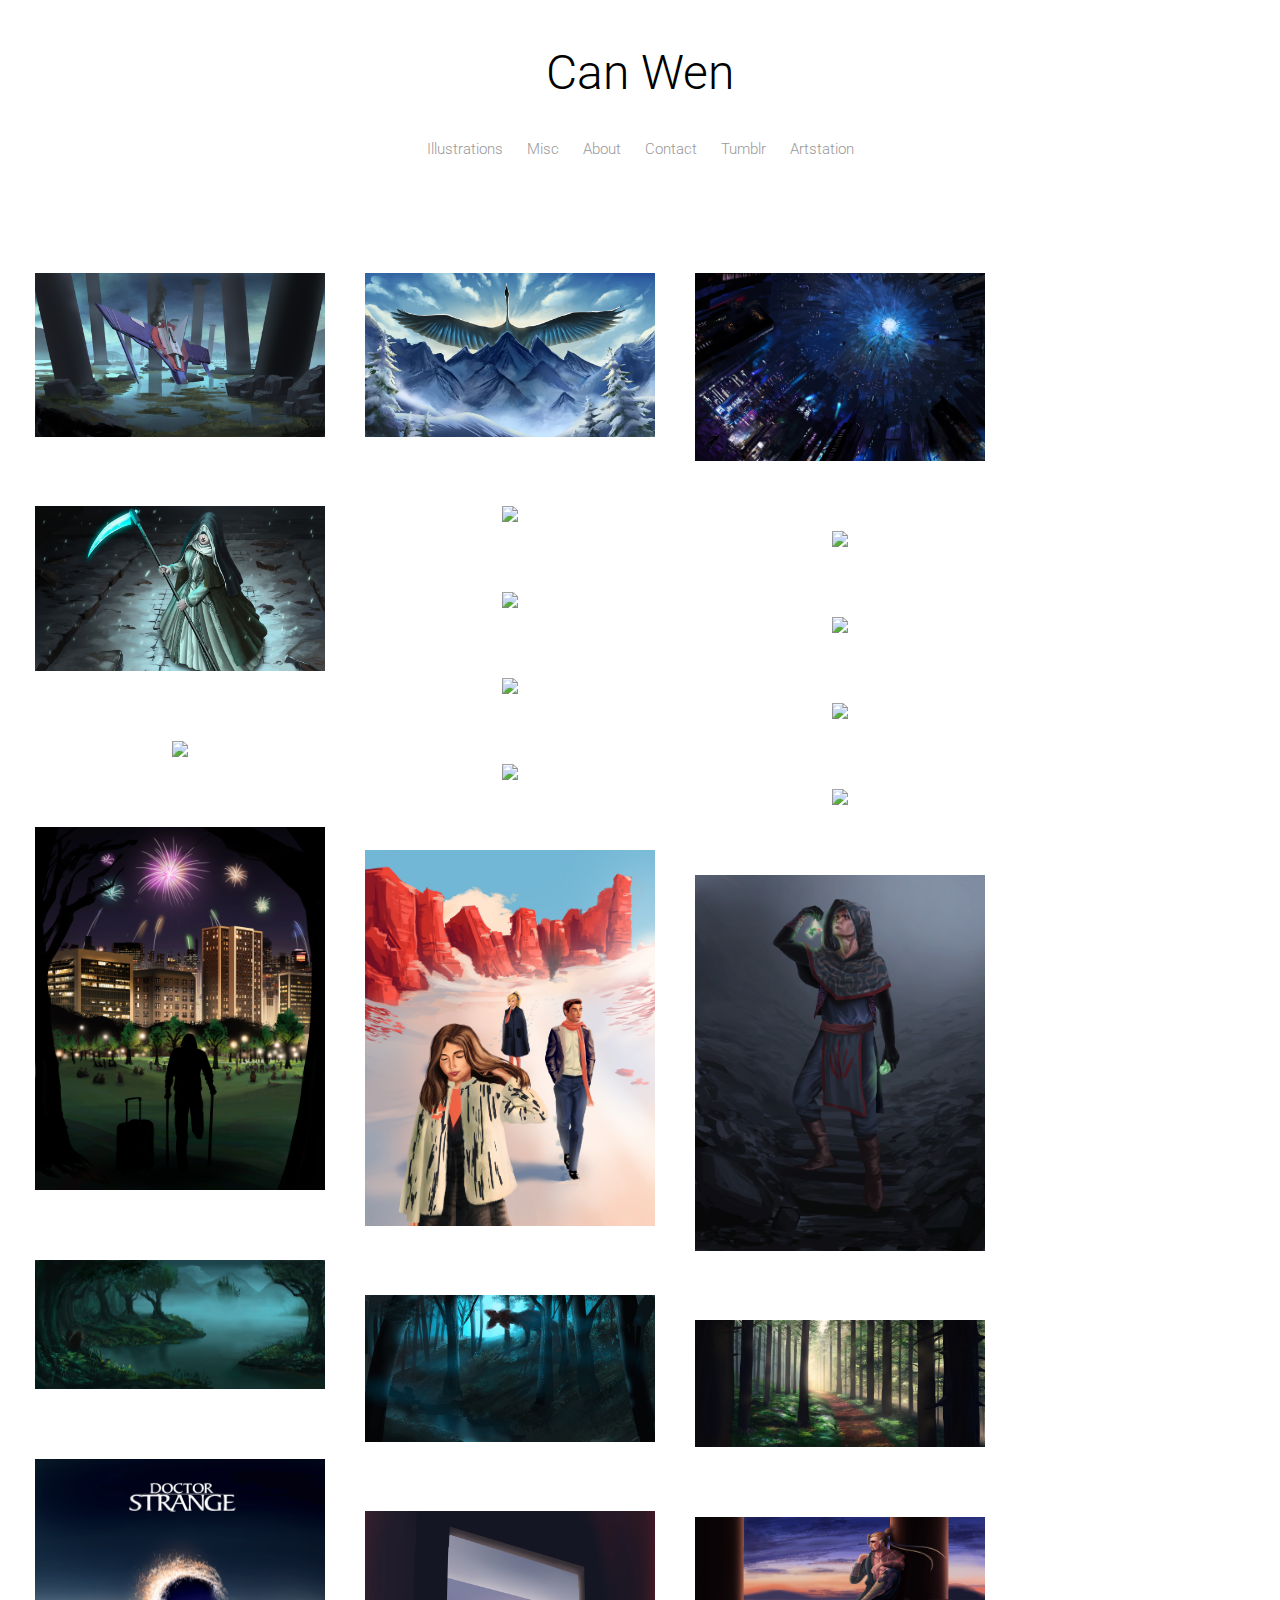
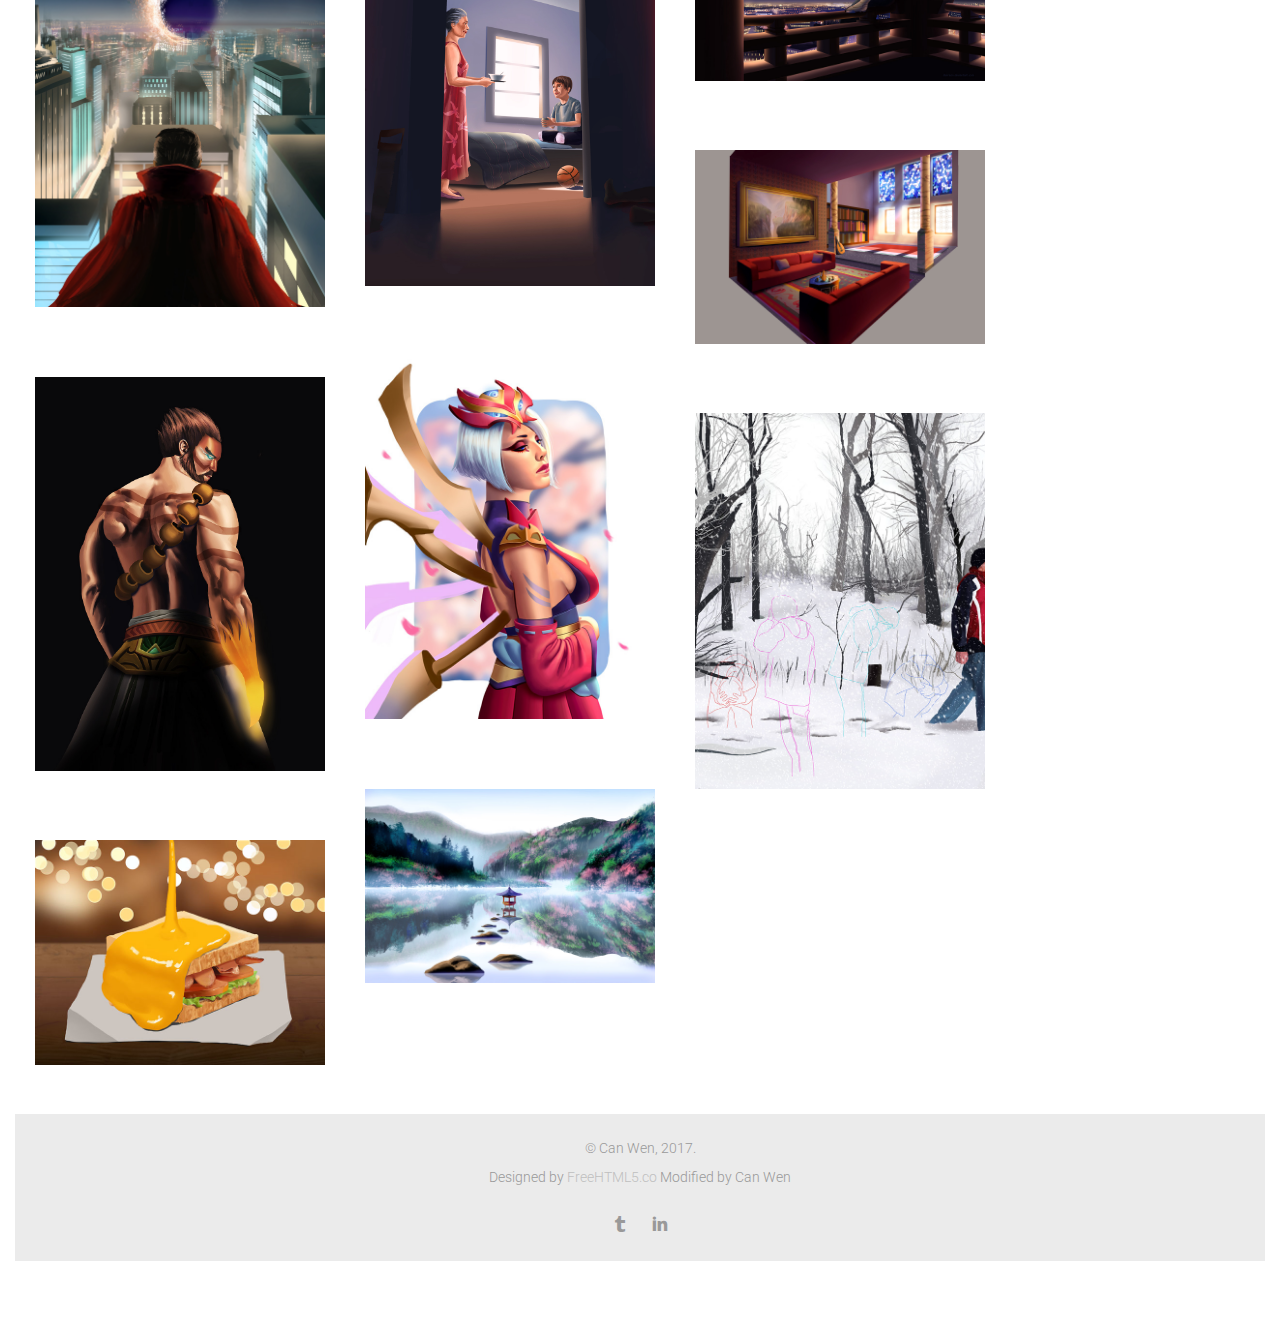
==== index.html @ 02d5f4b4 "." ====
<!DOCTYPE html>
<!--[if lt IE 7]>      <html class="no-js lt-ie9 lt-ie8 lt-ie7"> <![endif]-->
<!--[if IE 7]>         <html class="no-js lt-ie9 lt-ie8"> <![endif]-->
<!--[if IE 8]>         <html class="no-js lt-ie9"> <![endif]-->
<!--[if gt IE 8]><!--> <html class="no-js"> <!--<![endif]-->
	<head>
	<meta charset="utf-8">
	<meta http-equiv="X-UA-Compatible" content="IE=edge">
	<title>Can Wen</title>
	<meta name="viewport" content="width=device-width, initial-scale=1">
	<meta name="description" content="The Art of Can Wen" />
	<meta name="keywords" content="can wen, illustrations, concept art, character design, digital art, game design" />
	<meta name="author" content="Can Wen" />

  <!-- 
	//////////////////////////////////////////////////////

	FREE HTML5 TEMPLATE 
	DESIGNED & DEVELOPED by FREEHTML5.CO
		
	Website: 		http://freehtml5.co/
	Email: 			info@freehtml5.co
	Twitter: 		http://twitter.com/fh5co
	Facebook: 		https://www.facebook.com/fh5co

	//////////////////////////////////////////////////////
	 -->

  	<!-- Facebook and Twitter integration -->
	<meta property="og:title" content=""/>
	<meta property="og:image" content=""/>
	<meta property="og:url" content=""/>
	<meta property="og:site_name" content=""/>
	<meta property="og:description" content=""/>
	<meta name="twitter:title" content="" />
	<meta name="twitter:image" content="" />
	<meta name="twitter:url" content="" />
	<meta name="twitter:card" content="" />

	<!-- Place favicon.ico and apple-touch-icon.png in the root directory -->
	<link rel="shortcut icon" href="favicon.ico">

	<link href='https://fonts.googleapis.com/css?family=Roboto:400,100,300,700,900' rel='stylesheet' type='text/css'>
	<link href="https://fonts.googleapis.com/css?family=Roboto+Slab:300,400,700" rel="stylesheet">
	
	<!-- Animate.css -->
	<link rel="stylesheet" href="css/animate.css">
	<!-- Icomoon Icon Fonts-->
	<link rel="stylesheet" href="css/icomoon.css">
	<!-- Bootstrap  -->
	<link rel="stylesheet" href="css/bootstrap.css">
	<!-- Superfish -->
	<link rel="stylesheet" href="css/superfish.css">
	<!-- Flexslider  -->
	<link rel="stylesheet" href="css/flexslider.css">

	<link rel="stylesheet" href="css/style.css">
    
    <link rel="stylesheet" href="css/lightbox.css">    

	<!-- Modernizr JS -->
	<script src="js/modernizr-2.6.2.min.js"></script>
	<!-- FOR IE9 below -->
	<!--[if lt IE 9]>
	<script src="js/respond.min.js"></script>
	<![endif]-->
    <script type="text/javascript" src="js/lightbox.min.js"></script>    
	</head>
	<body>

		<header id="fh5co-header" role="banner">
			<div class="container text-center">
				<div id="fh5co-logo">
					<a href="index.html">
                        <font size="36" color="black">Can Wen</b></font></font></a>
                    
				</div>
				<nav>
					<ul>
						<li><a href="index.html">Illustrations</a></li>
                        <li><a href="characters.html">Misc</a></li>
                        <li><a href="about.html">About</a></li>
						<li><a href="mailto:canwenart@gmail.com">Contact</a></li>
                        <li><a href="https://canwenart.tumblr.com">Tumblr</a></li>
                        <li><a href="https://www.artstation.com/darrison">Artstation</a></li>
					</ul>
				</nav>
			</div>
		</header>
		<!-- END #fh5co-header -->


		<div class="container-fluid pt70 pb70">
			<div id="fh5co-projects-feed" class="fh5co-projects-feed clearfix masonry">
				
                
                <div class="fh5co-project masonry-brick">
					
                        <a href="images/31.jpg" data-lightbox="gallery" data title="<i>Pillars</i> <br>personal</br>"><img src="images/31.jpg"  width="100%"></a>
                </div>
                
                <div class="fh5co-project masonry-brick">
					
                        <a href="images/30.jpg" data-lightbox="gallery" data title="<i>untitled</i> <br>personal</br>"><img src="images/30.jpg"  width="100%"></a>
                </div>
                
                <div class="fh5co-project masonry-brick">
					
                        <a href="images/29.jpg" data-lightbox="gallery" data title="<i>Sci fi city</i> <br>personal</br>"><img src="images/29.jpg"  width="100%"></a>
                </div>
                
                
                <div class="fh5co-project masonry-brick">
					
                        <a href="images/24.jpg" data-lightbox="gallery" data title="<i>Sister Friede (Fan art)</i> <br>personal</br>"><img src="images/24.jpg"  width="100%"></a>
                </div>
                
                <div class="fh5co-project masonry-brick">
					
                        <a href="images/28.jpg" data-lightbox="gallery" data title="<i>Hunter character designs</i> <br>personal</br>"><img src="images/28.jpg"  width="100%"></a>
                </div>
                
                <div class="fh5co-project masonry-brick">
					
                        <a href="images/27.jpg" data-lightbox="gallery" data title="<i>Door to the unknown</i> <br>personal</br>"><img src="images/27.jpg"  width="100%"></a>
                </div>
                
                <div class="fh5co-project masonry-brick">
					
                        <a href="images/26.jpg" data-lightbox="gallery" data title="<i>Cheesasaurus rex 2</i> <br>personal</br>"><img src="images/26.jpg"  width="100%"></a>
                </div>
                
                <div class="fh5co-project masonry-brick">
					
                        <a href="images/25.jpg" data-lightbox="gallery" data title="<i>Cheesasaurus rex Redesign</i> <br>personal</br>"><img src="images/25.jpg"  width="100%"></a>
                </div>
                
                
                <div class="fh5co-project masonry-brick">
					
                        <a href="images/23.jpg" data-lightbox="gallery" data title="<i>Ready</i> <br>personal</br>"><img src="images/23.jpg"  width="100%"></a>
                </div>
                
                <div class="fh5co-project masonry-brick">
					
                        <a href="images/22.jpg" data-lightbox="gallery" data title="<i>Saber Alter (Fanart)</i> <br>personal</br>"><img src="images/22.jpg"  width="100%"></a>
                </div>
                
                <div class="fh5co-project masonry-brick">
					
                        <a href="images/20.jpg" data-lightbox="gallery" data title="<i>Little Mermaid Poster</i> <br>personal</br>"><img src="images/20.jpg"  width="100%"></a>
				
                </div>
                <div class="fh5co-project masonry-brick">
					
                        <a href="images/21.jpg" data-lightbox="gallery" data title="<i>Unfinished cityscape</i> <br>personal</br>"><img src="images/21.jpg"  width="100%"></a>
				
                </div>
                <div class="fh5co-project masonry-brick">
						
                        <a href="images/19.jpg" data-lightbox="gallery" data title="<i>A Good Day's Work</i> <br>personal</br>"><img src="images/19.jpg"  width="100%"></a>

                </div>    
				<div class="fh5co-project masonry-brick">
					
				        <a href="images/2.jpg" data-lightbox="gallery" data title="<i>A Lonely Festival</i> <br>personal</br>"><img src="images/2.jpg"  width="100%"></a>
					
				</div>
				<div class="fh5co-project masonry-brick">
					
                        <a href="images/3.jpg" data-lightbox="gallery" data title="<i>Red Canyon Fashion</i> <br>personal</br>"><img src="images/3.jpg"  width="100%"></a>
				
                </div>
				<div class="fh5co-project masonry-brick">
					
                        <a href="images/4.jpg" data-lightbox="gallery" data title="<i>Captured</i> <br>personal</br>"><img src="images/4.jpg"  width="100%"></a>
				
                </div>
				<div class="fh5co-project masonry-brick">
					
                        <a href="images/6.jpg" data-lightbox="gallery" data title="<i>Squirrel</i> <br>personal</br>"><img src="images/6.jpg"  width="100%"></a>
                    
				</div>
				<div class="fh5co-project masonry-brick">
					   
                        <a href="images/7.jpg" data-lightbox="gallery" data title="<i>Stranger Things</i> <br>personal</br>"><img src="images/7.jpg"  width="100%"></a>
                    
				</div>
				<div class="fh5co-project masonry-brick">
					
                        <a href="images/8.jpg" data-lightbox="gallery" data title="<i>Forest</i> <br>personal</br>"><img src="images/8.jpg"  width="100%"></a>
				
                </div>
				<div class="fh5co-project masonry-brick">
					
                        <a href="images/9.jpg" data-lightbox="gallery" data title="<i>Dr.Strange</i> <br>personal</br>"><img src="images/9.jpg"  width="100%"></a>
                    
				</div>
				<div class="fh5co-project masonry-brick">
					   
                        <a href="images/11.jpg" data-lightbox="gallery" data title="<i>Motherly Love</i> <br>personal</br>"><img src="images/11.jpg"  width="100%"></a>
                    
				</div>
				<div class="fh5co-project masonry-brick">
					
                        <a href="images/12.jpg" data-lightbox="gallery" data title="<i>Hanzo</i> <br>personal</br>"><img src="images/12.jpg"  width="100%"></a>
                    
				</div>
				<div class="fh5co-project masonry-brick">
					
                        <a href="images/13.jpg" data-lightbox="gallery" data title="<i>Ottoman Inspired Room</i> <br>personal</br>"><img src="images/13.jpg"  width="100%"></a>
                    
				</div>
				<div class="fh5co-project masonry-brick">
					
                        <a href="images/14.jpg" data-lightbox="gallery" data title="<i>Elise</i> <br>personal</br>"><img src="images/14.jpg"  width="100%"></a>
                        	
				</div>
				<div class="fh5co-project masonry-brick">
					
                        <a href="images/15.jpg" data-lightbox="gallery" data title="<i>Udyr</i> <br>personal</br>"><img src="images/15.jpg"  width="100%"></a>
                    
				</div>
				<div class="fh5co-project masonry-brick">
					   
                        <a href="images/16.jpg" data-lightbox="gallery" data title="<i>Moving On</i> <br>personal</br>"><img src="images/16.jpg"  width="100%"></a>
				
                </div>
				<div class="fh5co-project masonry-brick">
					
                        <a href="images/17.jpg" data-lightbox="gallery" data title="<i>Temple Lake</i> <br>personal</br>"><img src="images/17.jpg"  width="100%"></a>
                    
				</div>
				<div class="fh5co-project masonry-brick">
					   
                        <a href="images/18.jpg" data-lightbox="gallery" data title="<i>The Glory of Mustard</i> <br>personal</br>"><img src="images/18.jpg"  width="100%"></a>
            
			     </div>
			<!--END .fh5co-projects-feed-->
		</div>
		<!-- END .container-fluid -->

		<footer id="fh5co-footer" role="contentinfo">
			<div class="container-fluid">
				<div class="footer-content">
					<div class="copyright"><small>&copy; Can Wen, 2017. <br>Designed by <a href="http://freehtml5.co/">FreeHTML5.co</a> Modified by Can Wen </small></div>
					<div class="social">
						<a href="http://darrisonart.tumblr.com"><i class="icon-tumblr3"></i></a>
						<a href="http://linkedin.com/in/can-wen-a9236b12a"><i class="icon-linkedin2"></i></a>
					</div>
				</div>
			</div>
		</footer>
		<!-- END #fh5co-footer -->
		
	<!-- jQuery -->
	<script src="js/jquery.min.js"></script>
	<!-- Bootstrap -->
	<script src="js/bootstrap.min.js"></script>
	<!-- masonry -->
	<script src="js/jquery.masonry.min.js"></script>
	<!-- MAIN JS -->
	<script src="js/main.js"></script>
    <script src="js/lightbox.min.js"></script>
            
<script>
    lightbox.option({
      'resizeDuration': 350,
      'fadeDuration': 350,
        'imageFadeDuration': 350
     
    
    })
</script>
	</body>
</html>
---- css/icomoon.css ----
@font-face {
    font-family: 'icomoon';
    src:    url('fonts/icomoon.eot?1oniuf');
    src:    url('fonts/icomoon.eot?1oniuf#iefix') format('embedded-opentype'),
        url('fonts/icomoon.ttf?1oniuf') format('truetype'),
        url('fonts/icomoon.woff?1oniuf') format('woff'),
        url('fonts/icomoon.svg?1oniuf#icomoon') format('svg');
    font-weight: normal;
    font-style: normal;
}

[class^="icon-"], [class*=" icon-"] {
    /* use !important to prevent issues with browser extensions that change fonts */
    font-family: 'icomoon' !important;
    speak: none;
    font-style: normal;
    font-weight: normal;
    font-variant: normal;
    text-transform: none;
    line-height: 1;

    /* Better Font Rendering =========== */
    -webkit-font-smoothing: antialiased;
    -moz-osx-font-smoothing: grayscale;
}

.icon-mobile:before {
    content: "\e000";
}
.icon-laptop:before {
    content: "\e001";
}
.icon-desktop:before {
    content: "\e002";
}
.icon-tablet:before {
    content: "\e003";
}
.icon-phone:before {
    content: "\e004";
}
.icon-document:before {
    content: "\e005";
}
.icon-documents:before {
    content: "\e006";
}
.icon-search:before {
    content: "\e007";
}
.icon-clipboard:before {
    content: "\e008";
}
.icon-newspaper:before {
    content: "\e009";
}
.icon-notebook:before {
    content: "\e00a";
}
.icon-book-open:before {
    content: "\e00b";
}
.icon-browser:before {
    content: "\e00c";
}
.icon-calendar:before {
    content: "\e00d";
}
.icon-presentation:before {
    content: "\e00e";
}
.icon-picture:before {
    content: "\e00f";
}
.icon-pictures:before {
    content: "\e010";
}
.icon-video:before {
    content: "\e011";
}
.icon-camera:before {
    content: "\e012";
}
.icon-printer:before {
    content: "\e013";
}
.icon-toolbox:before {
    content: "\e014";
}
.icon-briefcase:before {
    content: "\e015";
}
.icon-wallet:before {
    content: "\e016";
}
.icon-gift:before {
    content: "\e017";
}
.icon-bargraph:before {
    content: "\e018";
}
.icon-grid:before {
    content: "\e019";
}
.icon-expand:before {
    content: "\e01a";
}
.icon-focus:before {
    content: "\e01b";
}
.icon-edit:before {
    content: "\e01c";
}
.icon-adjustments:before {
    content: "\e01d";
}
.icon-ribbon:before {
    content: "\e01e";
}
.icon-hourglass:before {
    content: "\e01f";
}
.icon-lock:before {
    content: "\e020";
}
.icon-megaphone:before {
    content: "\e021";
}
.icon-shield:before {
    content: "\e022";
}
.icon-trophy:before {
    content: "\e023";
}
.icon-flag:before {
    content: "\e024";
}
.icon-map:before {
    content: "\e025";
}
.icon-puzzle:before {
    content: "\e026";
}
.icon-basket:before {
    content: "\e027";
}
.icon-envelope:before {
    content: "\e028";
}
.icon-streetsign:before {
    content: "\e029";
}
.icon-telescope:before {
    content: "\e02a";
}
.icon-gears:before {
    content: "\e02b";
}
.icon-key:before {
    content: "\e02c";
}
.icon-paperclip:before {
    content: "\e02d";
}
.icon-attachment:before {
    content: "\e02e";
}
.icon-pricetags:before {
    content: "\e02f";
}
.icon-lightbulb:before {
    content: "\e030";
}
.icon-layers:before {
    content: "\e031";
}
.icon-pencil:before {
    content: "\e032";
}
.icon-tools:before {
    content: "\e033";
}
.icon-tools-2:before {
    content: "\e034";
}
.icon-scissors:before {
    content: "\e035";
}
.icon-paintbrush:before {
    content: "\e036";
}
.icon-magnifying-glass:before {
    content: "\e037";
}
.icon-circle-compass:before {
    content: "\e038";
}
.icon-linegraph:before {
    content: "\e039";
}
.icon-mic:before {
    content: "\e03a";
}
.icon-strategy:before {
    content: "\e03b";
}
.icon-beaker:before {
    content: "\e03c";
}
.icon-caution:before {
    content: "\e03d";
}
.icon-recycle:before {
    content: "\e03e";
}
.icon-anchor:before {
    content: "\e03f";
}
.icon-profile-male:before {
    content: "\e040";
}
.icon-profile-female:before {
    content: "\e041";
}
.icon-bike:before {
    content: "\e042";
}
.icon-wine:before {
    content: "\e043";
}
.icon-hotairballoon:before {
    content: "\e044";
}
.icon-globe:before {
    content: "\e045";
}
.icon-genius:before {
    content: "\e046";
}
.icon-map-pin:before {
    content: "\e047";
}
.icon-dial:before {
    content: "\e048";
}
.icon-chat:before {
    content: "\e049";
}
.icon-heart:before {
    content: "\e04a";
}
.icon-cloud:before {
    content: "\e04b";
}
.icon-upload:before {
    content: "\e04c";
}
.icon-download:before {
    content: "\e04d";
}
.icon-target:before {
    content: "\e04e";
}
.icon-hazardous:before {
    content: "\e04f";
}
.icon-piechart:before {
    content: "\e050";
}
.icon-speedometer:before {
    content: "\e051";
}
.icon-global:before {
    content: "\e052";
}
.icon-compass:before {
    content: "\e053";
}
.icon-lifesaver:before {
    content: "\e054";
}
.icon-clock:before {
    content: "\e055";
}
.icon-aperture:before {
    content: "\e056";
}
.icon-quote:before {
    content: "\e057";
}
.icon-scope:before {
    content: "\e058";
}
.icon-alarmclock:before {
    content: "\e059";
}
.icon-refresh:before {
    content: "\e05a";
}
.icon-happy:before {
    content: "\e05b";
}
.icon-sad:before {
    content: "\e05c";
}
.icon-facebook:before {
    content: "\e05d";
}
.icon-twitter:before {
    content: "\e05e";
}
.icon-googleplus:before {
    content: "\e05f";
}
.icon-rss:before {
    content: "\e060";
}
.icon-tumblr:before {
    content: "\e061";
}
.icon-linkedin:before {
    content: "\e062";
}
.icon-dribbble:before {
    content: "\e063";
}
.icon-box2:before {
    content: "\ea82";
}
.icon-write:before {
    content: "\ea83";
}
.icon-clock2:before {
    content: "\ea84";
}
.icon-reply2:before {
    content: "\ea85";
}
.icon-reply-all2:before {
    content: "\ea86";
}
.icon-forward2:before {
    content: "\ea87";
}
.icon-flag2:before {
    content: "\ea88";
}
.icon-search2:before {
    content: "\ea89";
}
.icon-trash2:before {
    content: "\ea8a";
}
.icon-envelope2:before {
    content: "\ea8b";
}
.icon-bubble:before {
    content: "\ea8c";
}
.icon-bubbles:before {
    content: "\ea8d";
}
.icon-user2:before {
    content: "\ea8e";
}
.icon-users2:before {
    content: "\ea8f";
}
.icon-cloud2:before {
    content: "\ea90";
}
.icon-download2:before {
    content: "\ea91";
}
.icon-upload2:before {
    content: "\ea92";
}
.icon-rain:before {
    content: "\ea93";
}
.icon-sun:before {
    content: "\ea94";
}
.icon-moon2:before {
    content: "\ea95";
}
.icon-bell2:before {
    content: "\ea96";
}
.icon-folder2:before {
    content: "\ea97";
}
.icon-pin2:before {
    content: "\ea98";
}
.icon-sound2:before {
    content: "\ea99";
}
.icon-microphone:before {
    content: "\ea9a";
}
.icon-camera2:before {
    content: "\ea9b";
}
.icon-image2:before {
    content: "\ea9c";
}
.icon-cog2:before {
    content: "\ea9d";
}
.icon-calendar2:before {
    content: "\ea9e";
}
.icon-book2:before {
    content: "\ea9f";
}
.icon-map-marker:before {
    content: "\eaa0";
}
.icon-store:before {
    content: "\eaa1";
}
.icon-support:before {
    content: "\eaa2";
}
.icon-tag2:before {
    content: "\eaa3";
}
.icon-heart2:before {
    content: "\eaa4";
}
.icon-video-camera:before {
    content: "\eaa5";
}
.icon-trophy2:before {
    content: "\eaa6";
}
.icon-cart:before {
    content: "\eaa7";
}
.icon-eye2:before {
    content: "\eaa8";
}
.icon-cancel:before {
    content: "\eaa9";
}
.icon-chart:before {
    content: "\eaaa";
}
.icon-target2:before {
    content: "\eaab";
}
.icon-printer2:before {
    content: "\eaac";
}
.icon-location2:before {
    content: "\eaad";
}
.icon-bookmark2:before {
    content: "\eaae";
}
.icon-monitor:before {
    content: "\eaaf";
}
.icon-cross2:before {
    content: "\eab0";
}
.icon-plus2:before {
    content: "\eab1";
}
.icon-left:before {
    content: "\eab2";
}
.icon-up:before {
    content: "\eab3";
}
.icon-browser2:before {
    content: "\eab4";
}
.icon-windows:before {
    content: "\eab5";
}
.icon-switch2:before {
    content: "\eab6";
}
.icon-dashboard:before {
    content: "\eab7";
}
.icon-play:before {
    content: "\eab8";
}
.icon-fast-forward:before {
    content: "\eab9";
}
.icon-next:before {
    content: "\eaba";
}
.icon-refresh2:before {
    content: "\eabb";
}
.icon-film:before {
    content: "\eabc";
}
.icon-home2:before {
    content: "\eabd";
}
.icon-add-to-list:before {
    content: "\e901";
}
.icon-classic-computer:before {
    content: "\e902";
}
.icon-controller-fast-backward:before {
    content: "\e903";
}
.icon-creative-commons-attribution:before {
    content: "\e904";
}
.icon-creative-commons-noderivs:before {
    content: "\e905";
}
.icon-creative-commons-noncommercial-eu:before {
    content: "\e906";
}
.icon-creative-commons-noncommercial-us:before {
    content: "\e907";
}
.icon-creative-commons-public-domain:before {
    content: "\e908";
}
.icon-creative-commons-remix:before {
    content: "\e909";
}
.icon-creative-commons-share:before {
    content: "\e90a";
}
.icon-creative-commons-sharealike:before {
    content: "\e90b";
}
.icon-creative-commons:before {
    content: "\e90c";
}
.icon-document-landscape:before {
    content: "\e90d";
}
.icon-remove-user:before {
    content: "\e90e";
}
.icon-warning:before {
    content: "\e90f";
}
.icon-arrow-bold-down:before {
    content: "\e910";
}
.icon-arrow-bold-left:before {
    content: "\e911";
}
.icon-arrow-bold-right:before {
    content: "\e912";
}
.icon-arrow-bold-up:before {
    content: "\e913";
}
.icon-arrow-down:before {
    content: "\e914";
}
.icon-arrow-left:before {
    content: "\e915";
}
.icon-arrow-long-down:before {
    content: "\e916";
}
.icon-arrow-long-left:before {
    content: "\e917";
}
.icon-arrow-long-right:before {
    content: "\e918";
}
.icon-arrow-long-up:before {
    content: "\e919";
}
.icon-arrow-right:before {
    content: "\e91a";
}
.icon-arrow-up:before {
    content: "\e91b";
}
.icon-arrow-with-circle-down:before {
    content: "\e91c";
}
.icon-arrow-with-circle-left:before {
    content: "\e91d";
}
.icon-arrow-with-circle-right:before {
    content: "\e91e";
}
.icon-arrow-with-circle-up:before {
    content: "\e91f";
}
.icon-bookmark:before {
    content: "\e920";
}
.icon-bookmarks:before {
    content: "\e921";
}
.icon-chevron-down:before {
    content: "\e922";
}
.icon-chevron-left:before {
    content: "\e923";
}
.icon-chevron-right:before {
    content: "\e924";
}
.icon-chevron-small-down:before {
    content: "\e925";
}
.icon-chevron-small-left:before {
    content: "\e926";
}
.icon-chevron-small-right:before {
    content: "\e927";
}
.icon-chevron-small-up:before {
    content: "\e928";
}
.icon-chevron-thin-down:before {
    content: "\e929";
}
.icon-chevron-thin-left:before {
    content: "\e92a";
}
.icon-chevron-thin-right:before {
    content: "\e92b";
}
.icon-chevron-thin-up:before {
    content: "\e92c";
}
.icon-chevron-up:before {
    content: "\e92d";
}
.icon-chevron-with-circle-down:before {
    content: "\e92e";
}
.icon-chevron-with-circle-left:before {
    content: "\e92f";
}
.icon-chevron-with-circle-right:before {
    content: "\e930";
}
.icon-chevron-with-circle-up:before {
    content: "\e931";
}
.icon-cloud3:before {
    content: "\e932";
}
.icon-controller-fast-forward:before {
    content: "\e933";
}
.icon-controller-jump-to-start:before {
    content: "\e934";
}
.icon-controller-next:before {
    content: "\e935";
}
.icon-controller-paus:before {
    content: "\e936";
}
.icon-controller-play:before {
    content: "\e937";
}
.icon-controller-record:before {
    content: "\e938";
}
.icon-controller-stop:before {
    content: "\e939";
}
.icon-controller-volume:before {
    content: "\e93a";
}
.icon-dot-single:before {
    content: "\e93b";
}
.icon-dots-three-horizontal:before {
    content: "\e93c";
}
.icon-dots-three-vertical:before {
    content: "\e93d";
}
.icon-dots-two-horizontal:before {
    content: "\e93e";
}
.icon-dots-two-vertical:before {
    content: "\e93f";
}
.icon-download3:before {
    content: "\e940";
}
.icon-emoji-flirt:before {
    content: "\e941";
}
.icon-flow-branch:before {
    content: "\e942";
}
.icon-flow-cascade:before {
    content: "\e943";
}
.icon-flow-line:before {
    content: "\e944";
}
.icon-flow-parallel:before {
    content: "\e945";
}
.icon-flow-tree:before {
    content: "\e946";
}
.icon-install:before {
    content: "\e947";
}
.icon-layers2:before {
    content: "\e948";
}
.icon-open-book:before {
    content: "\e949";
}
.icon-resize-100:before {
    content: "\e94a";
}
.icon-resize-full-screen:before {
    content: "\e94b";
}
.icon-save:before {
    content: "\e94c";
}
.icon-select-arrows:before {
    content: "\e94d";
}
.icon-sound-mute:before {
    content: "\e94e";
}
.icon-sound:before {
    content: "\e94f";
}
.icon-trash:before {
    content: "\e950";
}
.icon-triangle-down:before {
    content: "\e951";
}
.icon-triangle-left:before {
    content: "\e952";
}
.icon-triangle-right:before {
    content: "\e953";
}
.icon-triangle-up:before {
    content: "\e954";
}
.icon-uninstall:before {
    content: "\e955";
}
.icon-upload-to-cloud:before {
    content: "\e956";
}
.icon-upload3:before {
    content: "\e957";
}
.icon-add-user:before {
    content: "\e958";
}
.icon-address:before {
    content: "\e959";
}
.icon-adjust:before {
    content: "\e95a";
}
.icon-air:before {
    content: "\e95b";
}
.icon-aircraft-landing:before {
    content: "\e95c";
}
.icon-aircraft-take-off:before {
    content: "\e95d";
}
.icon-aircraft:before {
    content: "\e95e";
}
.icon-align-bottom:before {
    content: "\e95f";
}
.icon-align-horizontal-middle:before {
    content: "\e960";
}
.icon-align-left:before {
    content: "\e961";
}
.icon-align-right:before {
    content: "\e962";
}
.icon-align-top:before {
    content: "\e963";
}
.icon-align-vertical-middle:before {
    content: "\e964";
}
.icon-archive:before {
    content: "\e965";
}
.icon-area-graph:before {
    content: "\e966";
}
.icon-attachment2:before {
    content: "\e967";
}
.icon-awareness-ribbon:before {
    content: "\e968";
}
.icon-back-in-time:before {
    content: "\e969";
}
.icon-back:before {
    content: "\e96a";
}
.icon-bar-graph:before {
    content: "\e96b";
}
.icon-battery:before {
    content: "\e96c";
}
.icon-beamed-note:before {
    content: "\e96d";
}
.icon-bell:before {
    content: "\e96e";
}
.icon-blackboard:before {
    content: "\e96f";
}
.icon-block:before {
    content: "\e970";
}
.icon-book:before {
    content: "\e971";
}
.icon-bowl:before {
    content: "\e972";
}
.icon-box:before {
    content: "\e973";
}
.icon-briefcase2:before {
    content: "\e974";
}
.icon-browser3:before {
    content: "\e975";
}
.icon-brush:before {
    content: "\e976";
}
.icon-bucket:before {
    content: "\e977";
}
.icon-cake:before {
    content: "\e978";
}
.icon-calculator:before {
    content: "\e979";
}
.icon-calendar3:before {
    content: "\e97a";
}
.icon-camera3:before {
    content: "\e97b";
}
.icon-ccw:before {
    content: "\e97c";
}
.icon-chat2:before {
    content: "\e97d";
}
.icon-check:before {
    content: "\e97e";
}
.icon-circle-with-cross:before {
    content: "\e97f";
}
.icon-circle-with-minus:before {
    content: "\e980";
}
.icon-circle-with-plus:before {
    content: "\e981";
}
.icon-circle:before {
    content: "\e982";
}
.icon-circular-graph:before {
    content: "\e983";
}
.icon-clapperboard:before {
    content: "\e984";
}
.icon-clipboard2:before {
    content: "\e985";
}
.icon-clock3:before {
    content: "\e986";
}
.icon-code:before {
    content: "\e987";
}
.icon-cog:before {
    content: "\e988";
}
.icon-colours:before {
    content: "\e989";
}
.icon-compass2:before {
    content: "\e98a";
}
.icon-copy:before {
    content: "\e98b";
}
.icon-credit-card:before {
    content: "\e98c";
}
.icon-credit:before {
    content: "\e98d";
}
.icon-cross:before {
    content: "\e98e";
}
.icon-cup:before {
    content: "\e98f";
}
.icon-cw:before {
    content: "\e990";
}
.icon-cycle:before {
    content: "\e991";
}
.icon-database:before {
    content: "\e992";
}
.icon-dial-pad:before {
    content: "\e993";
}
.icon-direction:before {
    content: "\e994";
}
.icon-document2:before {
    content: "\e995";
}
.icon-documents2:before {
    content: "\e996";
}
.icon-drink:before {
    content: "\e997";
}
.icon-drive:before {
    content: "\e998";
}
.icon-drop:before {
    content: "\e999";
}
.icon-edit2:before {
    content: "\e99a";
}
.icon-email:before {
    content: "\e99b";
}
.icon-emoji-happy:before {
    content: "\e99c";
}
.icon-emoji-neutral:before {
    content: "\e99d";
}
.icon-emoji-sad:before {
    content: "\e99e";
}
.icon-erase:before {
    content: "\e99f";
}
.icon-eraser:before {
    content: "\e9a0";
}
.icon-export:before {
    content: "\e9a1";
}
.icon-eye:before {
    content: "\e9a2";
}
.icon-feather:before {
    content: "\e9a3";
}
.icon-flag3:before {
    content: "\e9a4";
}
.icon-flash:before {
    content: "\e9a5";
}
.icon-flashlight:before {
    content: "\e9a6";
}
.icon-flat-brush:before {
    content: "\e9a7";
}
.icon-folder-images:before {
    content: "\e9a8";
}
.icon-folder-music:before {
    content: "\e9a9";
}
.icon-folder-video:before {
    content: "\e9aa";
}
.icon-folder:before {
    content: "\e9ab";
}
.icon-forward:before {
    content: "\e9ac";
}
.icon-funnel:before {
    content: "\e9ad";
}
.icon-game-controller:before {
    content: "\e9ae";
}
.icon-gauge:before {
    content: "\e9af";
}
.icon-globe2:before {
    content: "\e9b0";
}
.icon-graduation-cap:before {
    content: "\e9b1";
}
.icon-grid2:before {
    content: "\e9b2";
}
.icon-hair-cross:before {
    content: "\e9b3";
}
.icon-hand:before {
    content: "\e9b4";
}
.icon-heart-outlined:before {
    content: "\e9b5";
}
.icon-heart3:before {
    content: "\e9b6";
}
.icon-help-with-circle:before {
    content: "\e9b7";
}
.icon-help:before {
    content: "\e9b8";
}
.icon-home:before {
    content: "\e9b9";
}
.icon-hour-glass:before {
    content: "\e9ba";
}
.icon-image-inverted:before {
    content: "\e9bb";
}
.icon-image:before {
    content: "\e9bc";
}
.icon-images:before {
    content: "\e9bd";
}
.icon-inbox:before {
    content: "\e9be";
}
.icon-infinity:before {
    content: "\e9bf";
}
.icon-info-with-circle:before {
    content: "\e9c0";
}
.icon-info:before {
    content: "\e9c1";
}
.icon-key2:before {
    content: "\e9c2";
}
.icon-keyboard:before {
    content: "\e9c3";
}
.icon-lab-flask:before {
    content: "\e9c4";
}
.icon-landline:before {
    content: "\e9c5";
}
.icon-language:before {
    content: "\e9c6";
}
.icon-laptop2:before {
    content: "\e9c7";
}
.icon-leaf:before {
    content: "\e9c8";
}
.icon-level-down:before {
    content: "\e9c9";
}
.icon-level-up:before {
    content: "\e9ca";
}
.icon-lifebuoy:before {
    content: "\e9cb";
}
.icon-light-bulb:before {
    content: "\e9cc";
}
.icon-light-down:before {
    content: "\e9cd";
}
.icon-light-up:before {
    content: "\e9ce";
}
.icon-line-graph:before {
    content: "\e9cf";
}
.icon-link:before {
    content: "\e9d0";
}
.icon-list:before {
    content: "\e9d1";
}
.icon-location-pin:before {
    content: "\e9d2";
}
.icon-location:before {
    content: "\e9d3";
}
.icon-lock-open:before {
    content: "\e9d4";
}
.icon-lock2:before {
    content: "\e9d5";
}
.icon-log-out:before {
    content: "\e9d6";
}
.icon-login:before {
    content: "\e9d7";
}
.icon-loop:before {
    content: "\e9d8";
}
.icon-magnet:before {
    content: "\e9d9";
}
.icon-magnifying-glass2:before {
    content: "\e9da";
}
.icon-mail:before {
    content: "\e9db";
}
.icon-man:before {
    content: "\e9dc";
}
.icon-map2:before {
    content: "\e9dd";
}
.icon-mask:before {
    content: "\e9de";
}
.icon-medal:before {
    content: "\e9df";
}
.icon-megaphone2:before {
    content: "\e9e0";
}
.icon-menu:before {
    content: "\e9e1";
}
.icon-message:before {
    content: "\e9e2";
}
.icon-mic2:before {
    content: "\e9e3";
}
.icon-minus:before {
    content: "\e9e4";
}
.icon-mobile2:before {
    content: "\e9e5";
}
.icon-modern-mic:before {
    content: "\e9e6";
}
.icon-moon:before {
    content: "\e9e7";
}
.icon-mouse:before {
    content: "\e9e8";
}
.icon-music:before {
    content: "\e9e9";
}
.icon-network:before {
    content: "\e9ea";
}
.icon-new-message:before {
    content: "\e9eb";
}
.icon-new:before {
    content: "\e9ec";
}
.icon-news:before {
    content: "\e9ed";
}
.icon-note:before {
    content: "\e9ee";
}
.icon-notification:before {
    content: "\e9ef";
}
.icon-old-mobile:before {
    content: "\e9f0";
}
.icon-old-phone:before {
    content: "\e9f1";
}
.icon-palette:before {
    content: "\e9f2";
}
.icon-paper-plane:before {
    content: "\e9f3";
}
.icon-pencil2:before {
    content: "\e9f4";
}
.icon-phone2:before {
    content: "\e9f5";
}
.icon-pie-chart:before {
    content: "\e9f6";
}
.icon-pin:before {
    content: "\e9f7";
}
.icon-plus:before {
    content: "\e9f8";
}
.icon-popup:before {
    content: "\e9f9";
}
.icon-power-plug:before {
    content: "\e9fa";
}
.icon-price-ribbon:before {
    content: "\e9fb";
}
.icon-price-tag:before {
    content: "\e9fc";
}
.icon-print:before {
    content: "\e9fd";
}
.icon-progress-empty:before {
    content: "\e9fe";
}
.icon-progress-full:before {
    content: "\e9ff";
}
.icon-progress-one:before {
    content: "\ea00";
}
.icon-progress-two:before {
    content: "\ea01";
}
.icon-publish:before {
    content: "\ea02";
}
.icon-quote2:before {
    content: "\ea03";
}
.icon-radio:before {
    content: "\ea04";
}
.icon-reply-all:before {
    content: "\ea05";
}
.icon-reply:before {
    content: "\ea06";
}
.icon-retweet:before {
    content: "\ea07";
}
.icon-rocket:before {
    content: "\ea08";
}
.icon-round-brush:before {
    content: "\ea09";
}
.icon-rss2:before {
    content: "\ea0a";
}
.icon-ruler:before {
    content: "\ea0b";
}
.icon-scissors2:before {
    content: "\ea0c";
}
.icon-share-alternitive:before {
    content: "\ea0d";
}
.icon-share:before {
    content: "\ea0e";
}
.icon-shareable:before {
    content: "\ea0f";
}
.icon-shield2:before {
    content: "\ea10";
}
.icon-shop:before {
    content: "\ea11";
}
.icon-shopping-bag:before {
    content: "\ea12";
}
.icon-shopping-basket:before {
    content: "\ea13";
}
.icon-shopping-cart:before {
    content: "\ea14";
}
.icon-shuffle:before {
    content: "\ea15";
}
.icon-signal:before {
    content: "\ea16";
}
.icon-sound-mix:before {
    content: "\ea17";
}
.icon-sports-club:before {
    content: "\ea18";
}
.icon-spreadsheet:before {
    content: "\ea19";
}
.icon-squared-cross:before {
    content: "\ea1a";
}
.icon-squared-minus:before {
    content: "\ea1b";
}
.icon-squared-plus:before {
    content: "\ea1c";
}
.icon-star-outlined:before {
    content: "\ea1d";
}
.icon-star:before {
    content: "\ea1e";
}
.icon-stopwatch:before {
    content: "\ea1f";
}
.icon-suitcase:before {
    content: "\ea20";
}
.icon-swap:before {
    content: "\ea21";
}
.icon-sweden:before {
    content: "\ea22";
}
.icon-switch:before {
    content: "\ea23";
}
.icon-tablet2:before {
    content: "\ea24";
}
.icon-tag:before {
    content: "\ea25";
}
.icon-text-document-inverted:before {
    content: "\ea26";
}
.icon-text-document:before {
    content: "\ea27";
}
.icon-text:before {
    content: "\ea28";
}
.icon-thermometer:before {
    content: "\ea29";
}
.icon-thumbs-down:before {
    content: "\ea2a";
}
.icon-thumbs-up:before {
    content: "\ea2b";
}
.icon-thunder-cloud:before {
    content: "\ea2c";
}
.icon-ticket:before {
    content: "\ea2d";
}
.icon-time-slot:before {
    content: "\ea2e";
}
.icon-tools2:before {
    content: "\ea2f";
}
.icon-traffic-cone:before {
    content: "\ea30";
}
.icon-tree:before {
    content: "\ea31";
}
.icon-trophy3:before {
    content: "\ea32";
}
.icon-tv:before {
    content: "\ea33";
}
.icon-typing:before {
    content: "\ea34";
}
.icon-unread:before {
    content: "\ea35";
}
.icon-untag:before {
    content: "\ea36";
}
.icon-user:before {
    content: "\ea37";
}
.icon-users:before {
    content: "\ea38";
}
.icon-v-card:before {
    content: "\ea39";
}
.icon-video2:before {
    content: "\ea3a";
}
.icon-vinyl:before {
    content: "\ea3b";
}
.icon-voicemail:before {
    content: "\ea3c";
}
.icon-wallet2:before {
    content: "\ea3d";
}
.icon-water:before {
    content: "\ea3e";
}
.icon-500px-with-circle:before {
    content: "\ea3f";
}
.icon-500px:before {
    content: "\ea40";
}
.icon-basecamp:before {
    content: "\ea41";
}
.icon-behance:before {
    content: "\ea42";
}
.icon-creative-cloud:before {
    content: "\ea43";
}
.icon-dropbox:before {
    content: "\ea44";
}
.icon-evernote:before {
    content: "\ea45";
}
.icon-flattr:before {
    content: "\ea46";
}
.icon-foursquare:before {
    content: "\ea47";
}
.icon-google-drive:before {
    content: "\ea48";
}
.icon-google-hangouts:before {
    content: "\ea49";
}
.icon-grooveshark:before {
    content: "\ea4a";
}
.icon-icloud:before {
    content: "\ea4b";
}
.icon-mixi:before {
    content: "\ea4c";
}
.icon-onedrive:before {
    content: "\ea4d";
}
.icon-paypal:before {
    content: "\ea4e";
}
.icon-picasa:before {
    content: "\ea4f";
}
.icon-qq:before {
    content: "\ea50";
}
.icon-rdio-with-circle:before {
    content: "\ea51";
}
.icon-renren:before {
    content: "\ea52";
}
.icon-scribd:before {
    content: "\ea53";
}
.icon-sina-weibo:before {
    content: "\ea54";
}
.icon-skype-with-circle:before {
    content: "\ea55";
}
.icon-skype:before {
    content: "\ea56";
}
.icon-slideshare:before {
    content: "\ea57";
}
.icon-smashing:before {
    content: "\ea58";
}
.icon-soundcloud:before {
    content: "\ea59";
}
.icon-spotify-with-circle:before {
    content: "\ea5a";
}
.icon-spotify:before {
    content: "\ea5b";
}
.icon-swarm:before {
    content: "\ea5c";
}
.icon-vine-with-circle:before {
    content: "\ea5d";
}
.icon-vine:before {
    content: "\ea5e";
}
.icon-vk-alternitive:before {
    content: "\ea5f";
}
.icon-vk-with-circle:before {
    content: "\ea60";
}
.icon-vk:before {
    content: "\ea61";
}
.icon-xing-with-circle:before {
    content: "\ea62";
}
.icon-xing:before {
    content: "\ea63";
}
.icon-yelp:before {
    content: "\ea64";
}
.icon-dribbble-with-circle:before {
    content: "\ea65";
}
.icon-dribbble2:before {
    content: "\ea66";
}
.icon-facebook-with-circle:before {
    content: "\ea67";
}
.icon-facebook2:before {
    content: "\ea68";
}
.icon-flickr-with-circle:before {
    content: "\ea69";
}
.icon-flickr:before {
    content: "\ea6a";
}
.icon-github-with-circle:before {
    content: "\ea6b";
}
.icon-github:before {
    content: "\ea6c";
}
.icon-google-with-circle:before {
    content: "\ea6d";
}
.icon-google:before {
    content: "\ea6e";
}
.icon-instagram-with-circle:before {
    content: "\ea6f";
}
.icon-instagram:before {
    content: "\ea70";
}
.icon-lastfm-with-circle:before {
    content: "\ea71";
}
.icon-lastfm:before {
    content: "\ea72";
}
.icon-linkedin-with-circle:before {
    content: "\ea73";
}
.icon-linkedin2:before {
    content: "\ea74";
}
.icon-pinterest-with-circle:before {
    content: "\ea75";
}
.icon-pinterest:before {
    content: "\ea76";
}
.icon-rdio:before {
    content: "\ea77";
}
.icon-stumbleupon-with-circle:before {
    content: "\ea78";
}
.icon-stumbleupon:before {
    content: "\ea79";
}
.icon-tumblr-with-circle:before {
    content: "\ea7a";
}
.icon-tumblr2:before {
    content: "\ea7b";
}
.icon-twitter-with-circle:before {
    content: "\ea7c";
}
.icon-twitter2:before {
    content: "\ea7d";
}
.icon-vimeo-with-circle:before {
    content: "\ea7e";
}
.icon-vimeo:before {
    content: "\ea7f";
}
.icon-youtube-with-circle:before {
    content: "\ea80";
}
.icon-youtube:before {
    content: "\ea81";
}
.icon-home3:before {
    content: "\eabe";
}
.icon-home22:before {
    content: "\eabf";
}
.icon-home32:before {
    content: "\eac0";
}
.icon-office:before {
    content: "\eac1";
}
.icon-newspaper2:before {
    content: "\eac2";
}
.icon-pencil3:before {
    content: "\eac3";
}
.icon-pencil22:before {
    content: "\eac4";
}
.icon-quill:before {
    content: "\eac5";
}
.icon-pen:before {
    content: "\eac6";
}
.icon-blog:before {
    content: "\eac7";
}
.icon-eyedropper:before {
    content: "\eac8";
}
.icon-droplet:before {
    content: "\eac9";
}
.icon-paint-format:before {
    content: "\eaca";
}
.icon-image3:before {
    content: "\eacb";
}
.icon-images2:before {
    content: "\eacc";
}
.icon-camera4:before {
    content: "\eacd";
}
.icon-headphones:before {
    content: "\eace";
}
.icon-music2:before {
    content: "\eacf";
}
.icon-play2:before {
    content: "\ead0";
}
.icon-film2:before {
    content: "\ead1";
}
.icon-video-camera2:before {
    content: "\ead2";
}
.icon-dice:before {
    content: "\ead3";
}
.icon-pacman:before {
    content: "\ead4";
}
.icon-spades:before {
    content: "\ead5";
}
.icon-clubs:before {
    content: "\ead6";
}
.icon-diamonds:before {
    content: "\ead7";
}
.icon-bullhorn:before {
    content: "\ead8";
}
.icon-connection:before {
    content: "\ead9";
}
.icon-podcast:before {
    content: "\eada";
}
.icon-feed:before {
    content: "\eadb";
}
.icon-mic3:before {
    content: "\eadc";
}
.icon-book3:before {
    content: "\eadd";
}
.icon-books:before {
    content: "\eade";
}
.icon-library:before {
    content: "\eadf";
}
.icon-file-text:before {
    content: "\eae0";
}
.icon-profile:before {
    content: "\eae1";
}
.icon-file-empty:before {
    content: "\eae2";
}
.icon-files-empty:before {
    content: "\eae3";
}
.icon-file-text2:before {
    content: "\eae4";
}
.icon-file-picture:before {
    content: "\eae5";
}
.icon-file-music:before {
    content: "\eae6";
}
.icon-file-play:before {
    content: "\eae7";
}
.icon-file-video:before {
    content: "\eae8";
}
.icon-file-zip:before {
    content: "\eae9";
}
.icon-copy2:before {
    content: "\eaea";
}
.icon-paste:before {
    content: "\eaeb";
}
.icon-stack:before {
    content: "\eaec";
}
.icon-folder3:before {
    content: "\eaed";
}
.icon-folder-open:before {
    content: "\eaee";
}
.icon-folder-plus:before {
    content: "\eaef";
}
.icon-folder-minus:before {
    content: "\eaf0";
}
.icon-folder-download:before {
    content: "\eaf1";
}
.icon-folder-upload:before {
    content: "\eaf2";
}
.icon-price-tag2:before {
    content: "\eaf3";
}
.icon-price-tags:before {
    content: "\eaf4";
}
.icon-barcode:before {
    content: "\eaf5";
}
.icon-qrcode:before {
    content: "\eaf6";
}
.icon-ticket2:before {
    content: "\eaf7";
}
.icon-cart2:before {
    content: "\eaf8";
}
.icon-coin-dollar:before {
    content: "\eaf9";
}
.icon-coin-euro:before {
    content: "\eafa";
}
.icon-coin-pound:before {
    content: "\eafb";
}
.icon-coin-yen:before {
    content: "\eafc";
}
.icon-credit-card2:before {
    content: "\eafd";
}
.icon-calculator2:before {
    content: "\eafe";
}
.icon-lifebuoy2:before {
    content: "\eaff";
}
.icon-phone3:before {
    content: "\eb00";
}
.icon-phone-hang-up:before {
    content: "\eb01";
}
.icon-address-book:before {
    content: "\eb02";
}
.icon-envelop:before {
    content: "\eb03";
}
.icon-pushpin:before {
    content: "\eb04";
}
.icon-location3:before {
    content: "\eb05";
}
.icon-location22:before {
    content: "\eb06";
}
.icon-compass3:before {
    content: "\eb07";
}
.icon-compass22:before {
    content: "\eb08";
}
.icon-map3:before {
    content: "\eb09";
}
.icon-map22:before {
    content: "\eb0a";
}
.icon-history:before {
    content: "\eb0b";
}
.icon-clock4:before {
    content: "\eb0c";
}
.icon-clock22:before {
    content: "\eb0d";
}
.icon-alarm:before {
    content: "\eb0e";
}
.icon-bell3:before {
    content: "\eb0f";
}
.icon-stopwatch2:before {
    content: "\eb10";
}
.icon-calendar4:before {
    content: "\eb11";
}
.icon-printer3:before {
    content: "\eb12";
}
.icon-keyboard2:before {
    content: "\eb13";
}
.icon-display:before {
    content: "\eb14";
}
.icon-laptop3:before {
    content: "\eb15";
}
.icon-mobile3:before {
    content: "\eb16";
}
.icon-mobile22:before {
    content: "\eb17";
}
.icon-tablet3:before {
    content: "\eb18";
}
.icon-tv2:before {
    content: "\eb19";
}
.icon-drawer:before {
    content: "\eb1a";
}
.icon-drawer2:before {
    content: "\eb1b";
}
.icon-box-add:before {
    content: "\eb1c";
}
.icon-box-remove:before {
    content: "\eb1d";
}
.icon-download4:before {
    content: "\eb1e";
}
.icon-upload4:before {
    content: "\eb1f";
}
.icon-floppy-disk:before {
    content: "\eb20";
}
.icon-drive2:before {
    content: "\eb21";
}
.icon-database2:before {
    content: "\eb22";
}
.icon-undo:before {
    content: "\eb23";
}
.icon-redo:before {
    content: "\eb24";
}
.icon-undo2:before {
    content: "\eb25";
}
.icon-redo2:before {
    content: "\eb26";
}
.icon-forward3:before {
    content: "\eb27";
}
.icon-reply3:before {
    content: "\eb28";
}
.icon-bubble2:before {
    content: "\eb29";
}
.icon-bubbles2:before {
    content: "\eb2a";
}
.icon-bubbles22:before {
    content: "\eb2b";
}
.icon-bubble22:before {
    content: "\eb2c";
}
.icon-bubbles3:before {
    content: "\eb2d";
}
.icon-bubbles4:before {
    content: "\eb2e";
}
.icon-user3:before {
    content: "\eb2f";
}
.icon-users3:before {
    content: "\eb30";
}
.icon-user-plus:before {
    content: "\eb31";
}
.icon-user-minus:before {
    content: "\eb32";
}
.icon-user-check:before {
    content: "\eb33";
}
.icon-user-tie:before {
    content: "\eb34";
}
.icon-quotes-left:before {
    content: "\eb35";
}
.icon-quotes-right:before {
    content: "\eb36";
}
.icon-hour-glass2:before {
    content: "\eb37";
}
.icon-spinner:before {
    content: "\eb38";
}
.icon-spinner2:before {
    content: "\eb39";
}
.icon-spinner3:before {
    content: "\eb3a";
}
.icon-spinner4:before {
    content: "\eb3b";
}
.icon-spinner5:before {
    content: "\eb3c";
}
.icon-spinner6:before {
    content: "\eb3d";
}
.icon-spinner7:before {
    content: "\eb3e";
}
.icon-spinner8:before {
    content: "\eb3f";
}
.icon-spinner9:before {
    content: "\eb40";
}
.icon-spinner10:before {
    content: "\eb41";
}
.icon-spinner11:before {
    content: "\eb42";
}
.icon-binoculars:before {
    content: "\eb43";
}
.icon-search3:before {
    content: "\eb44";
}
.icon-zoom-in:before {
    content: "\eb45";
}
.icon-zoom-out:before {
    content: "\eb46";
}
.icon-enlarge:before {
    content: "\eb47";
}
.icon-shrink:before {
    content: "\eb48";
}
.icon-enlarge2:before {
    content: "\eb49";
}
.icon-shrink2:before {
    content: "\eb4a";
}
.icon-key3:before {
    content: "\eb4b";
}
.icon-key22:before {
    content: "\eb4c";
}
.icon-lock3:before {
    content: "\eb4d";
}
.icon-unlocked:before {
    content: "\eb4e";
}
.icon-wrench:before {
    content: "\eb4f";
}
.icon-equalizer:before {
    content: "\eb50";
}
.icon-equalizer2:before {
    content: "\eb51";
}
.icon-cog3:before {
    content: "\eb52";
}
.icon-cogs:before {
    content: "\eb53";
}
.icon-hammer:before {
    content: "\eb54";
}
.icon-magic-wand:before {
    content: "\eb55";
}
.icon-aid-kit:before {
    content: "\eb56";
}
.icon-bug:before {
    content: "\eb57";
}
.icon-pie-chart2:before {
    content: "\eb58";
}
.icon-stats-dots:before {
    content: "\eb59";
}
.icon-stats-bars:before {
    content: "\eb5a";
}
.icon-stats-bars2:before {
    content: "\eb5b";
}
.icon-trophy4:before {
    content: "\eb5c";
}
.icon-gift2:before {
    content: "\eb5d";
}
.icon-glass:before {
    content: "\eb5e";
}
.icon-glass2:before {
    content: "\eb5f";
}
.icon-mug:before {
    content: "\eb60";
}
.icon-spoon-knife:before {
    content: "\eb61";
}
.icon-leaf2:before {
    content: "\eb62";
}
.icon-rocket2:before {
    content: "\eb63";
}
.icon-meter:before {
    content: "\eb64";
}
.icon-meter2:before {
    content: "\eb65";
}
.icon-hammer2:before {
    content: "\eb66";
}
.icon-fire:before {
    content: "\eb67";
}
.icon-lab:before {
    content: "\eb68";
}
.icon-magnet2:before {
    content: "\eb69";
}
.icon-bin:before {
    content: "\eb6a";
}
.icon-bin2:before {
    content: "\eb6b";
}
.icon-briefcase3:before {
    content: "\eb6c";
}
.icon-airplane:before {
    content: "\eb6d";
}
.icon-truck:before {
    content: "\eb6e";
}
.icon-road:before {
    content: "\eb6f";
}
.icon-accessibility:before {
    content: "\eb70";
}
.icon-target3:before {
    content: "\eb71";
}
.icon-shield3:before {
    content: "\eb72";
}
.icon-power:before {
    content: "\eb73";
}
.icon-switch3:before {
    content: "\eb74";
}
.icon-power-cord:before {
    content: "\eb75";
}
.icon-clipboard3:before {
    content: "\eb76";
}
.icon-list-numbered:before {
    content: "\eb77";
}
.icon-list2:before {
    content: "\eb78";
}
.icon-list22:before {
    content: "\eb79";
}
.icon-tree2:before {
    content: "\eb7a";
}
.icon-menu2:before {
    content: "\eb7b";
}
.icon-menu22:before {
    content: "\eb7c";
}
.icon-menu3:before {
    content: "\eb7d";
}
.icon-menu4:before {
    content: "\eb7e";
}
.icon-cloud4:before {
    content: "\eb7f";
}
.icon-cloud-download:before {
    content: "\eb80";
}
.icon-cloud-upload:before {
    content: "\eb81";
}
.icon-cloud-check:before {
    content: "\eb82";
}
.icon-download22:before {
    content: "\eb83";
}
.icon-upload22:before {
    content: "\eb84";
}
.icon-download32:before {
    content: "\eb85";
}
.icon-upload32:before {
    content: "\eb86";
}
.icon-sphere:before {
    content: "\eb87";
}
.icon-earth:before {
    content: "\eb88";
}
.icon-link2:before {
    content: "\eb89";
}
.icon-flag4:before {
    content: "\eb8a";
}
.icon-attachment3:before {
    content: "\eb8b";
}
.icon-eye3:before {
    content: "\eb8c";
}
.icon-eye-plus:before {
    content: "\eb8d";
}
.icon-eye-minus:before {
    content: "\eb8e";
}
.icon-eye-blocked:before {
    content: "\eb8f";
}
.icon-bookmark3:before {
    content: "\eb90";
}
.icon-bookmarks2:before {
    content: "\eb91";
}
.icon-sun2:before {
    content: "\eb92";
}
.icon-contrast:before {
    content: "\eb93";
}
.icon-brightness-contrast:before {
    content: "\eb94";
}
.icon-star-empty:before {
    content: "\eb95";
}
.icon-star-half:before {
    content: "\eb96";
}
.icon-star-full:before {
    content: "\eb97";
}
.icon-heart4:before {
    content: "\eb98";
}
.icon-heart-broken:before {
    content: "\eb99";
}
.icon-man2:before {
    content: "\eb9a";
}
.icon-woman:before {
    content: "\eb9b";
}
.icon-man-woman:before {
    content: "\eb9c";
}
.icon-happy2:before {
    content: "\eb9d";
}
.icon-happy22:before {
    content: "\eb9e";
}
.icon-smile:before {
    content: "\eb9f";
}
.icon-smile2:before {
    content: "\eba0";
}
.icon-tongue:before {
    content: "\eba1";
}
.icon-tongue2:before {
    content: "\eba2";
}
.icon-sad2:before {
    content: "\eba3";
}
.icon-sad22:before {
    content: "\eba4";
}
.icon-wink:before {
    content: "\eba5";
}
.icon-wink2:before {
    content: "\eba6";
}
.icon-grin:before {
    content: "\eba7";
}
.icon-grin2:before {
    content: "\eba8";
}
.icon-cool:before {
    content: "\eba9";
}
.icon-cool2:before {
    content: "\ebaa";
}
.icon-angry:before {
    content: "\ebab";
}
.icon-angry2:before {
    content: "\ebac";
}
.icon-evil:before {
    content: "\ebad";
}
.icon-evil2:before {
    content: "\ebae";
}
.icon-shocked:before {
    content: "\ebaf";
}
.icon-shocked2:before {
    content: "\ebb0";
}
.icon-baffled:before {
    content: "\ebb1";
}
.icon-baffled2:before {
    content: "\ebb2";
}
.icon-confused:before {
    content: "\ebb3";
}
.icon-confused2:before {
    content: "\ebb4";
}
.icon-neutral:before {
    content: "\ebb5";
}
.icon-neutral2:before {
    content: "\ebb6";
}
.icon-hipster:before {
    content: "\ebb7";
}
.icon-hipster2:before {
    content: "\ebb8";
}
.icon-wondering:before {
    content: "\ebb9";
}
.icon-wondering2:before {
    content: "\ebba";
}
.icon-sleepy:before {
    content: "\ebbb";
}
.icon-sleepy2:before {
    content: "\ebbc";
}
.icon-frustrated:before {
    content: "\ebbd";
}
.icon-frustrated2:before {
    content: "\ebbe";
}
.icon-crying:before {
    content: "\ebbf";
}
.icon-crying2:before {
    content: "\ebc0";
}
.icon-point-up:before {
    content: "\ebc1";
}
.icon-point-right:before {
    content: "\ebc2";
}
.icon-point-down:before {
    content: "\ebc3";
}
.icon-point-left:before {
    content: "\ebc4";
}
.icon-warning2:before {
    content: "\ebc5";
}
.icon-notification2:before {
    content: "\ebc6";
}
.icon-question:before {
    content: "\ebc7";
}
.icon-plus3:before {
    content: "\ebc8";
}
.icon-minus2:before {
    content: "\ebc9";
}
.icon-info2:before {
    content: "\ebca";
}
.icon-cancel-circle:before {
    content: "\ebcb";
}
.icon-blocked:before {
    content: "\ebcc";
}
.icon-cross3:before {
    content: "\ebcd";
}
.icon-checkmark:before {
    content: "\ebce";
}
.icon-checkmark2:before {
    content: "\ebcf";
}
.icon-spell-check:before {
    content: "\ebd0";
}
.icon-enter:before {
    content: "\ebd1";
}
.icon-exit:before {
    content: "\ebd2";
}
.icon-play22:before {
    content: "\ebd3";
}
.icon-pause:before {
    content: "\ebd4";
}
.icon-stop:before {
    content: "\ebd5";
}
.icon-previous:before {
    content: "\ebd6";
}
.icon-next2:before {
    content: "\ebd7";
}
.icon-backward:before {
    content: "\ebd8";
}
.icon-forward22:before {
    content: "\ebd9";
}
.icon-play3:before {
    content: "\ebda";
}
.icon-pause2:before {
    content: "\ebdb";
}
.icon-stop2:before {
    content: "\ebdc";
}
.icon-backward2:before {
    content: "\ebdd";
}
.icon-forward32:before {
    content: "\ebde";
}
.icon-first:before {
    content: "\ebdf";
}
.icon-last:before {
    content: "\ebe0";
}
.icon-previous2:before {
    content: "\ebe1";
}
.icon-next22:before {
    content: "\ebe2";
}
.icon-eject:before {
    content: "\ebe3";
}
.icon-volume-high:before {
    content: "\ebe4";
}
.icon-volume-medium:before {
    content: "\ebe5";
}
.icon-volume-low:before {
    content: "\ebe6";
}
.icon-volume-mute:before {
    content: "\ebe7";
}
.icon-volume-mute2:before {
    content: "\ebe8";
}
.icon-volume-increase:before {
    content: "\ebe9";
}
.icon-volume-decrease:before {
    content: "\ebea";
}
.icon-loop2:before {
    content: "\ebeb";
}
.icon-loop22:before {
    content: "\ebec";
}
.icon-infinite:before {
    content: "\ebed";
}
.icon-shuffle2:before {
    content: "\ebee";
}
.icon-arrow-up-left:before {
    content: "\ebef";
}
.icon-arrow-up2:before {
    content: "\ebf0";
}
.icon-arrow-up-right:before {
    content: "\ebf1";
}
.icon-arrow-right2:before {
    content: "\ebf2";
}
.icon-arrow-down-right:before {
    content: "\ebf3";
}
.icon-arrow-down2:before {
    content: "\ebf4";
}
.icon-arrow-down-left:before {
    content: "\ebf5";
}
.icon-arrow-left2:before {
    content: "\ebf6";
}
.icon-arrow-up-left2:before {
    content: "\ebf7";
}
.icon-arrow-up22:before {
    content: "\ebf8";
}
.icon-arrow-up-right2:before {
    content: "\ebf9";
}
.icon-arrow-right22:before {
    content: "\ebfa";
}
.icon-arrow-down-right2:before {
    content: "\ebfb";
}
.icon-arrow-down22:before {
    content: "\ebfc";
}
.icon-arrow-down-left2:before {
    content: "\ebfd";
}
.icon-arrow-left22:before {
    content: "\ebfe";
}
.icon-circle-up:before {
    content: "\e900";
}
.icon-circle-right:before {
    content: "\ebff";
}
.icon-circle-down:before {
    content: "\ec00";
}
.icon-circle-left:before {
    content: "\ec01";
}
.icon-tab:before {
    content: "\ec02";
}
.icon-move-up:before {
    content: "\ec03";
}
.icon-move-down:before {
    content: "\ec04";
}
.icon-sort-alpha-asc:before {
    content: "\ec05";
}
.icon-sort-alpha-desc:before {
    content: "\ec06";
}
.icon-sort-numeric-asc:before {
    content: "\ec07";
}
.icon-sort-numberic-desc:before {
    content: "\ec08";
}
.icon-sort-amount-asc:before {
    content: "\ec09";
}
.icon-sort-amount-desc:before {
    content: "\ec0a";
}
.icon-command:before {
    content: "\ec0b";
}
.icon-shift:before {
    content: "\ec0c";
}
.icon-ctrl:before {
    content: "\ec0d";
}
.icon-opt:before {
    content: "\ec0e";
}
.icon-checkbox-checked:before {
    content: "\ec0f";
}
.icon-checkbox-unchecked:before {
    content: "\ec10";
}
.icon-radio-checked:before {
    content: "\ec11";
}
.icon-radio-checked2:before {
    content: "\ec12";
}
.icon-radio-unchecked:before {
    content: "\ec13";
}
.icon-crop:before {
    content: "\ec14";
}
.icon-make-group:before {
    content: "\ec15";
}
.icon-ungroup:before {
    content: "\ec16";
}
.icon-scissors3:before {
    content: "\ec17";
}
.icon-filter:before {
    content: "\ec18";
}
.icon-font:before {
    content: "\ec19";
}
.icon-ligature:before {
    content: "\ec1a";
}
.icon-ligature2:before {
    content: "\ec1b";
}
.icon-text-height:before {
    content: "\ec1c";
}
.icon-text-width:before {
    content: "\ec1d";
}
.icon-font-size:before {
    content: "\ec1e";
}
.icon-bold:before {
    content: "\ec1f";
}
.icon-underline:before {
    content: "\ec20";
}
.icon-italic:before {
    content: "\ec21";
}
.icon-strikethrough:before {
    content: "\ec22";
}
.icon-omega:before {
    content: "\ec23";
}
.icon-sigma:before {
    content: "\ec24";
}
.icon-page-break:before {
    content: "\ec25";
}
.icon-superscript:before {
    content: "\ec26";
}
.icon-subscript:before {
    content: "\ec27";
}
.icon-superscript2:before {
    content: "\ec28";
}
.icon-subscript2:before {
    content: "\ec29";
}
.icon-text-color:before {
    content: "\ec2a";
}
.icon-pagebreak:before {
    content: "\ec2b";
}
.icon-clear-formatting:before {
    content: "\ec2c";
}
.icon-table:before {
    content: "\ec2d";
}
.icon-table2:before {
    content: "\ec2e";
}
.icon-insert-template:before {
    content: "\ec2f";
}
.icon-pilcrow:before {
    content: "\ec30";
}
.icon-ltr:before {
    content: "\ec31";
}
.icon-rtl:before {
    content: "\ec32";
}
.icon-section:before {
    content: "\ec33";
}
.icon-paragraph-left:before {
    content: "\ec34";
}
.icon-paragraph-center:before {
    content: "\ec35";
}
.icon-paragraph-right:before {
    content: "\ec36";
}
.icon-paragraph-justify:before {
    content: "\ec37";
}
.icon-indent-increase:before {
    content: "\ec38";
}
.icon-indent-decrease:before {
    content: "\ec39";
}
.icon-share2:before {
    content: "\ec3a";
}
.icon-new-tab:before {
    content: "\ec3b";
}
.icon-embed:before {
    content: "\ec3c";
}
.icon-embed2:before {
    content: "\ec3d";
}
.icon-terminal:before {
    content: "\ec3e";
}
.icon-share22:before {
    content: "\ec3f";
}
.icon-mail2:before {
    content: "\ec40";
}
.icon-mail22:before {
    content: "\ec41";
}
.icon-mail3:before {
    content: "\ec42";
}
.icon-mail4:before {
    content: "\ec43";
}
.icon-amazon:before {
    content: "\ec44";
}
.icon-google2:before {
    content: "\ec45";
}
.icon-google22:before {
    content: "\ec46";
}
.icon-google3:before {
    content: "\ec47";
}
.icon-google-plus:before {
    content: "\ec48";
}
.icon-google-plus2:before {
    content: "\ec49";
}
.icon-google-plus3:before {
    content: "\ec4a";
}
.icon-hangouts:before {
    content: "\ec4b";
}
.icon-google-drive2:before {
    content: "\ec4c";
}
.icon-facebook3:before {
    content: "\ec4d";
}
.icon-facebook22:before {
    content: "\ec4e";
}
.icon-instagram2:before {
    content: "\ec4f";
}
.icon-whatsapp:before {
    content: "\ec50";
}
.icon-spotify2:before {
    content: "\ec51";
}
.icon-telegram:before {
    content: "\ec52";
}
.icon-twitter3:before {
    content: "\ec53";
}
.icon-vine2:before {
    content: "\ec54";
}
.icon-vk2:before {
    content: "\ec55";
}
.icon-renren2:before {
    content: "\ec56";
}
.icon-sina-weibo2:before {
    content: "\ec57";
}
.icon-rss3:before {
    content: "\ec58";
}
.icon-rss22:before {
    content: "\ec59";
}
.icon-youtube2:before {
    content: "\ec5a";
}
.icon-youtube22:before {
    content: "\ec5b";
}
.icon-twitch:before {
    content: "\ec5c";
}
.icon-vimeo2:before {
    content: "\ec5d";
}
.icon-vimeo22:before {
    content: "\ec5e";
}
.icon-lanyrd:before {
    content: "\ec5f";
}
.icon-flickr2:before {
    content: "\ec60";
}
.icon-flickr22:before {
    content: "\ec61";
}
.icon-flickr3:before {
    content: "\ec62";
}
.icon-flickr4:before {
    content: "\ec63";
}
.icon-dribbble3:before {
    content: "\ec64";
}
.icon-behance2:before {
    content: "\ec65";
}
.icon-behance22:before {
    content: "\ec66";
}
.icon-deviantart:before {
    content: "\ec67";
}
.icon-500px2:before {
    content: "\ec68";
}
.icon-steam:before {
    content: "\ec69";
}
.icon-steam2:before {
    content: "\ec6a";
}
.icon-dropbox2:before {
    content: "\ec6b";
}
.icon-onedrive2:before {
    content: "\ec6c";
}
.icon-github2:before {
    content: "\ec6d";
}
.icon-npm:before {
    content: "\ec6e";
}
.icon-basecamp2:before {
    content: "\ec6f";
}
.icon-trello:before {
    content: "\ec70";
}
.icon-wordpress:before {
    content: "\ec71";
}
.icon-joomla:before {
    content: "\ec72";
}
.icon-ello:before {
    content: "\ec73";
}
.icon-blogger:before {
    content: "\ec74";
}
.icon-blogger2:before {
    content: "\ec75";
}
.icon-tumblr3:before {
    content: "\ec76";
}
.icon-tumblr22:before {
    content: "\ec77";
}
.icon-yahoo:before {
    content: "\ec78";
}
.icon-yahoo2:before {
    content: "\ec79";
}
.icon-tux:before {
    content: "\ec7a";
}
.icon-appleinc:before {
    content: "\ec7b";
}
.icon-finder:before {
    content: "\ec7c";
}
.icon-android:before {
    content: "\ec7d";
}
.icon-windows2:before {
    content: "\ec7e";
}
.icon-windows8:before {
    content: "\ec7f";
}
.icon-soundcloud2:before {
    content: "\ec80";
}
.icon-soundcloud22:before {
    content: "\ec81";
}
.icon-skype2:before {
    content: "\ec82";
}
.icon-reddit:before {
    content: "\ec83";
}
.icon-hackernews:before {
    content: "\ec84";
}
.icon-wikipedia:before {
    content: "\ec85";
}
.icon-linkedin3:before {
    content: "\ec86";
}
.icon-linkedin22:before {
    content: "\ec87";
}
.icon-lastfm2:before {
    content: "\ec88";
}
.icon-lastfm22:before {
    content: "\ec89";
}
.icon-delicious:before {
    content: "\ec8a";
}
.icon-stumbleupon2:before {
    content: "\ec8b";
}
.icon-stumbleupon22:before {
    content: "\ec8c";
}
.icon-stackoverflow:before {
    content: "\ec8d";
}
.icon-pinterest2:before {
    content: "\ec8e";
}
.icon-pinterest22:before {
    content: "\ec8f";
}
.icon-xing2:before {
    content: "\ec90";
}
.icon-xing22:before {
    content: "\ec91";
}
.icon-flattr2:before {
    content: "\ec92";
}
.icon-foursquare2:before {
    content: "\ec93";
}
.icon-yelp2:before {
    content: "\ec94";
}
.icon-paypal2:before {
    content: "\ec95";
}
.icon-chrome:before {
    content: "\ec96";
}
.icon-firefox:before {
    content: "\ec97";
}
.icon-IE:before {
    content: "\ec98";
}
.icon-edge:before {
    content: "\ec99";
}
.icon-safari:before {
    content: "\ec9a";
}
.icon-opera:before {
    content: "\ec9b";
}
.icon-file-pdf:before {
    content: "\ec9c";
}
.icon-file-openoffice:before {
    content: "\ec9d";
}
.icon-file-word:before {
    content: "\ec9e";
}
.icon-file-excel:before {
    content: "\ec9f";
}
.icon-libreoffice:before {
    content: "\eca0";
}
.icon-html-five:before {
    content: "\eca1";
}
.icon-html-five2:before {
    content: "\eca2";
}
.icon-css3:before {
    content: "\eca3";
}
.icon-git:before {
    content: "\eca4";
}
.icon-codepen:before {
    content: "\eca5";
}
.icon-svg:before {
    content: "\eca6";
}
.icon-IcoMoon:before {
    content: "\eca7";
}
---- css/style.css ----
@font-face {
  font-family: 'icomoon';
  src: url("../fonts/icomoon/icomoon.eot?srf3rx");
  src: url("../fonts/icomoon/icomoon.eot?srf3rx#iefix") format("embedded-opentype"), url("../fonts/icomoon/icomoon.ttf?srf3rx") format("truetype"), url("../fonts/icomoon/icomoon.woff?srf3rx") format("woff"), url("../fonts/icomoon/icomoon.svg?srf3rx#icomoon") format("svg");
  font-weight: normal;
  font-style: normal;
}
/* =======================================================
*
* 	Template Style 
*	Edit this section
*
* ======================================================= */
body {
  font-family: "Roboto", Arial, serif;
  line-height: 1.8;
  font-size: 16px;
  background: #fff;
  color: #848484;
  font-weight: 300;
  overflow-x: hidden;
}
body.fh5co-offcanvas {
  overflow: hidden;
}

a {
  color: #2da9d7;
  -webkit-transition: 0.5s;
  -o-transition: 0.5s;
  transition: 0.5s;
}
a:hover {
  text-decoration: none !important;
  color: #2da9d7 !important;
}
a:active, a:focus {
  outline: none;
}

p, ul, ol {
  margin-bottom: 1.5em;
  font-size: 15px;
  color: #848484;
  font-family: "Roboto", Arial, serif;
}

h1, h2, h3, h4, h5, h6 {
  color: #212121;
  font-family: "Roboto", Arial, serif;
  font-weight: 400;
  margin: 0 0 20px 0;
}

figure {
  margin-bottom: 2em;
}

::-webkit-selection {
  color: #fcfcfc;
  background: #2da9d7;
}

::-moz-selection {
  color: #fcfcfc;
  background: #2da9d7;
}

::selection {
  color: #fcfcfc;
  background: #2da9d7;
}

#fh5co-header {
  padding-top: 30px;
  margin-bottom: 20px;
}
#fh5co-header #fh5co-logo img {
  max-width: 100%;
}
#fh5co-header nav {
  padding-top: 20px;
}
#fh5co-header nav ul {
  padding: 0;
  margin: 0;
}
#fh5co-header nav ul li {
  padding: 0;
  margin: 0;
  display: -moz-inline-stack;
  display: inline-block;
  zoom: 1;
  *display: inline;
  list-style: none;
  font-size: 15px;
}
#fh5co-header nav ul li a {
  color: #999999 !important;
  padding: 10px;
}
@media screen and (max-width: 480px) {
  #fh5co-header nav ul li a {
    padding: 5px;
  }
}
#fh5co-header nav ul li a:hover, #fh5co-header nav ul li a:active, #fh5co-header nav ul li a:focus {
  color: #000 !important;
  text-decoration: none;
  outline: none;
}
#fh5co-header nav ul li.active a {
  color: black !important;
}

.fh5co-projects-feed, .footer-content {
  margin: 0 auto;
  max-width: 1400px;
}

.fh5co-projects-feed .fh5co-project {
  float: left;
  margin: 20px 20px 20px;
  width: 290px;
}
@media screen and (max-width: 480px) {
  .fh5co-projects-feed .fh5co-project {
    margin: 10px 10px 10px;
  }
}
.fh5co-projects-feed .fh5co-project > a {
  display: block;
  text-align: center;
}
.fh5co-projects-feed .fh5co-project > a img {
  margin-bottom: 30px;
}
.fh5co-projects-feed .fh5co-project > a h2 {
  font-size: 14px;
  color: #999999;
  -webkit-transition: 0.3s;
  -o-transition: 0.3s;
  transition: 0.3s;
}
.fh5co-projects-feed .fh5co-project > a:hover h2, .fh5co-projects-feed .fh5co-project > a:active h2, .fh5co-projects-feed .fh5co-project > a:focus h2 {
  color: #000;
}

.masonry,
.masonry .masonry-brick {
  -webkit-transition-duration: 0.7s;
  transition-duration: 0.7s;
}

.masonry {
  -webkit-transition-property: height, width;
  transition-property: height, width;
}

.masonry .masonry-brick {
  -webkit-transition-property: left, right, top;
  transition-property: left, right, top;
}

.page-content {
  margin: 0 auto;
  max-width: 620px;
  width: 100%;
  padding-top: 70px;
  padding-bottom: 70px;
}
.page-content img {
  max-width: 100%;
}
@media screen and (max-width: 768px) {
  .page-content {
    padding-left: 15px;
    padding-right: 15px;
  }
}
.page-content .mb0 {
  margin-bottom: 0;
}
.page-content .meta {
  margin-bottom: 20px;
}
.page-content .meta span {
  color: #bfbfbf;
}
.page-content .meta a {
  color: #bfbfbf;
}
.page-content .meta a:hover, .page-content .meta a:active, .page-content .meta a:focus {
  color: #000 !important;
}
@media screen and (max-width: 480px) {
  .page-content {
    padding-top: 30px;
    padding-bottom: 30px;
  }
}

#fh5co-footer {
  float: left;
  width: 100%;
  background: #ebebeb;
  padding-top: 20px;
  padding-bottom: 20px;
  text-align: center;
  color: #999999;
}
#fh5co-footer a {
  color: #bfbfbf;
}
#fh5co-footer a:hover, #fh5co-footer a:active, #fh5co-footer a:focus {
  color: #000 !important;
}
#fh5co-footer .social {
  margin-top: 20px;
}
#fh5co-footer .social a {
  padding: 10px;
  color: #999999 !important;
}
@media screen and (max-width: 480px) {
  #fh5co-footer .social a {
    padding: 5px;
  }
}
#fh5co-footer .social a:hover, #fh5co-footer .social a:active, #fh5co-footer .social a:focus {
  color: #000 !important;
}

.square {
  list-style: square;
}

.pt70 {
  padding-top: 70px;
}
@media screen and (max-width: 480px) {
  .pt70 {
    padding-top: 30px;
  }
}

.pb70 {
  padding-bottom: 70px;
}
@media screen and (max-width: 480px) {
  .pb70 {
    padding-bottom: 30px;
  }
}

/*# sourceMappingURL=style.css.map */


 /* Style the Image Used to Trigger the Modal */
#myImg {
    border-radius: 5px;
    cursor: pointer;
    transition: 0.3s;
}

#myImg:hover {opacity: 0.7;}

/* The Modal (background) */
.modal {
    display: none; /* Hidden by default */
    position: fixed; /* Stay in place */
    z-index: 1; /* Sit on top */
    padding-top: 100px; /* Location of the box */
    left: 0;
    top: 0;
    width: 100%; /* Full width */
    height: 100%; /* Full height */
    overflow: hidden; /* Enable scroll if needed */
    background-color: rgb(0,0,0); /* Fallback color */
    background-color: rgba(0,0,0,0.9); /* Black w/ opacity */
}

/* Modal Content (Image) */
.modal-content {
    margin: auto;
    display: block;
    width: 80%;
    max-width: 1800px;
}

/* Caption of Modal Image (Image Text) - Same Width as the Image */
#caption {
    margin: auto;
    display: block;
    width: 80%;
    max-width: 700px;
    text-align: center;
    color: #ccc;
    padding: 10px 0;
    height: 150px;
}

/* Add Animation - Zoom in the Modal */
.modal-content, #caption {
    -webkit-animation-name: zoom;
    -webkit-animation-duration: 0.6s;
    animation-name: zoom;
    animation-duration: 0.6s;
}

@-webkit-keyframes zoom {
    from {-webkit-transform:scale(0)}
    to {-webkit-transform:scale(1)}
}

@keyframes zoom {
    from {transform:scale(0)}
    to {transform:scale(1)}
}

/* The Close Button */
.close {
    position: absolute;
    top: 15px;
    right: 35px;
    color: #f1f1f1;
    font-size: 40px;
    font-weight: bold;
    transition: 0.3s;
}

.close:hover,
.close:focus {
    color: #bbb;
    text-decoration: none;
    cursor: pointer;
}

/* 100% Image Width on Smaller Screens */
@media only screen and (max-width: 700px){
    .modal-content {
        width: 100%;
    }
}
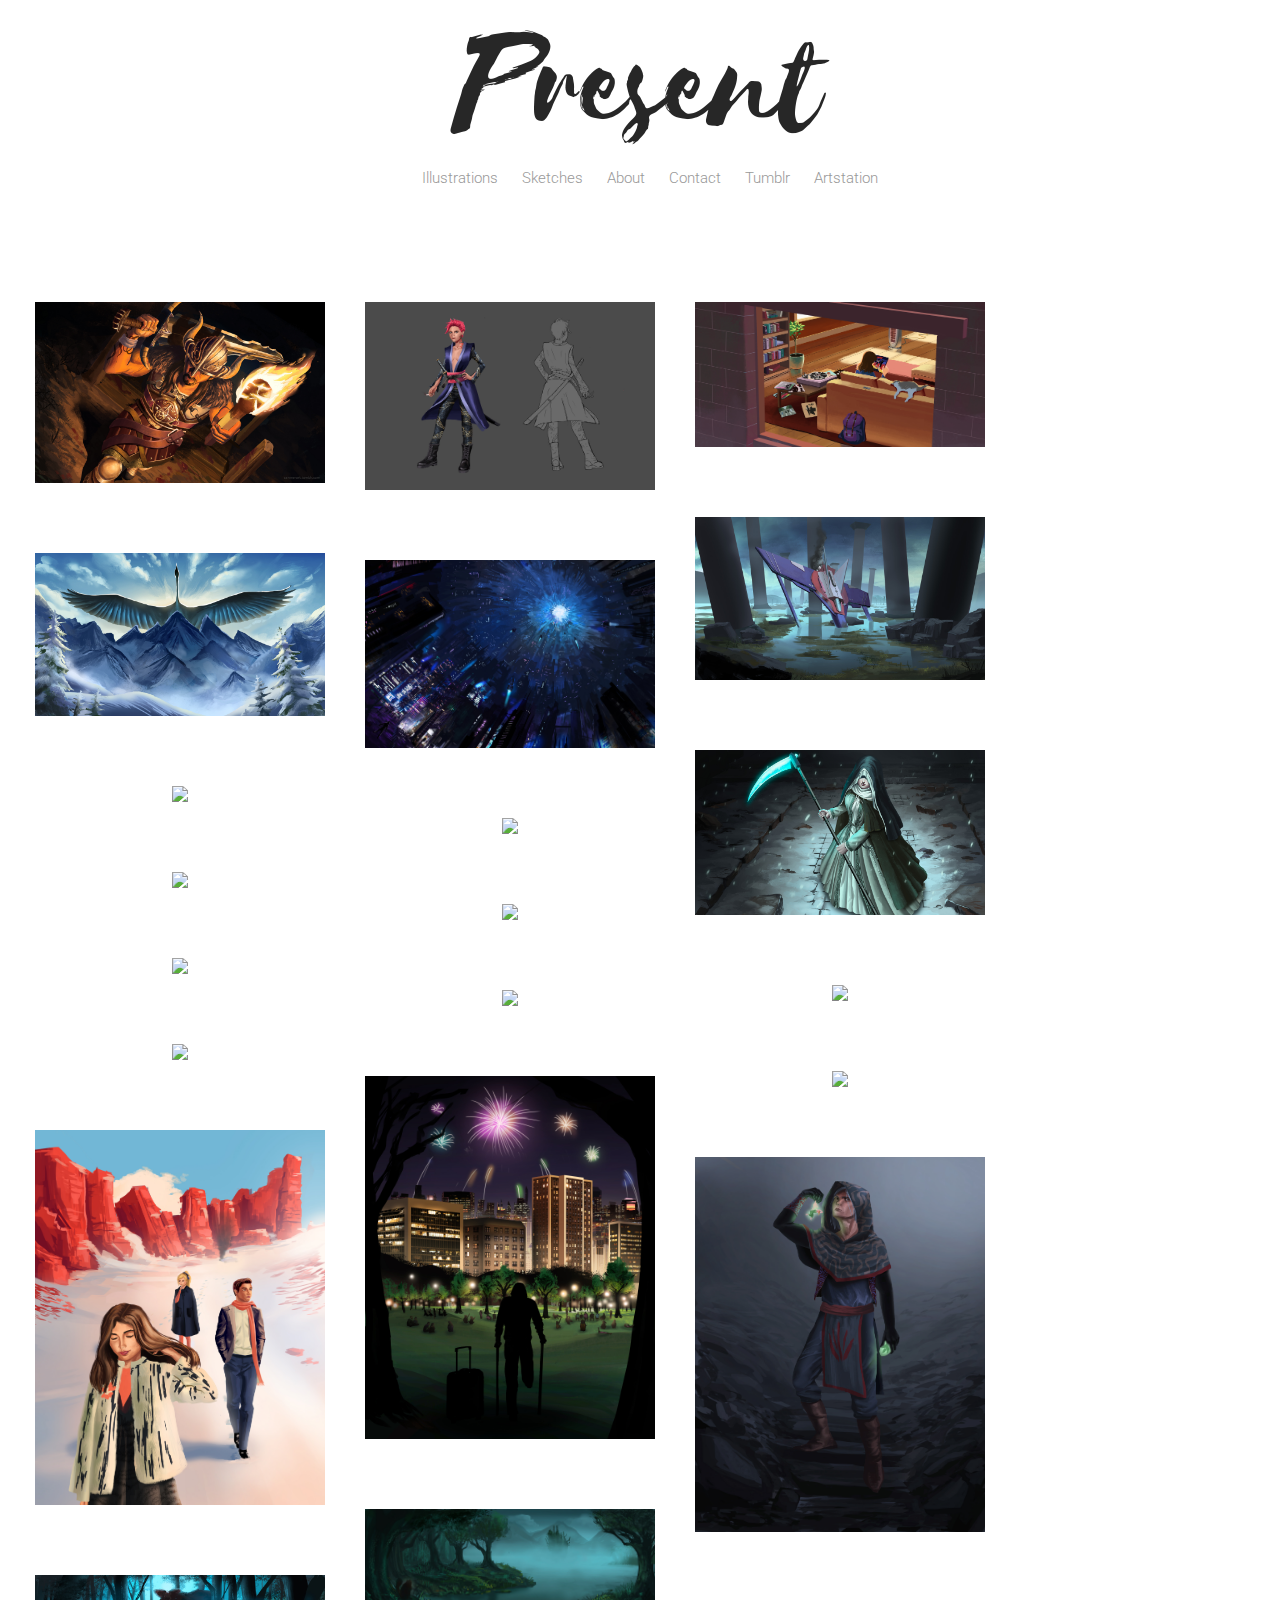
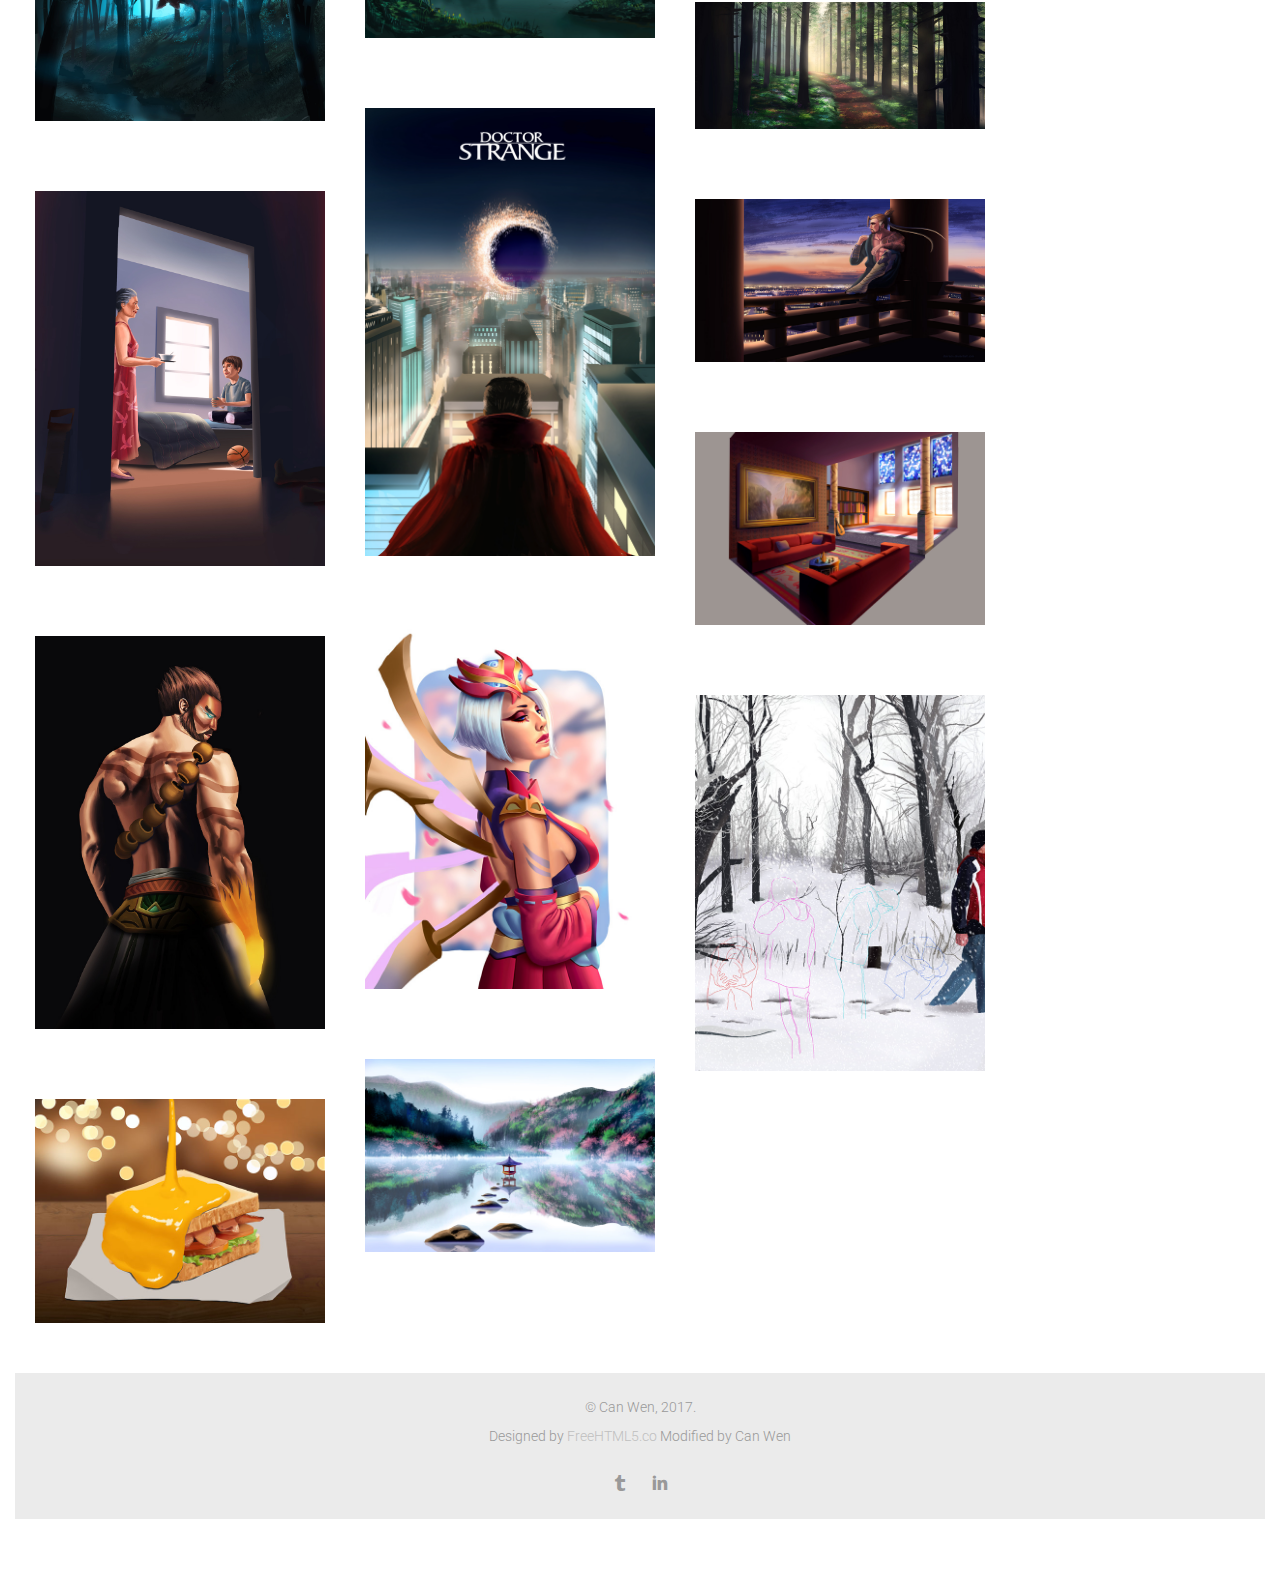
==== commit c092402e: "." ====
--- a/index.html
+++ b/index.html
@@ -73,13 +73,11 @@
 			<div class="container text-center">
 				<div id="fh5co-logo">
 					<a href="index.html">
-                        <font size="36" color="black">Can Wen</b></font></font></a>
-                    
-				</div>
+                        <img src="images/logo.png">
 				<nav>
 					<ul>
 						<li><a href="index.html">Illustrations</a></li>
-                        <li><a href="characters.html">Misc</a></li>
+                        <li><a href="characters.html">Sketches</a></li>
                         <li><a href="about.html">About</a></li>
 						<li><a href="mailto:canwenart@gmail.com">Contact</a></li>
                         <li><a href="https://canwenart.tumblr.com">Tumblr</a></li>
@@ -94,6 +92,21 @@
 		<div class="container-fluid pt70 pb70">
 			<div id="fh5co-projects-feed" class="fh5co-projects-feed clearfix masonry">
 				
+               
+                <div class="fh5co-project masonry-brick">
+					
+                        <a href="images/32.jpg" data-lightbox="gallery" data title="<i>Viking Tryndamere (Fanart)</i> <br>personal</br>"><img src="images/32.jpg"  width="100%"></a>
+                </div>
+                
+                   <div class="fh5co-project masonry-brick">
+					
+                        <a href="images/33.jpg" data-lightbox="gallery" data title="<i>Vionnet</i> <br>personal</br>"><img src="images/33.jpg"  width="100%"></a>
+                </div>
+                
+                <div class="fh5co-project masonry-brick">
+					
+                        <a href="images/34.jpg" data-lightbox="gallery" data title="<i>A Chill Afternoon</i> <br>personal</br>"><img src="images/34.jpg"  width="100%"></a>
+                </div>
                 
                 <div class="fh5co-project masonry-brick">
 					
@@ -246,7 +259,7 @@
 				<div class="footer-content">
 					<div class="copyright"><small>&copy; Can Wen, 2017. <br>Designed by <a href="http://freehtml5.co/">FreeHTML5.co</a> Modified by Can Wen </small></div>
 					<div class="social">
-						<a href="http://darrisonart.tumblr.com"><i class="icon-tumblr3"></i></a>
+						<a href="http://canwenart.tumblr.com"><i class="icon-tumblr3"></i></a>
 						<a href="http://linkedin.com/in/can-wen-a9236b12a"><i class="icon-linkedin2"></i></a>
 					</div>
 				</div>
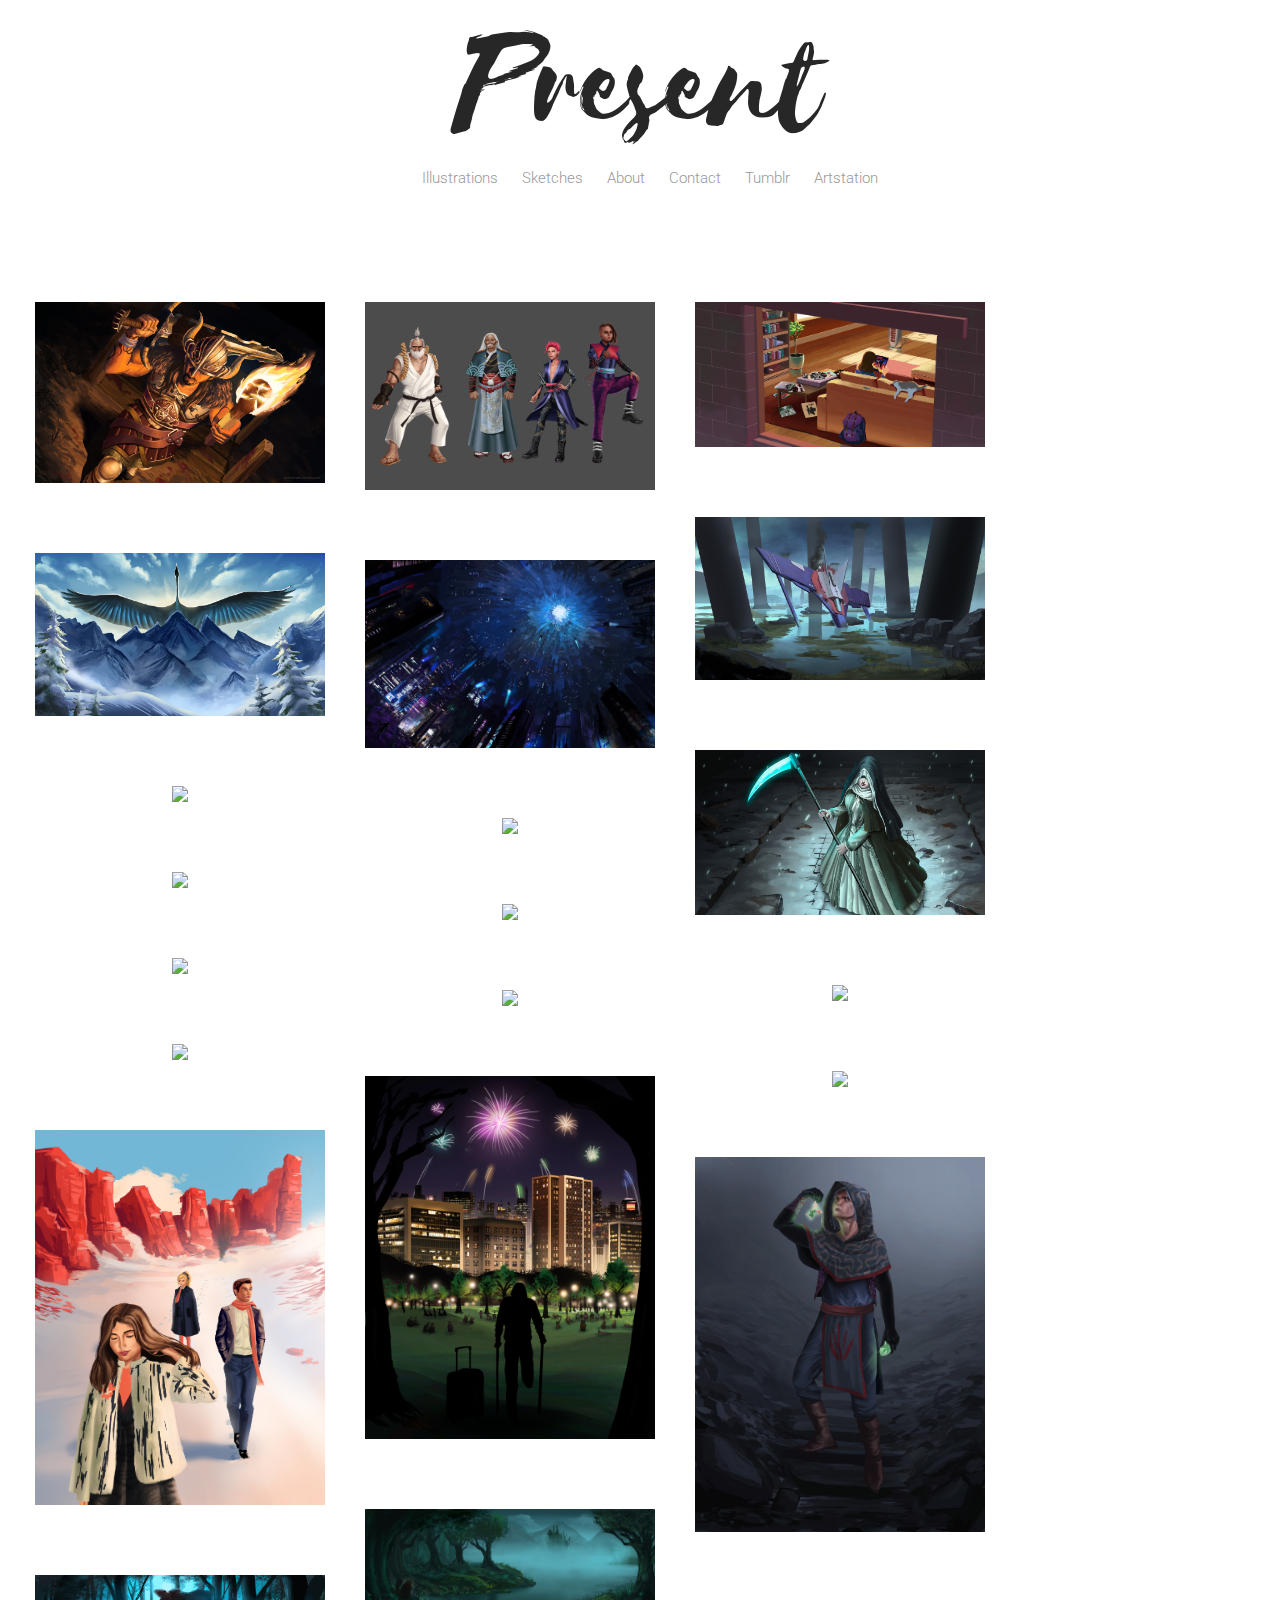
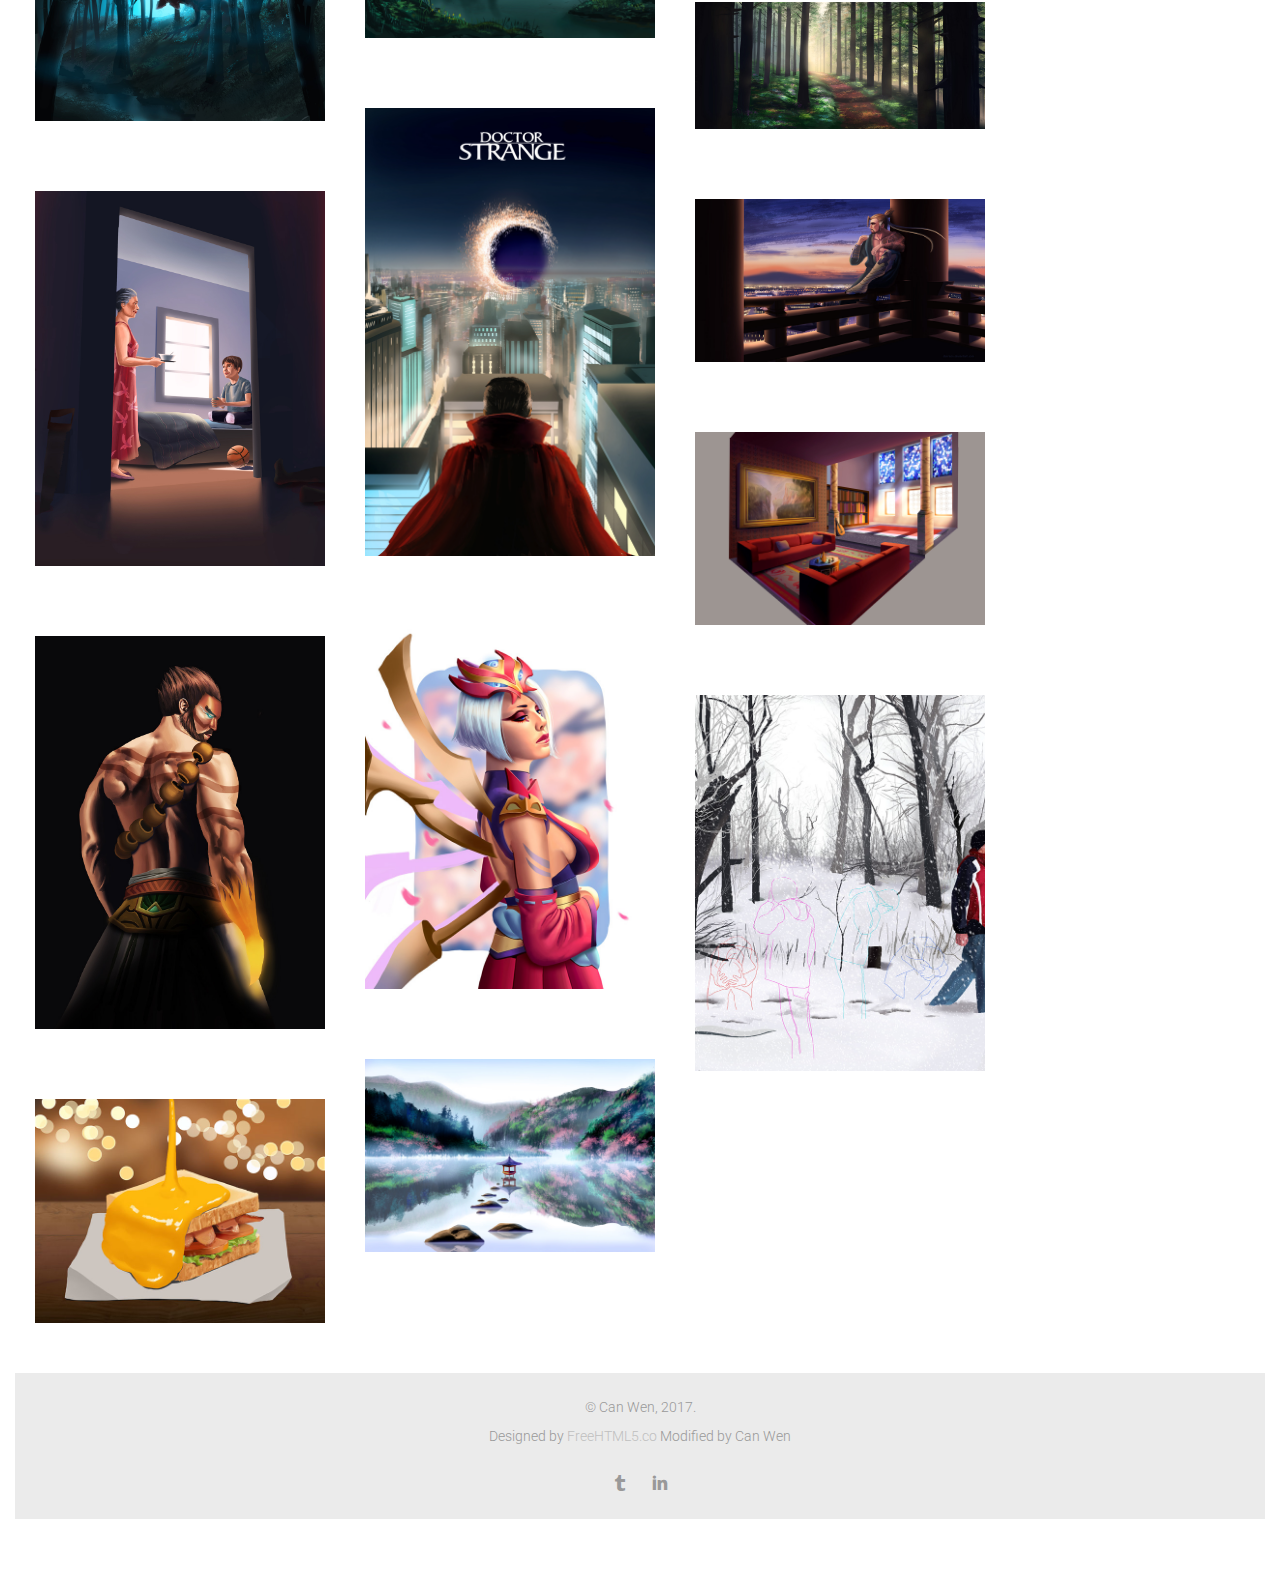
==== commit 5985c5b2: "." ====
--- a/index.html
+++ b/index.html
@@ -100,7 +100,7 @@
                 
                    <div class="fh5co-project masonry-brick">
 					
-                        <a href="images/33.jpg" data-lightbox="gallery" data title="<i>Vionnet</i> <br>personal</br>"><img src="images/33.jpg"  width="100%"></a>
+                        <a href="images/33.jpg" data-lightbox="gallery" data title="<i>Gang Lineup</i> <br>personal</br>"><img src="images/33.jpg"  width="100%"></a>
                 </div>
                 
                 <div class="fh5co-project masonry-brick">
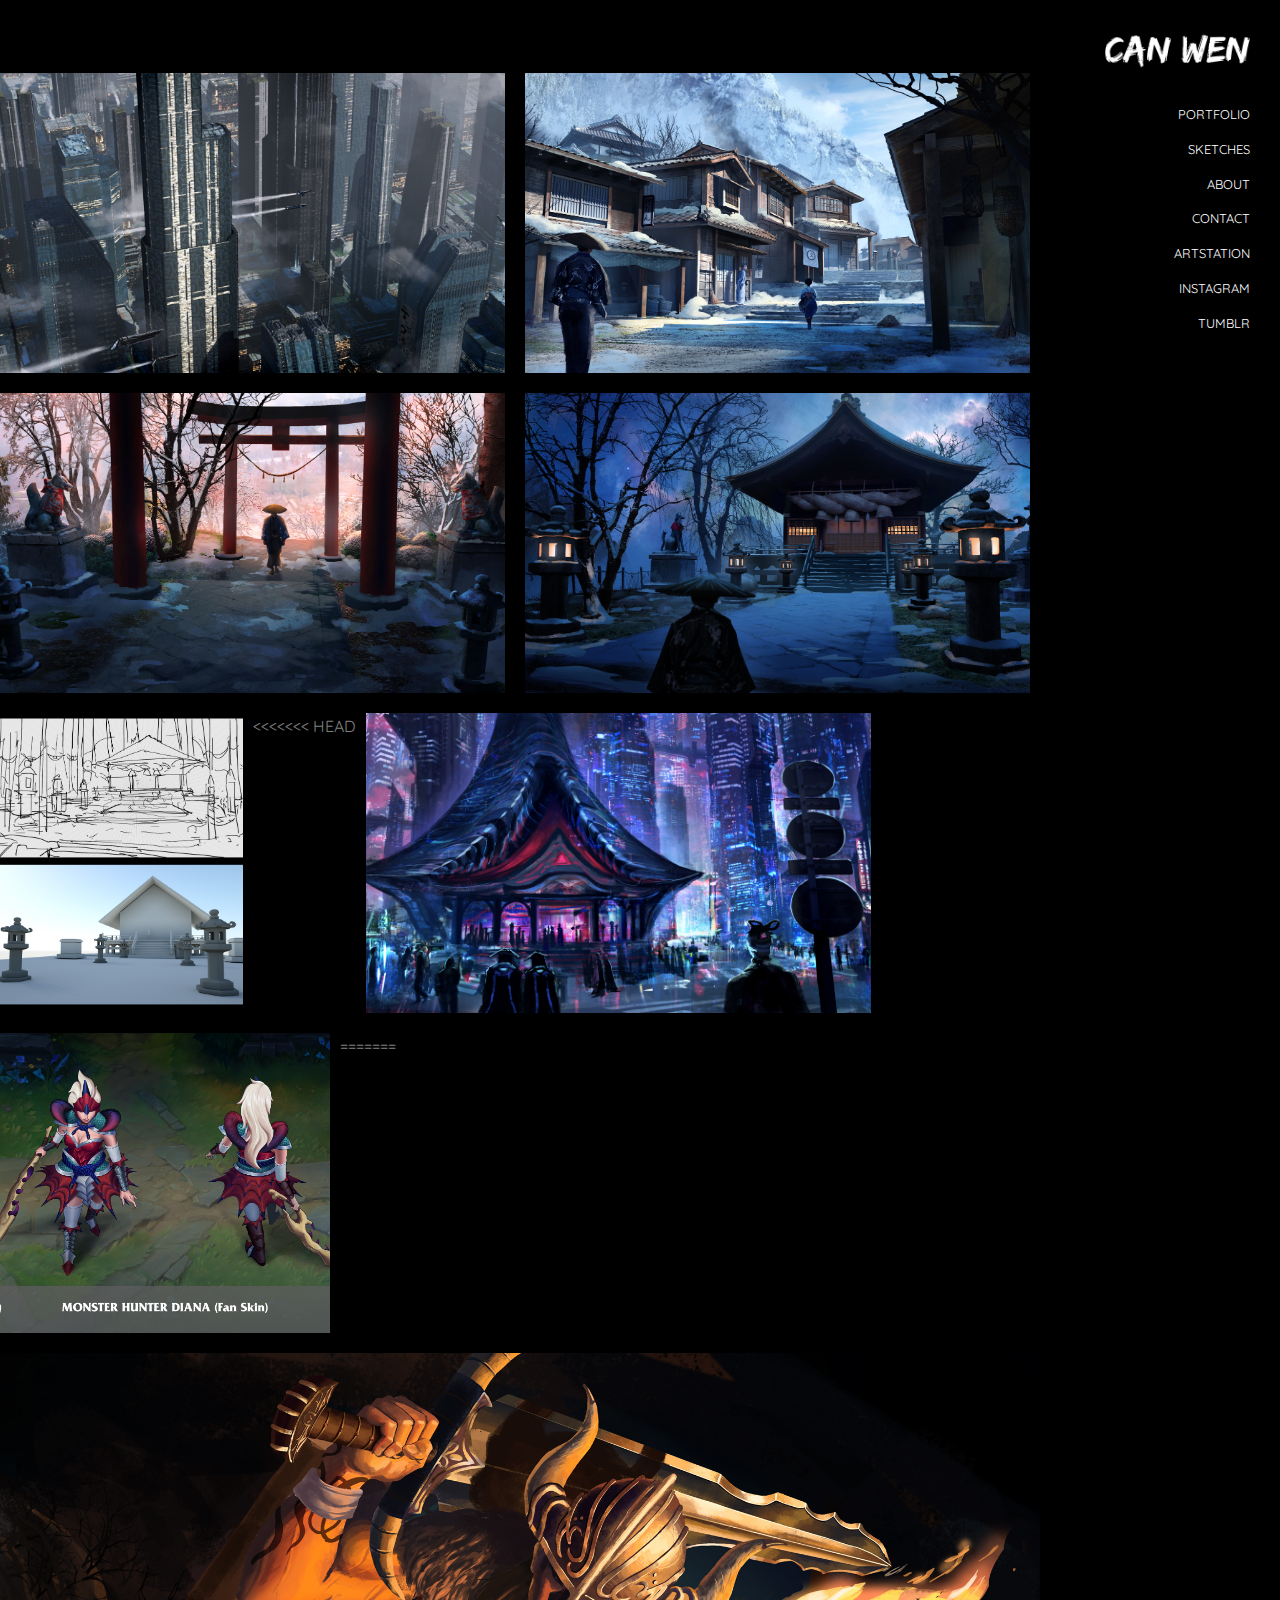
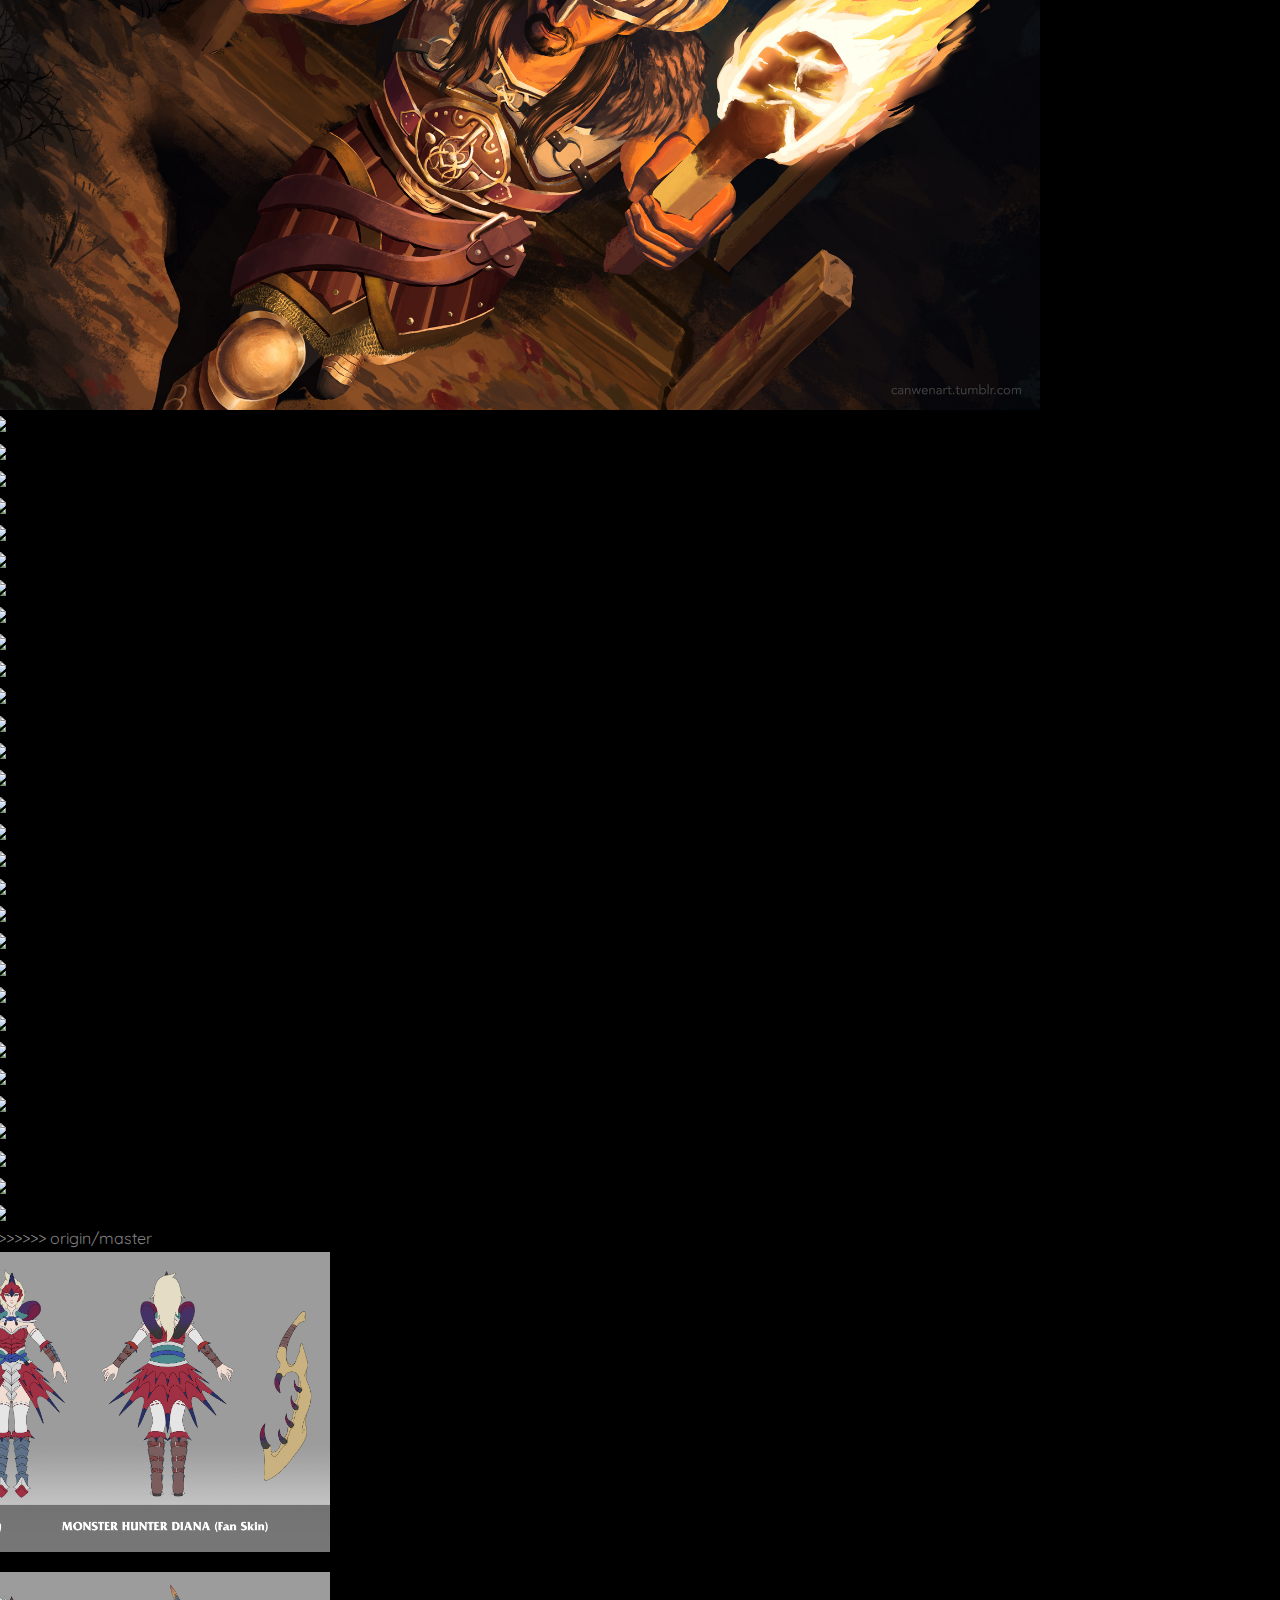
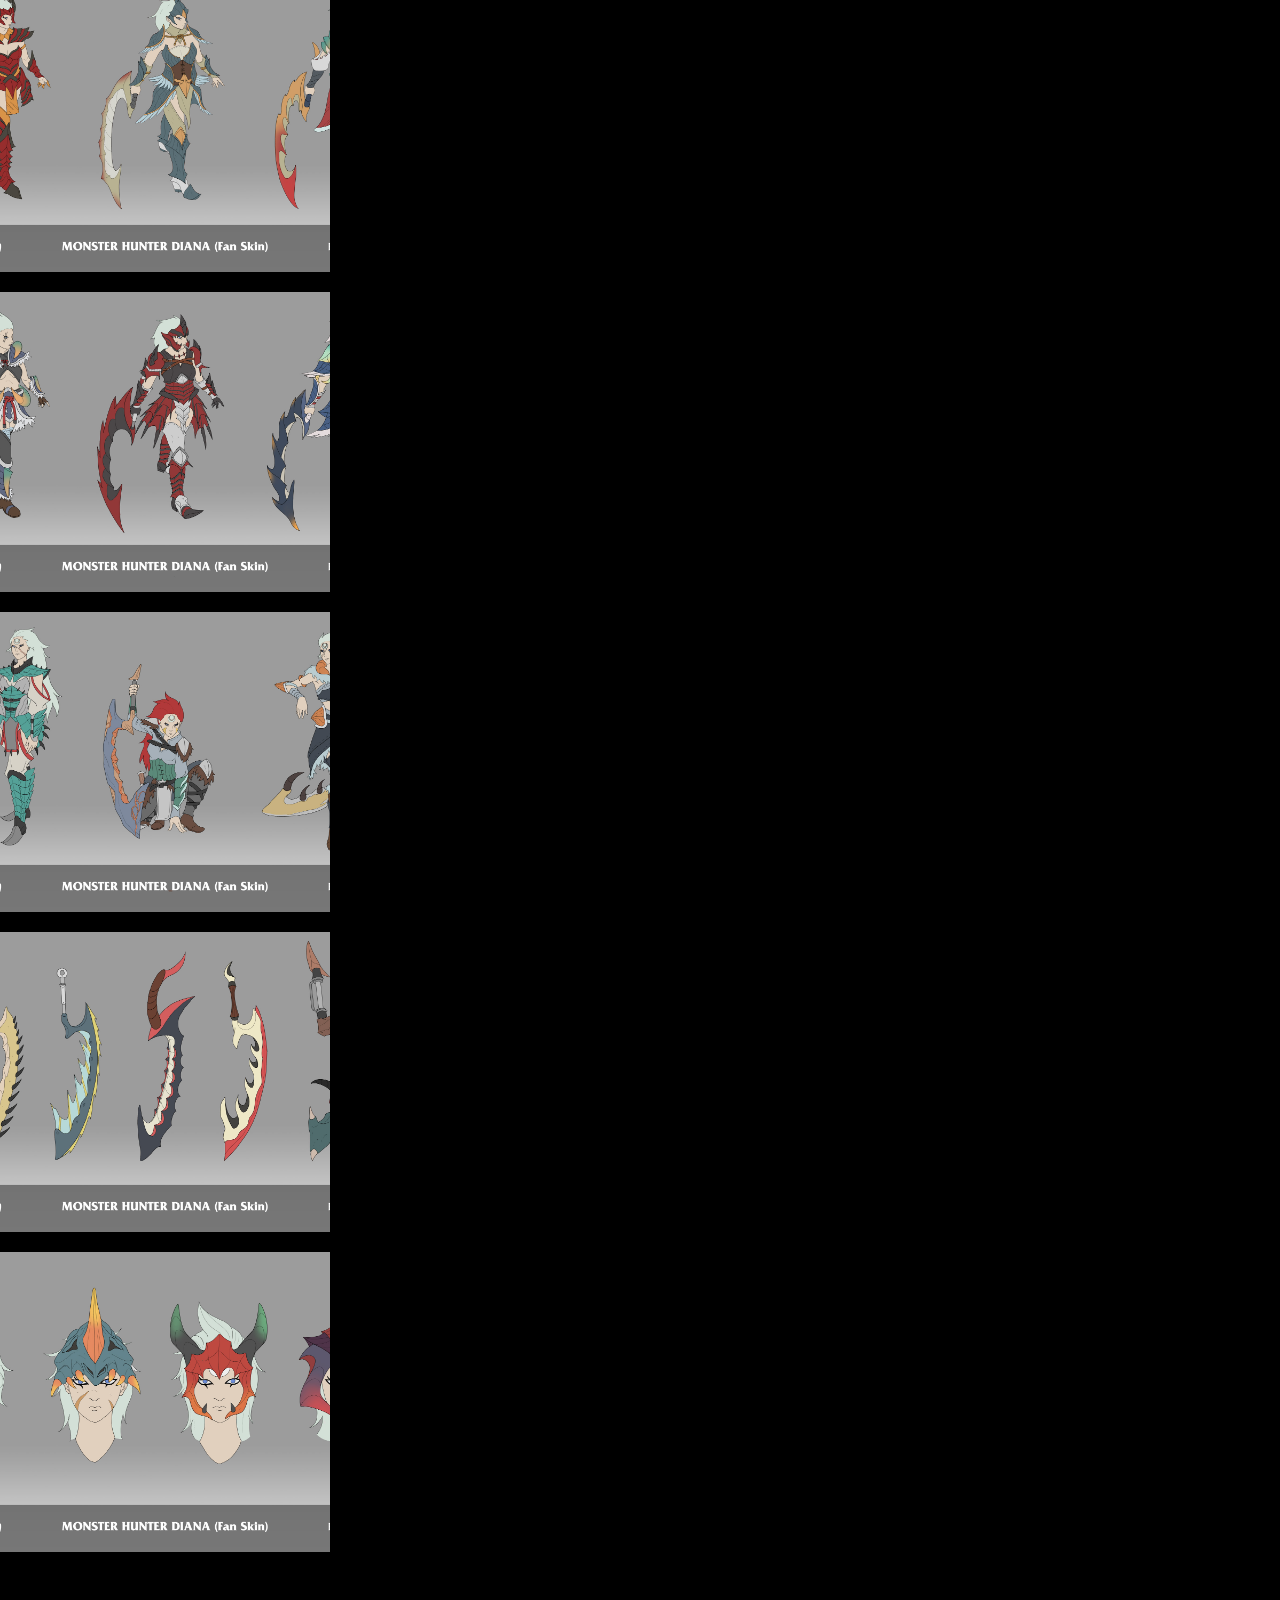
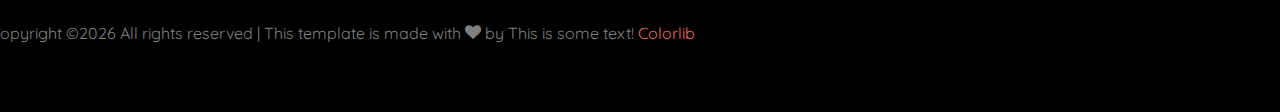
==== commit 50b6beb7: "Merge remote-tracking branch 'origin/master'" ====
--- a/index.html
+++ b/index.html
@@ -1,291 +1,370 @@
-
 <!DOCTYPE html>
-<!--[if lt IE 7]>      <html class="no-js lt-ie9 lt-ie8 lt-ie7"> <![endif]-->
-<!--[if IE 7]>         <html class="no-js lt-ie9 lt-ie8"> <![endif]-->
-<!--[if IE 8]>         <html class="no-js lt-ie9"> <![endif]-->
-<!--[if gt IE 8]><!--> <html class="no-js"> <!--<![endif]-->
-	<head>
-	<meta charset="utf-8">
-	<meta http-equiv="X-UA-Compatible" content="IE=edge">
-	<title>Can Wen</title>
-	<meta name="viewport" content="width=device-width, initial-scale=1">
-	<meta name="description" content="The Art of Can Wen" />
-	<meta name="keywords" content="can wen, illustrations, concept art, character design, digital art, game design" />
-	<meta name="author" content="Can Wen" />
-
-  <!-- 
-	//////////////////////////////////////////////////////
-
-	FREE HTML5 TEMPLATE 
-	DESIGNED & DEVELOPED by FREEHTML5.CO
-		
-	Website: 		http://freehtml5.co/
-	Email: 			info@freehtml5.co
-	Twitter: 		http://twitter.com/fh5co
-	Facebook: 		https://www.facebook.com/fh5co
-
-	//////////////////////////////////////////////////////
-	 -->
-
-  	<!-- Facebook and Twitter integration -->
-	<meta property="og:title" content=""/>
-	<meta property="og:image" content=""/>
-	<meta property="og:url" content=""/>
-	<meta property="og:site_name" content=""/>
-	<meta property="og:description" content=""/>
-	<meta name="twitter:title" content="" />
-	<meta name="twitter:image" content="" />
-	<meta name="twitter:url" content="" />
-	<meta name="twitter:card" content="" />
-
-	<!-- Place favicon.ico and apple-touch-icon.png in the root directory -->
-	<link rel="shortcut icon" href="favicon.ico">
-
-	<link href='https://fonts.googleapis.com/css?family=Roboto:400,100,300,700,900' rel='stylesheet' type='text/css'>
-	<link href="https://fonts.googleapis.com/css?family=Roboto+Slab:300,400,700" rel="stylesheet">
-	
-	<!-- Animate.css -->
-	<link rel="stylesheet" href="css/animate.css">
-	<!-- Icomoon Icon Fonts-->
-	<link rel="stylesheet" href="css/icomoon.css">
-	<!-- Bootstrap  -->
-	<link rel="stylesheet" href="css/bootstrap.css">
-	<!-- Superfish -->
-	<link rel="stylesheet" href="css/superfish.css">
-	<!-- Flexslider  -->
-	<link rel="stylesheet" href="css/flexslider.css">
-
-	<link rel="stylesheet" href="css/style.css">
+<html lang="en">
+  <head>
+    <title>Can Wen - Concept Artist</title>
+    <meta charset="utf-8">
+    <meta name="viewport" content="width=device-width, initial-scale=1, shrink-to-fit=no">
+
+    <link href="https://fonts.googleapis.com/css?family=Quicksand:300,400,500,700,900" rel="stylesheet">
+    <link rel="stylesheet" href="fonts/icomoon/style.css">
+
+    <link rel="stylesheet" href="css/bootstrap.min.css">
+    <link rel="stylesheet" href="css/magnific-popup.css">
+    <link rel="stylesheet" href="css/jquery-ui.css">
+    <link rel="stylesheet" href="css/owl.carousel.min.css">
+    <link rel="stylesheet" href="css/owl.theme.default.min.css">
+
+    <link rel="stylesheet" href="css/bootstrap-datepicker.css">
+
+    <link rel="stylesheet" href="fonts/flaticon/font/flaticon.css">
+
+    <link rel="stylesheet" href="css/aos.css">
+    <link rel="stylesheet" href="css/fancybox.min.css">
+
+    <link rel="stylesheet" href="css/style.css">
     
-    <link rel="stylesheet" href="css/lightbox.css">    
-
-	<!-- Modernizr JS -->
-	<script src="js/modernizr-2.6.2.min.js"></script>
-	<!-- FOR IE9 below -->
-	<!--[if lt IE 9]>
-	<script src="js/respond.min.js"></script>
-	<![endif]-->
-    <script type="text/javascript" src="js/lightbox.min.js"></script>    
-	</head>
-	<body>
-
-		<header id="fh5co-header" role="banner">
-			<div class="container text-center">
-				<div id="fh5co-logo">
-					<a href="index.html">
-                        <img src="images/logo.png">
-				<nav>
-					<ul>
-						<li><a href="index.html">Illustrations</a></li>
-                        <li><a href="characters.html">Sketches</a></li>
-                        <li><a href="about.html">About</a></li>
-						<li><a href="mailto:canwenart@gmail.com">Contact</a></li>
-                        <li><a href="https://canwenart.tumblr.com">Tumblr</a></li>
-                        <li><a href="https://www.artstation.com/darrison">Artstation</a></li>
-					</ul>
-				</nav>
-			</div>
-		</header>
-		<!-- END #fh5co-header -->
-
-
+  </head>
+  <body>
+  
+
+  <div class="site-wrap">
+
+  <div class="site-mobile-menu">
+    <div class="site-mobile-menu-header">
+      <div class="site-mobile-menu-close mt-3">
+        <span class="icon-close2 js-menu-toggle"></span>
+      </div>
+    </div>
+    <div class="site-mobile-menu-body"></div>
+  </div>
+
+  <header class="header-bar d-flex d-lg-block align-items-center">
+    <div class="site-logo">
+      <a href="index.html"><img src="images1/logo1.png" alt="Can Wen" height="40"></a>
+    </div>
+    
+    <div class="d-inline-block d-xl-none ml-md-0 ml-auto py-3" style="position: relative; top: 3px;"><a href="#" class="site-menu-toggle js-menu-toggle text-white"><span class="icon-menu h3"></span></a></div>
+
+    <div class="main-menu">
+      <ul class="js-clone-nav">
+        <li><a href="index.html">Portfolio</a></li>
+        <li><a href="sketches.html">Sketches</a></li>
+        <li><a href="bio.html">About</a></li>
+        <li><a href="contact.html">Contact</a></li>
+        <li><a href="https://www.artstation.com/darrison" target="_blank">Artstation</a></li>
+        <li><a href="https://www.instagram.com/canwenart/" target="_blank">Instagram</a></li>
+        <li><a href="https://canwenart.tumblr.com/" target="_blank">Tumblr</a></li>
+      </ul>
+      
+    </div>
+  </header> 
+  <main class="main-content">
+    <div class="container-fluid photos">
+
+      <div class="row pt-4 mb-5 text-center">
+        <div class="col-12">
+        </div>
+      </div>
+
+      <div class="row align-items-stretch">
+        
+        <div class="col-6 col-md-6 col-lg-6">
+          <a href="images1/1.jpg" class="d-block photo-item" data-fancybox="gallery">
+            <img src="images1/1.jpg" alt="Image" class="img-fluid">
+            <div class="photo-text-more">
+            </div>
+          </a>
+        </div>
+        <div class="col-6 col-md-6 col-lg-6">
+          <a href="images1/2.jpg" class="d-block photo-item" data-fancybox="gallery">
+            <img src="images1/2.jpg" alt="Image" class="img-fluid">
+            <div class="photo-text-more">
+            </div>
+          </a>
+        </div>
+        <div class="col-6 col-md-6 col-lg-6">
+          <a href="images1/3.jpg" class="d-block photo-item" data-fancybox="gallery">
+            <img src="images1/3.jpg" alt="Image" class="img-fluid">
+            <div class="photo-text-more">
+            </div>
+          </a>
+        </div>
+        <div class="col-6 col-md-6 col-lg-6">
+          <a href="images1/4.jpg" class="d-block photo-item" data-fancybox="gallery">
+            <img src="images1/4.jpg" alt="Image" class="img-fluid">
+            <div class="photo-text-more">
+            </div>
+          </a>
+        </div>
+        <div class="col-6 col-md-6 col-lg-3">
+          <a href="images1/4.5.jpg" class="d-block photo-item" data-fancybox="gallery">
+            <img src="images1/4.5.jpg" alt="Image" class="img-fluid">
+            <div class="photo-text-more">
+            </div>
+          </a>
+        </div>
+
+<<<<<<< HEAD
+        <div class="col-6 col-md-6 col-lg-6">
+          <a href="images1/5.jpg" class="d-block photo-item" data-fancybox="gallery">
+            <img src="images1/5.jpg" alt="Image" class="img-fluid">
+            <div class="photo-text-more">
+            </div>
+          </a>
+        </div>
+        <div class="col-6 col-md-6 col-lg-4">
+          <a href="images1/6.jpg" class="d-block photo-item" data-fancybox="gallery">
+            <img src="images1/6.jpg" alt="Image" class="img-fluid">
+            <div class="photo-text-more">
+            </div>
+          </a>
+        </div>
+
+=======
 		<div class="container-fluid pt70 pb70">
 			<div id="fh5co-projects-feed" class="fh5co-projects-feed clearfix masonry">
 				
                
                 <div class="fh5co-project masonry-brick">
 					
-                        <a href="images/32.jpg" data-lightbox="gallery" data title="<i>Viking Tryndamere (Fanart)</i> <br>personal</br>"><img src="images/32.jpg"  width="100%"></a>
+                        <a href="images/32.jpg" data-lightbox="gallery" data-title="<i>Viking Tryndamere (Fanart)</i> <br>personal</br>"><img src="images/32.jpg"  width="100%"></a>
                 </div>
                 
                    <div class="fh5co-project masonry-brick">
 					
-                        <a href="images/33.jpg" data-lightbox="gallery" data title="<i>Gang Lineup</i> <br>personal</br>"><img src="images/33.jpg"  width="100%"></a>
-                </div>
-                
-                <div class="fh5co-project masonry-brick">
-					
-                        <a href="images/34.jpg" data-lightbox="gallery" data title="<i>A Chill Afternoon</i> <br>personal</br>"><img src="images/34.jpg"  width="100%"></a>
-                </div>
-                
-                <div class="fh5co-project masonry-brick">
-					
-                        <a href="images/31.jpg" data-lightbox="gallery" data title="<i>Pillars</i> <br>personal</br>"><img src="images/31.jpg"  width="100%"></a>
-                </div>
-                
-                <div class="fh5co-project masonry-brick">
-					
-                        <a href="images/30.jpg" data-lightbox="gallery" data title="<i>untitled</i> <br>personal</br>"><img src="images/30.jpg"  width="100%"></a>
-                </div>
-                
-                <div class="fh5co-project masonry-brick">
-					
-                        <a href="images/29.jpg" data-lightbox="gallery" data title="<i>Sci fi city</i> <br>personal</br>"><img src="images/29.jpg"  width="100%"></a>
-                </div>
-                
-                
-                <div class="fh5co-project masonry-brick">
-					
-                        <a href="images/24.jpg" data-lightbox="gallery" data title="<i>Sister Friede (Fan art)</i> <br>personal</br>"><img src="images/24.jpg"  width="100%"></a>
-                </div>
-                
-                <div class="fh5co-project masonry-brick">
-					
-                        <a href="images/28.jpg" data-lightbox="gallery" data title="<i>Hunter character designs</i> <br>personal</br>"><img src="images/28.jpg"  width="100%"></a>
-                </div>
-                
-                <div class="fh5co-project masonry-brick">
-					
-                        <a href="images/27.jpg" data-lightbox="gallery" data title="<i>Door to the unknown</i> <br>personal</br>"><img src="images/27.jpg"  width="100%"></a>
-                </div>
-                
-                <div class="fh5co-project masonry-brick">
-					
-                        <a href="images/26.jpg" data-lightbox="gallery" data title="<i>Cheesasaurus rex 2</i> <br>personal</br>"><img src="images/26.jpg"  width="100%"></a>
-                </div>
-                
-                <div class="fh5co-project masonry-brick">
-					
-                        <a href="images/25.jpg" data-lightbox="gallery" data title="<i>Cheesasaurus rex Redesign</i> <br>personal</br>"><img src="images/25.jpg"  width="100%"></a>
-                </div>
-                
-                
-                <div class="fh5co-project masonry-brick">
-					
-                        <a href="images/23.jpg" data-lightbox="gallery" data title="<i>Ready</i> <br>personal</br>"><img src="images/23.jpg"  width="100%"></a>
-                </div>
-                
-                <div class="fh5co-project masonry-brick">
-					
-                        <a href="images/22.jpg" data-lightbox="gallery" data title="<i>Saber Alter (Fanart)</i> <br>personal</br>"><img src="images/22.jpg"  width="100%"></a>
-                </div>
-                
-                <div class="fh5co-project masonry-brick">
-					
-                        <a href="images/20.jpg" data-lightbox="gallery" data title="<i>Little Mermaid Poster</i> <br>personal</br>"><img src="images/20.jpg"  width="100%"></a>
-				
-                </div>
-                <div class="fh5co-project masonry-brick">
-					
-                        <a href="images/21.jpg" data-lightbox="gallery" data title="<i>Unfinished cityscape</i> <br>personal</br>"><img src="images/21.jpg"  width="100%"></a>
+                        <a href="images/33.jpg" data-lightbox="gallery" data-title="<i>Gang Lineup</i> <br>personal</br>"><img src="images/33.jpg"  width="100%"></a>
+                </div>
+                
+                <div class="fh5co-project masonry-brick">
+					
+                        <a href="images/34.jpg" data-lightbox="gallery" data-title="<i>A Chill Afternoon</i> <br>personal</br>"><img src="images/34.jpg"  width="100%"></a>
+                </div>
+                
+                <div class="fh5co-project masonry-brick">
+					
+                        <a href="images/31.jpg" data-lightbox="gallery" data-title="<i>Pillars</i> <br>personal</br>"><img src="images/31.jpg"  width="100%"></a>
+                </div>
+                
+                <div class="fh5co-project masonry-brick">
+					
+                        <a href="images/30.jpg" data-lightbox="gallery" data-title="<i>untitled</i> <br>personal</br>"><img src="images/30.jpg"  width="100%"></a>
+                </div>
+                
+                <div class="fh5co-project masonry-brick">
+					
+                        <a href="images/29.jpg" data-lightbox="gallery" data-title="<i>Sci fi city</i> <br>personal</br>"><img src="images/29.jpg"  width="100%"></a>
+                </div>
+                
+                
+                <div class="fh5co-project masonry-brick">
+					
+                        <a href="images/24.jpg" data-lightbox="gallery" data-title="<i>Sister Friede (Fan art)</i> <br>personal</br>"><img src="images/24.jpg"  width="100%"></a>
+                </div>
+                
+                <div class="fh5co-project masonry-brick">
+					
+                        <a href="images/28.jpg" data-lightbox="gallery" data-title="<i>Hunter character designs</i> <br>personal</br>"><img src="images/28.jpg"  width="100%"></a>
+                </div>
+                
+                <div class="fh5co-project masonry-brick">
+					
+                        <a href="images/27.jpg" data-lightbox="gallery" data-title="<i>Door to the unknown</i> <br>personal</br>"><img src="images/27.jpg"  width="100%"></a>
+                </div>
+                
+                <div class="fh5co-project masonry-brick">
+					
+                        <a href="images/26.jpg" data-lightbox="gallery" data-title="<i>Cheesasaurus rex 2</i> <br>personal</br>"><img src="images/26.jpg"  width="100%"></a>
+                </div>
+                
+                <div class="fh5co-project masonry-brick">
+					
+                        <a href="images/25.jpg" data-lightbox="gallery" data-title="<i>Cheesasaurus rex Redesign</i> <br>personal</br>"><img src="images/25.jpg"  width="100%"></a>
+                </div>
+                
+                
+                <div class="fh5co-project masonry-brick">
+					
+                        <a href="images/23.jpg" data-lightbox="gallery" data-title="<i>Ready</i> <br>personal</br>"><img src="images/23.jpg"  width="100%"></a>
+                </div>
+                
+                <div class="fh5co-project masonry-brick">
+					
+                        <a href="images/22.jpg" data-lightbox="gallery" data-title="<i>Saber Alter (Fanart)</i> <br>personal</br>"><img src="images/22.jpg"  width="100%"></a>
+                </div>
+                
+                <div class="fh5co-project masonry-brick">
+					
+                        <a href="images/20.jpg" data-lightbox="gallery" data-title="<i>Little Mermaid Poster</i> <br>personal</br>"><img src="images/20.jpg"  width="100%"></a>
+				
+                </div>
+                <div class="fh5co-project masonry-brick">
+					
+                        <a href="images/21.jpg" data-lightbox="gallery" data-title="<i>Unfinished cityscape</i> <br>personal</br>"><img src="images/21.jpg"  width="100%"></a>
 				
                 </div>
                 <div class="fh5co-project masonry-brick">
 						
-                        <a href="images/19.jpg" data-lightbox="gallery" data title="<i>A Good Day's Work</i> <br>personal</br>"><img src="images/19.jpg"  width="100%"></a>
+                        <a href="images/19.jpg" data-lightbox="gallery" data-title="<i>A Good Day's Work</i> <br>personal</br>"><img src="images/19.jpg"  width="100%"></a>
 
                 </div>    
 				<div class="fh5co-project masonry-brick">
 					
-				        <a href="images/2.jpg" data-lightbox="gallery" data title="<i>A Lonely Festival</i> <br>personal</br>"><img src="images/2.jpg"  width="100%"></a>
-					
-				</div>
-				<div class="fh5co-project masonry-brick">
-					
-                        <a href="images/3.jpg" data-lightbox="gallery" data title="<i>Red Canyon Fashion</i> <br>personal</br>"><img src="images/3.jpg"  width="100%"></a>
-				
-                </div>
-				<div class="fh5co-project masonry-brick">
-					
-                        <a href="images/4.jpg" data-lightbox="gallery" data title="<i>Captured</i> <br>personal</br>"><img src="images/4.jpg"  width="100%"></a>
-				
-                </div>
-				<div class="fh5co-project masonry-brick">
-					
-                        <a href="images/6.jpg" data-lightbox="gallery" data title="<i>Squirrel</i> <br>personal</br>"><img src="images/6.jpg"  width="100%"></a>
+				        <a href="images/2.jpg" data-lightbox="gallery" data-title="<i>A Lonely Festival</i> <br>personal</br>"><img src="images/2.jpg"  width="100%"></a>
+					
+				</div>
+				<div class="fh5co-project masonry-brick">
+					
+                        <a href="images/3.jpg" data-lightbox="gallery" data-title="<i>Red Canyon Fashion</i> <br>personal</br>"><img src="images/3.jpg"  width="100%"></a>
+				
+                </div>
+				<div class="fh5co-project masonry-brick">
+					
+                        <a href="images/4.jpg" data-lightbox="gallery" data-title="<i>Captured</i> <br>personal</br>"><img src="images/4.jpg"  width="100%"></a>
+				
+                </div>
+				<div class="fh5co-project masonry-brick">
+					
+                        <a href="images/6.jpg" data-lightbox="gallery" data-title="<i>Squirrel</i> <br>personal</br>"><img src="images/6.jpg"  width="100%"></a>
                     
 				</div>
 				<div class="fh5co-project masonry-brick">
 					   
-                        <a href="images/7.jpg" data-lightbox="gallery" data title="<i>Stranger Things</i> <br>personal</br>"><img src="images/7.jpg"  width="100%"></a>
-                    
-				</div>
-				<div class="fh5co-project masonry-brick">
-					
-                        <a href="images/8.jpg" data-lightbox="gallery" data title="<i>Forest</i> <br>personal</br>"><img src="images/8.jpg"  width="100%"></a>
-				
-                </div>
-				<div class="fh5co-project masonry-brick">
-					
-                        <a href="images/9.jpg" data-lightbox="gallery" data title="<i>Dr.Strange</i> <br>personal</br>"><img src="images/9.jpg"  width="100%"></a>
+                        <a href="images/7.jpg" data-lightbox="gallery" data-title="<i>Stranger Things</i> <br>personal</br>"><img src="images/7.jpg"  width="100%"></a>
+                    
+				</div>
+				<div class="fh5co-project masonry-brick">
+					
+                        <a href="images/8.jpg" data-lightbox="gallery" data-title="<i>Forest</i> <br>personal</br>"><img src="images/8.jpg"  width="100%"></a>
+				
+                </div>
+				<div class="fh5co-project masonry-brick">
+					
+                        <a href="images/9.jpg" data-lightbox="gallery" data-title="<i>Dr.Strange</i> <br>personal</br>"><img src="images/9.jpg"  width="100%"></a>
                     
 				</div>
 				<div class="fh5co-project masonry-brick">
 					   
-                        <a href="images/11.jpg" data-lightbox="gallery" data title="<i>Motherly Love</i> <br>personal</br>"><img src="images/11.jpg"  width="100%"></a>
-                    
-				</div>
-				<div class="fh5co-project masonry-brick">
-					
-                        <a href="images/12.jpg" data-lightbox="gallery" data title="<i>Hanzo</i> <br>personal</br>"><img src="images/12.jpg"  width="100%"></a>
-                    
-				</div>
-				<div class="fh5co-project masonry-brick">
-					
-                        <a href="images/13.jpg" data-lightbox="gallery" data title="<i>Ottoman Inspired Room</i> <br>personal</br>"><img src="images/13.jpg"  width="100%"></a>
-                    
-				</div>
-				<div class="fh5co-project masonry-brick">
-					
-                        <a href="images/14.jpg" data-lightbox="gallery" data title="<i>Elise</i> <br>personal</br>"><img src="images/14.jpg"  width="100%"></a>
+                        <a href="images/11.jpg" data-lightbox="gallery" data-title="<i>Motherly Love</i> <br>personal</br>"><img src="images/11.jpg"  width="100%"></a>
+                    
+				</div>
+				<div class="fh5co-project masonry-brick">
+					
+                        <a href="images/12.jpg" data-lightbox="gallery" data-title="<i>Hanzo</i> <br>personal</br>"><img src="images/12.jpg"  width="100%"></a>
+                    
+				</div>
+				<div class="fh5co-project masonry-brick">
+					
+                        <a href="images/13.jpg" data-lightbox="gallery" data-title="<i>Ottoman Inspired Room</i> <br>personal</br>"><img src="images/13.jpg"  width="100%"></a>
+                    
+				</div>
+				<div class="fh5co-project masonry-brick">
+					
+                        <a href="images/14.jpg" data-lightbox="gallery" data-title="<i>Elise</i> <br>personal</br>"><img src="images/14.jpg"  width="100%"></a>
                         	
 				</div>
 				<div class="fh5co-project masonry-brick">
 					
-                        <a href="images/15.jpg" data-lightbox="gallery" data title="<i>Udyr</i> <br>personal</br>"><img src="images/15.jpg"  width="100%"></a>
+                        <a href="images/15.jpg" data-lightbox="gallery" data-title="<i>Udyr</i> <br>personal</br>"><img src="images/15.jpg"  width="100%"></a>
                     
 				</div>
 				<div class="fh5co-project masonry-brick">
 					   
-                        <a href="images/16.jpg" data-lightbox="gallery" data title="<i>Moving On</i> <br>personal</br>"><img src="images/16.jpg"  width="100%"></a>
-				
-                </div>
-				<div class="fh5co-project masonry-brick">
-					
-                        <a href="images/17.jpg" data-lightbox="gallery" data title="<i>Temple Lake</i> <br>personal</br>"><img src="images/17.jpg"  width="100%"></a>
+                        <a href="images/16.jpg" data-lightbox="gallery" data-title="<i>Moving On</i> <br>personal</br>"><img src="images/16.jpg"  width="100%"></a>
+				
+                </div>
+				<div class="fh5co-project masonry-brick">
+					
+                        <a href="images/17.jpg" data-lightbox="gallery" data-title="<i>Temple Lake</i> <br>personal</br>"><img src="images/17.jpg"  width="100%"></a>
                     
 				</div>
 				<div class="fh5co-project masonry-brick">
 					   
-                        <a href="images/18.jpg" data-lightbox="gallery" data title="<i>The Glory of Mustard</i> <br>personal</br>"><img src="images/18.jpg"  width="100%"></a>
+                        <a href="images/18.jpg" data-lightbox="gallery" data-title="<i>The Glory of Mustard</i> <br>personal</br>"><img src="images/18.jpg"  width="100%"></a>
             
 			     </div>
 			<!--END .fh5co-projects-feed-->
 		</div>
 		<!-- END .container-fluid -->
-
-		<footer id="fh5co-footer" role="contentinfo">
-			<div class="container-fluid">
-				<div class="footer-content">
-					<div class="copyright"><small>&copy; Can Wen, 2017. <br>Designed by <a href="http://freehtml5.co/">FreeHTML5.co</a> Modified by Can Wen </small></div>
-					<div class="social">
-						<a href="http://canwenart.tumblr.com"><i class="icon-tumblr3"></i></a>
-						<a href="http://linkedin.com/in/can-wen-a9236b12a"><i class="icon-linkedin2"></i></a>
-					</div>
-				</div>
-			</div>
-		</footer>
-		<!-- END #fh5co-footer -->
-		
-	<!-- jQuery -->
-	<script src="js/jquery.min.js"></script>
-	<!-- Bootstrap -->
-	<script src="js/bootstrap.min.js"></script>
-	<!-- masonry -->
-	<script src="js/jquery.masonry.min.js"></script>
-	<!-- MAIN JS -->
-	<script src="js/main.js"></script>
-    <script src="js/lightbox.min.js"></script>
-            
-<script>
-    lightbox.option({
-      'resizeDuration': 350,
-      'fadeDuration': 350,
-        'imageFadeDuration': 350
-     
+>>>>>>> origin/master
+
+        <div class="col-6 col-md-6 col-lg-4">
+          <a href="images1/6.1.jpg" class="d-block photo-item" data-fancybox="gallery">
+            <img src="images1/6.1.jpg" alt="Image" class="img-fluid">
+            <div class="photo-text-more">
+            </div>
+          </a>
+        </div>
+        <div class="col-6 col-md-6 col-lg-4">
+          <a href="images1/6.2.jpg" class="d-block photo-item" data-fancybox="gallery">
+            <img src="images1/6.2.jpg" alt="Image" class="img-fluid">
+            <div class="photo-text-more">
+            </div>
+          </a>
+        </div>
+        <div class="col-6 col-md-6 col-lg-4">
+          <a href="images1/6.3.jpg" class="d-block photo-item" data-fancybox="gallery">
+            <img src="images1/6.3.jpg" alt="Image" class="img-fluid">
+            <div class="photo-text-more">
+            </div>
+          </a>
+        </div>
+
+         <div class="col-6 col-md-6 col-lg-4">
+          <a href="images1/6.4.jpg" class="d-block photo-item" data-fancybox="gallery">
+            <img src="images1/6.4.jpg" alt="Image" class="img-fluid">
+            <div class="photo-text-more">
+            </div>
+          </a>
+        </div>
+         <div class="col-6 col-md-6 col-lg-4">
+          <a href="images1/6.5.jpg" class="d-block photo-item" data-fancybox="gallery">
+            <img src="images1/6.5.jpg" alt="Image" class="img-fluid">
+            <div class="photo-text-more">
+            </div>
+          </a>
+        </div>
+         <div class="col-6 col-md-6 col-lg-4">
+          <a href="images1/6.6.jpg" class="d-block photo-item" data-fancybox="gallery">
+            <img src="images1/6.6.jpg" alt="Image" class="img-fluid">
+            <div class="photo-text-more">
+            </div>
+          </a>
+        </div>
+
+        
+        
+      </div>
+
+
+      <div class="row justify-content-center">
+        <div class="col-md-12 text-center py-5">
+          <p>
+        <!-- Link back to Colorlib can't be removed. Template is licensed under CC BY 3.0. -->
+        Copyright &copy;<script>document.write(new Date().getFullYear());</script> All rights reserved | This template is made with <i class="icon-heart" aria-hidden="true"></i> by <a href="https://colorlib.com" target="_blank" > <font color="gray">This is some text!</font> Colorlib</a>
+        <!-- Link back to Colorlib can't be removed. Template is licensed under CC BY 3.0. -->
+      </p>
+        </div>
+      </div>
+    </div>
+  </main>
+
+</div> <!-- .site-wrap -->
+
+  <script src="js/jquery-3.3.1.min.js"></script>
+  <script src="js/jquery-migrate-3.0.1.min.js"></script>
+  <script src="js/jquery-ui.js"></script>
+  <script src="js/popper.min.js"></script>
+  <script src="js/bootstrap.min.js"></script>
+  <script src="js/owl.carousel.min.js"></script>
+  <script src="js/jquery.stellar.min.js"></script>
+  <script src="js/jquery.countdown.min.js"></script>
+  <script src="js/jquery.magnific-popup.min.js"></script>
+  <script src="js/bootstrap-datepicker.min.js"></script>
+  <script src="js/aos.js"></script>
+
+  <script src="js/jquery.fancybox.min.js"></script>
+
+  <script src="js/main.js"></script>
     
-    })
-</script>
-	</body>
-</html>
-
+  </body>
+</html>--- a/fonts/icomoon/style.css
+++ b/fonts/icomoon/style.css
@@ -0,0 +1,4919 @@
+@font-face {
+  font-family: 'icomoon';
+  src:  url('fonts/icomoon.eot?10si43');
+  src:  url('fonts/icomoon.eot?10si43#iefix') format('embedded-opentype'),
+    url('fonts/icomoon.ttf?10si43') format('truetype'),
+    url('fonts/icomoon.woff?10si43') format('woff'),
+    url('fonts/icomoon.svg?10si43#icomoon') format('svg');
+  font-weight: normal;
+  font-style: normal;
+}
+
+[class^="icon-"], [class*=" icon-"] {
+  /* use !important to prevent issues with browser extensions that change fonts */
+  font-family: 'icomoon' !important;
+  speak: none;
+  font-style: normal;
+  font-weight: normal;
+  font-variant: normal;
+  text-transform: none;
+  line-height: 1;
+
+  /* Better Font Rendering =========== */
+  -webkit-font-smoothing: antialiased;
+  -moz-osx-font-smoothing: grayscale;
+}
+
+.icon-asterisk:before {
+  content: "\f069";
+}
+.icon-plus:before {
+  content: "\f067";
+}
+.icon-question:before {
+  content: "\f128";
+}
+.icon-minus:before {
+  content: "\f068";
+}
+.icon-glass:before {
+  content: "\f000";
+}
+.icon-music:before {
+  content: "\f001";
+}
+.icon-search:before {
+  content: "\f002";
+}
+.icon-envelope-o:before {
+  content: "\f003";
+}
+.icon-heart:before {
+  content: "\f004";
+}
+.icon-star:before {
+  content: "\f005";
+}
+.icon-star-o:before {
+  content: "\f006";
+}
+.icon-user:before {
+  content: "\f007";
+}
+.icon-film:before {
+  content: "\f008";
+}
+.icon-th-large:before {
+  content: "\f009";
+}
+.icon-th:before {
+  content: "\f00a";
+}
+.icon-th-list:before {
+  content: "\f00b";
+}
+.icon-check:before {
+  content: "\f00c";
+}
+.icon-close:before {
+  content: "\f00d";
+}
+.icon-remove:before {
+  content: "\f00d";
+}
+.icon-times:before {
+  content: "\f00d";
+}
+.icon-search-plus:before {
+  content: "\f00e";
+}
+.icon-search-minus:before {
+  content: "\f010";
+}
+.icon-power-off:before {
+  content: "\f011";
+}
+.icon-signal:before {
+  content: "\f012";
+}
+.icon-cog:before {
+  content: "\f013";
+}
+.icon-gear:before {
+  content: "\f013";
+}
+.icon-trash-o:before {
+  content: "\f014";
+}
+.icon-home:before {
+  content: "\f015";
+}
+.icon-file-o:before {
+  content: "\f016";
+}
+.icon-clock-o:before {
+  content: "\f017";
+}
+.icon-road:before {
+  content: "\f018";
+}
+.icon-download:before {
+  content: "\f019";
+}
+.icon-arrow-circle-o-down:before {
+  content: "\f01a";
+}
+.icon-arrow-circle-o-up:before {
+  content: "\f01b";
+}
+.icon-inbox:before {
+  content: "\f01c";
+}
+.icon-play-circle-o:before {
+  content: "\f01d";
+}
+.icon-repeat:before {
+  content: "\f01e";
+}
+.icon-rotate-right:before {
+  content: "\f01e";
+}
+.icon-refresh:before {
+  content: "\f021";
+}
+.icon-list-alt:before {
+  content: "\f022";
+}
+.icon-lock:before {
+  content: "\f023";
+}
+.icon-flag:before {
+  content: "\f024";
+}
+.icon-headphones:before {
+  content: "\f025";
+}
+.icon-volume-off:before {
+  content: "\f026";
+}
+.icon-volume-down:before {
+  content: "\f027";
+}
+.icon-volume-up:before {
+  content: "\f028";
+}
+.icon-qrcode:before {
+  content: "\f029";
+}
+.icon-barcode:before {
+  content: "\f02a";
+}
+.icon-tag:before {
+  content: "\f02b";
+}
+.icon-tags:before {
+  content: "\f02c";
+}
+.icon-book:before {
+  content: "\f02d";
+}
+.icon-bookmark:before {
+  content: "\f02e";
+}
+.icon-print:before {
+  content: "\f02f";
+}
+.icon-camera:before {
+  content: "\f030";
+}
+.icon-font:before {
+  content: "\f031";
+}
+.icon-bold:before {
+  content: "\f032";
+}
+.icon-italic:before {
+  content: "\f033";
+}
+.icon-text-height:before {
+  content: "\f034";
+}
+.icon-text-width:before {
+  content: "\f035";
+}
+.icon-align-left:before {
+  content: "\f036";
+}
+.icon-align-center:before {
+  content: "\f037";
+}
+.icon-align-right:before {
+  content: "\f038";
+}
+.icon-align-justify:before {
+  content: "\f039";
+}
+.icon-list:before {
+  content: "\f03a";
+}
+.icon-dedent:before {
+  content: "\f03b";
+}
+.icon-outdent:before {
+  content: "\f03b";
+}
+.icon-indent:before {
+  content: "\f03c";
+}
+.icon-video-camera:before {
+  content: "\f03d";
+}
+.icon-image:before {
+  content: "\f03e";
+}
+.icon-photo:before {
+  content: "\f03e";
+}
+.icon-picture-o:before {
+  content: "\f03e";
+}
+.icon-pencil:before {
+  content: "\f040";
+}
+.icon-map-marker:before {
+  content: "\f041";
+}
+.icon-adjust:before {
+  content: "\f042";
+}
+.icon-tint:before {
+  content: "\f043";
+}
+.icon-edit:before {
+  content: "\f044";
+}
+.icon-pencil-square-o:before {
+  content: "\f044";
+}
+.icon-share-square-o:before {
+  content: "\f045";
+}
+.icon-check-square-o:before {
+  content: "\f046";
+}
+.icon-arrows:before {
+  content: "\f047";
+}
+.icon-step-backward:before {
+  content: "\f048";
+}
+.icon-fast-backward:before {
+  content: "\f049";
+}
+.icon-backward:before {
+  content: "\f04a";
+}
+.icon-play:before {
+  content: "\f04b";
+}
+.icon-pause:before {
+  content: "\f04c";
+}
+.icon-stop:before {
+  content: "\f04d";
+}
+.icon-forward:before {
+  content: "\f04e";
+}
+.icon-fast-forward:before {
+  content: "\f050";
+}
+.icon-step-forward:before {
+  content: "\f051";
+}
+.icon-eject:before {
+  content: "\f052";
+}
+.icon-chevron-left:before {
+  content: "\f053";
+}
+.icon-chevron-right:before {
+  content: "\f054";
+}
+.icon-plus-circle:before {
+  content: "\f055";
+}
+.icon-minus-circle:before {
+  content: "\f056";
+}
+.icon-times-circle:before {
+  content: "\f057";
+}
+.icon-check-circle:before {
+  content: "\f058";
+}
+.icon-question-circle:before {
+  content: "\f059";
+}
+.icon-info-circle:before {
+  content: "\f05a";
+}
+.icon-crosshairs:before {
+  content: "\f05b";
+}
+.icon-times-circle-o:before {
+  content: "\f05c";
+}
+.icon-check-circle-o:before {
+  content: "\f05d";
+}
+.icon-ban:before {
+  content: "\f05e";
+}
+.icon-arrow-left:before {
+  content: "\f060";
+}
+.icon-arrow-right:before {
+  content: "\f061";
+}
+.icon-arrow-up:before {
+  content: "\f062";
+}
+.icon-arrow-down:before {
+  content: "\f063";
+}
+.icon-mail-forward:before {
+  content: "\f064";
+}
+.icon-share:before {
+  content: "\f064";
+}
+.icon-expand:before {
+  content: "\f065";
+}
+.icon-compress:before {
+  content: "\f066";
+}
+.icon-exclamation-circle:before {
+  content: "\f06a";
+}
+.icon-gift:before {
+  content: "\f06b";
+}
+.icon-leaf:before {
+  content: "\f06c";
+}
+.icon-fire:before {
+  content: "\f06d";
+}
+.icon-eye:before {
+  content: "\f06e";
+}
+.icon-eye-slash:before {
+  content: "\f070";
+}
+.icon-exclamation-triangle:before {
+  content: "\f071";
+}
+.icon-warning:before {
+  content: "\f071";
+}
+.icon-plane:before {
+  content: "\f072";
+}
+.icon-calendar:before {
+  content: "\f073";
+}
+.icon-random:before {
+  content: "\f074";
+}
+.icon-comment:before {
+  content: "\f075";
+}
+.icon-magnet:before {
+  content: "\f076";
+}
+.icon-chevron-up:before {
+  content: "\f077";
+}
+.icon-chevron-down:before {
+  content: "\f078";
+}
+.icon-retweet:before {
+  content: "\f079";
+}
+.icon-shopping-cart:before {
+  content: "\f07a";
+}
+.icon-folder:before {
+  content: "\f07b";
+}
+.icon-folder-open:before {
+  content: "\f07c";
+}
+.icon-arrows-v:before {
+  content: "\f07d";
+}
+.icon-arrows-h:before {
+  content: "\f07e";
+}
+.icon-bar-chart:before {
+  content: "\f080";
+}
+.icon-bar-chart-o:before {
+  content: "\f080";
+}
+.icon-twitter-square:before {
+  content: "\f081";
+}
+.icon-facebook-square:before {
+  content: "\f082";
+}
+.icon-camera-retro:before {
+  content: "\f083";
+}
+.icon-key:before {
+  content: "\f084";
+}
+.icon-cogs:before {
+  content: "\f085";
+}
+.icon-gears:before {
+  content: "\f085";
+}
+.icon-comments:before {
+  content: "\f086";
+}
+.icon-thumbs-o-up:before {
+  content: "\f087";
+}
+.icon-thumbs-o-down:before {
+  content: "\f088";
+}
+.icon-star-half:before {
+  content: "\f089";
+}
+.icon-heart-o:before {
+  content: "\f08a";
+}
+.icon-sign-out:before {
+  content: "\f08b";
+}
+.icon-linkedin-square:before {
+  content: "\f08c";
+}
+.icon-thumb-tack:before {
+  content: "\f08d";
+}
+.icon-external-link:before {
+  content: "\f08e";
+}
+.icon-sign-in:before {
+  content: "\f090";
+}
+.icon-trophy:before {
+  content: "\f091";
+}
+.icon-github-square:before {
+  content: "\f092";
+}
+.icon-upload:before {
+  content: "\f093";
+}
+.icon-lemon-o:before {
+  content: "\f094";
+}
+.icon-phone:before {
+  content: "\f095";
+}
+.icon-square-o:before {
+  content: "\f096";
+}
+.icon-bookmark-o:before {
+  content: "\f097";
+}
+.icon-phone-square:before {
+  content: "\f098";
+}
+.icon-twitter:before {
+  content: "\f099";
+}
+.icon-facebook:before {
+  content: "\f09a";
+}
+.icon-facebook-f:before {
+  content: "\f09a";
+}
+.icon-github:before {
+  content: "\f09b";
+}
+.icon-unlock:before {
+  content: "\f09c";
+}
+.icon-credit-card:before {
+  content: "\f09d";
+}
+.icon-feed:before {
+  content: "\f09e";
+}
+.icon-rss:before {
+  content: "\f09e";
+}
+.icon-hdd-o:before {
+  content: "\f0a0";
+}
+.icon-bullhorn:before {
+  content: "\f0a1";
+}
+.icon-bell-o:before {
+  content: "\f0a2";
+}
+.icon-certificate:before {
+  content: "\f0a3";
+}
+.icon-hand-o-right:before {
+  content: "\f0a4";
+}
+.icon-hand-o-left:before {
+  content: "\f0a5";
+}
+.icon-hand-o-up:before {
+  content: "\f0a6";
+}
+.icon-hand-o-down:before {
+  content: "\f0a7";
+}
+.icon-arrow-circle-left:before {
+  content: "\f0a8";
+}
+.icon-arrow-circle-right:before {
+  content: "\f0a9";
+}
+.icon-arrow-circle-up:before {
+  content: "\f0aa";
+}
+.icon-arrow-circle-down:before {
+  content: "\f0ab";
+}
+.icon-globe:before {
+  content: "\f0ac";
+}
+.icon-wrench:before {
+  content: "\f0ad";
+}
+.icon-tasks:before {
+  content: "\f0ae";
+}
+.icon-filter:before {
+  content: "\f0b0";
+}
+.icon-briefcase:before {
+  content: "\f0b1";
+}
+.icon-arrows-alt:before {
+  content: "\f0b2";
+}
+.icon-group:before {
+  content: "\f0c0";
+}
+.icon-users:before {
+  content: "\f0c0";
+}
+.icon-chain:before {
+  content: "\f0c1";
+}
+.icon-link:before {
+  content: "\f0c1";
+}
+.icon-cloud:before {
+  content: "\f0c2";
+}
+.icon-flask:before {
+  content: "\f0c3";
+}
+.icon-cut:before {
+  content: "\f0c4";
+}
+.icon-scissors:before {
+  content: "\f0c4";
+}
+.icon-copy:before {
+  content: "\f0c5";
+}
+.icon-files-o:before {
+  content: "\f0c5";
+}
+.icon-paperclip:before {
+  content: "\f0c6";
+}
+.icon-floppy-o:before {
+  content: "\f0c7";
+}
+.icon-save:before {
+  content: "\f0c7";
+}
+.icon-square:before {
+  content: "\f0c8";
+}
+.icon-bars:before {
+  content: "\f0c9";
+}
+.icon-navicon:before {
+  content: "\f0c9";
+}
+.icon-reorder:before {
+  content: "\f0c9";
+}
+.icon-list-ul:before {
+  content: "\f0ca";
+}
+.icon-list-ol:before {
+  content: "\f0cb";
+}
+.icon-strikethrough:before {
+  content: "\f0cc";
+}
+.icon-underline:before {
+  content: "\f0cd";
+}
+.icon-table:before {
+  content: "\f0ce";
+}
+.icon-magic:before {
+  content: "\f0d0";
+}
+.icon-truck:before {
+  content: "\f0d1";
+}
+.icon-pinterest:before {
+  content: "\f0d2";
+}
+.icon-pinterest-square:before {
+  content: "\f0d3";
+}
+.icon-google-plus-square:before {
+  content: "\f0d4";
+}
+.icon-google-plus:before {
+  content: "\f0d5";
+}
+.icon-money:before {
+  content: "\f0d6";
+}
+.icon-caret-down:before {
+  content: "\f0d7";
+}
+.icon-caret-up:before {
+  content: "\f0d8";
+}
+.icon-caret-left:before {
+  content: "\f0d9";
+}
+.icon-caret-right:before {
+  content: "\f0da";
+}
+.icon-columns:before {
+  content: "\f0db";
+}
+.icon-sort:before {
+  content: "\f0dc";
+}
+.icon-unsorted:before {
+  content: "\f0dc";
+}
+.icon-sort-desc:before {
+  content: "\f0dd";
+}
+.icon-sort-down:before {
+  content: "\f0dd";
+}
+.icon-sort-asc:before {
+  content: "\f0de";
+}
+.icon-sort-up:before {
+  content: "\f0de";
+}
+.icon-envelope:before {
+  content: "\f0e0";
+}
+.icon-linkedin:before {
+  content: "\f0e1";
+}
+.icon-rotate-left:before {
+  content: "\f0e2";
+}
+.icon-undo:before {
+  content: "\f0e2";
+}
+.icon-gavel:before {
+  content: "\f0e3";
+}
+.icon-legal:before {
+  content: "\f0e3";
+}
+.icon-dashboard:before {
+  content: "\f0e4";
+}
+.icon-tachometer:before {
+  content: "\f0e4";
+}
+.icon-comment-o:before {
+  content: "\f0e5";
+}
+.icon-comments-o:before {
+  content: "\f0e6";
+}
+.icon-bolt:before {
+  content: "\f0e7";
+}
+.icon-flash:before {
+  content: "\f0e7";
+}
+.icon-sitemap:before {
+  content: "\f0e8";
+}
+.icon-umbrella:before {
+  content: "\f0e9";
+}
+.icon-clipboard:before {
+  content: "\f0ea";
+}
+.icon-paste:before {
+  content: "\f0ea";
+}
+.icon-lightbulb-o:before {
+  content: "\f0eb";
+}
+.icon-exchange:before {
+  content: "\f0ec";
+}
+.icon-cloud-download:before {
+  content: "\f0ed";
+}
+.icon-cloud-upload:before {
+  content: "\f0ee";
+}
+.icon-user-md:before {
+  content: "\f0f0";
+}
+.icon-stethoscope:before {
+  content: "\f0f1";
+}
+.icon-suitcase:before {
+  content: "\f0f2";
+}
+.icon-bell:before {
+  content: "\f0f3";
+}
+.icon-coffee:before {
+  content: "\f0f4";
+}
+.icon-cutlery:before {
+  content: "\f0f5";
+}
+.icon-file-text-o:before {
+  content: "\f0f6";
+}
+.icon-building-o:before {
+  content: "\f0f7";
+}
+.icon-hospital-o:before {
+  content: "\f0f8";
+}
+.icon-ambulance:before {
+  content: "\f0f9";
+}
+.icon-medkit:before {
+  content: "\f0fa";
+}
+.icon-fighter-jet:before {
+  content: "\f0fb";
+}
+.icon-beer:before {
+  content: "\f0fc";
+}
+.icon-h-square:before {
+  content: "\f0fd";
+}
+.icon-plus-square:before {
+  content: "\f0fe";
+}
+.icon-angle-double-left:before {
+  content: "\f100";
+}
+.icon-angle-double-right:before {
+  content: "\f101";
+}
+.icon-angle-double-up:before {
+  content: "\f102";
+}
+.icon-angle-double-down:before {
+  content: "\f103";
+}
+.icon-angle-left:before {
+  content: "\f104";
+}
+.icon-angle-right:before {
+  content: "\f105";
+}
+.icon-angle-up:before {
+  content: "\f106";
+}
+.icon-angle-down:before {
+  content: "\f107";
+}
+.icon-desktop:before {
+  content: "\f108";
+}
+.icon-laptop:before {
+  content: "\f109";
+}
+.icon-tablet:before {
+  content: "\f10a";
+}
+.icon-mobile:before {
+  content: "\f10b";
+}
+.icon-mobile-phone:before {
+  content: "\f10b";
+}
+.icon-circle-o:before {
+  content: "\f10c";
+}
+.icon-quote-left:before {
+  content: "\f10d";
+}
+.icon-quote-right:before {
+  content: "\f10e";
+}
+.icon-spinner:before {
+  content: "\f110";
+}
+.icon-circle:before {
+  content: "\f111";
+}
+.icon-mail-reply:before {
+  content: "\f112";
+}
+.icon-reply:before {
+  content: "\f112";
+}
+.icon-github-alt:before {
+  content: "\f113";
+}
+.icon-folder-o:before {
+  content: "\f114";
+}
+.icon-folder-open-o:before {
+  content: "\f115";
+}
+.icon-smile-o:before {
+  content: "\f118";
+}
+.icon-frown-o:before {
+  content: "\f119";
+}
+.icon-meh-o:before {
+  content: "\f11a";
+}
+.icon-gamepad:before {
+  content: "\f11b";
+}
+.icon-keyboard-o:before {
+  content: "\f11c";
+}
+.icon-flag-o:before {
+  content: "\f11d";
+}
+.icon-flag-checkered:before {
+  content: "\f11e";
+}
+.icon-terminal:before {
+  content: "\f120";
+}
+.icon-code:before {
+  content: "\f121";
+}
+.icon-mail-reply-all:before {
+  content: "\f122";
+}
+.icon-reply-all:before {
+  content: "\f122";
+}
+.icon-star-half-empty:before {
+  content: "\f123";
+}
+.icon-star-half-full:before {
+  content: "\f123";
+}
+.icon-star-half-o:before {
+  content: "\f123";
+}
+.icon-location-arrow:before {
+  content: "\f124";
+}
+.icon-crop:before {
+  content: "\f125";
+}
+.icon-code-fork:before {
+  content: "\f126";
+}
+.icon-chain-broken:before {
+  content: "\f127";
+}
+.icon-unlink:before {
+  content: "\f127";
+}
+.icon-info:before {
+  content: "\f129";
+}
+.icon-exclamation:before {
+  content: "\f12a";
+}
+.icon-superscript:before {
+  content: "\f12b";
+}
+.icon-subscript:before {
+  content: "\f12c";
+}
+.icon-eraser:before {
+  content: "\f12d";
+}
+.icon-puzzle-piece:before {
+  content: "\f12e";
+}
+.icon-microphone:before {
+  content: "\f130";
+}
+.icon-microphone-slash:before {
+  content: "\f131";
+}
+.icon-shield:before {
+  content: "\f132";
+}
+.icon-calendar-o:before {
+  content: "\f133";
+}
+.icon-fire-extinguisher:before {
+  content: "\f134";
+}
+.icon-rocket:before {
+  content: "\f135";
+}
+.icon-maxcdn:before {
+  content: "\f136";
+}
+.icon-chevron-circle-left:before {
+  content: "\f137";
+}
+.icon-chevron-circle-right:before {
+  content: "\f138";
+}
+.icon-chevron-circle-up:before {
+  content: "\f139";
+}
+.icon-chevron-circle-down:before {
+  content: "\f13a";
+}
+.icon-html5:before {
+  content: "\f13b";
+}
+.icon-css3:before {
+  content: "\f13c";
+}
+.icon-anchor:before {
+  content: "\f13d";
+}
+.icon-unlock-alt:before {
+  content: "\f13e";
+}
+.icon-bullseye:before {
+  content: "\f140";
+}
+.icon-ellipsis-h:before {
+  content: "\f141";
+}
+.icon-ellipsis-v:before {
+  content: "\f142";
+}
+.icon-rss-square:before {
+  content: "\f143";
+}
+.icon-play-circle:before {
+  content: "\f144";
+}
+.icon-ticket:before {
+  content: "\f145";
+}
+.icon-minus-square:before {
+  content: "\f146";
+}
+.icon-minus-square-o:before {
+  content: "\f147";
+}
+.icon-level-up:before {
+  content: "\f148";
+}
+.icon-level-down:before {
+  content: "\f149";
+}
+.icon-check-square:before {
+  content: "\f14a";
+}
+.icon-pencil-square:before {
+  content: "\f14b";
+}
+.icon-external-link-square:before {
+  content: "\f14c";
+}
+.icon-share-square:before {
+  content: "\f14d";
+}
+.icon-compass:before {
+  content: "\f14e";
+}
+.icon-caret-square-o-down:before {
+  content: "\f150";
+}
+.icon-toggle-down:before {
+  content: "\f150";
+}
+.icon-caret-square-o-up:before {
+  content: "\f151";
+}
+.icon-toggle-up:before {
+  content: "\f151";
+}
+.icon-caret-square-o-right:before {
+  content: "\f152";
+}
+.icon-toggle-right:before {
+  content: "\f152";
+}
+.icon-eur:before {
+  content: "\f153";
+}
+.icon-euro:before {
+  content: "\f153";
+}
+.icon-gbp:before {
+  content: "\f154";
+}
+.icon-dollar:before {
+  content: "\f155";
+}
+.icon-usd:before {
+  content: "\f155";
+}
+.icon-inr:before {
+  content: "\f156";
+}
+.icon-rupee:before {
+  content: "\f156";
+}
+.icon-cny:before {
+  content: "\f157";
+}
+.icon-jpy:before {
+  content: "\f157";
+}
+.icon-rmb:before {
+  content: "\f157";
+}
+.icon-yen:before {
+  content: "\f157";
+}
+.icon-rouble:before {
+  content: "\f158";
+}
+.icon-rub:before {
+  content: "\f158";
+}
+.icon-ruble:before {
+  content: "\f158";
+}
+.icon-krw:before {
+  content: "\f159";
+}
+.icon-won:before {
+  content: "\f159";
+}
+.icon-bitcoin:before {
+  content: "\f15a";
+}
+.icon-btc:before {
+  content: "\f15a";
+}
+.icon-file:before {
+  content: "\f15b";
+}
+.icon-file-text:before {
+  content: "\f15c";
+}
+.icon-sort-alpha-asc:before {
+  content: "\f15d";
+}
+.icon-sort-alpha-desc:before {
+  content: "\f15e";
+}
+.icon-sort-amount-asc:before {
+  content: "\f160";
+}
+.icon-sort-amount-desc:before {
+  content: "\f161";
+}
+.icon-sort-numeric-asc:before {
+  content: "\f162";
+}
+.icon-sort-numeric-desc:before {
+  content: "\f163";
+}
+.icon-thumbs-up:before {
+  content: "\f164";
+}
+.icon-thumbs-down:before {
+  content: "\f165";
+}
+.icon-youtube-square:before {
+  content: "\f166";
+}
+.icon-youtube:before {
+  content: "\f167";
+}
+.icon-xing:before {
+  content: "\f168";
+}
+.icon-xing-square:before {
+  content: "\f169";
+}
+.icon-youtube-play:before {
+  content: "\f16a";
+}
+.icon-dropbox:before {
+  content: "\f16b";
+}
+.icon-stack-overflow:before {
+  content: "\f16c";
+}
+.icon-instagram:before {
+  content: "\f16d";
+}
+.icon-flickr:before {
+  content: "\f16e";
+}
+.icon-adn:before {
+  content: "\f170";
+}
+.icon-bitbucket:before {
+  content: "\f171";
+}
+.icon-bitbucket-square:before {
+  content: "\f172";
+}
+.icon-tumblr:before {
+  content: "\f173";
+}
+.icon-tumblr-square:before {
+  content: "\f174";
+}
+.icon-long-arrow-down:before {
+  content: "\f175";
+}
+.icon-long-arrow-up:before {
+  content: "\f176";
+}
+.icon-long-arrow-left:before {
+  content: "\f177";
+}
+.icon-long-arrow-right:before {
+  content: "\f178";
+}
+.icon-apple:before {
+  content: "\f179";
+}
+.icon-windows:before {
+  content: "\f17a";
+}
+.icon-android:before {
+  content: "\f17b";
+}
+.icon-linux:before {
+  content: "\f17c";
+}
+.icon-dribbble:before {
+  content: "\f17d";
+}
+.icon-skype:before {
+  content: "\f17e";
+}
+.icon-foursquare:before {
+  content: "\f180";
+}
+.icon-trello:before {
+  content: "\f181";
+}
+.icon-female:before {
+  content: "\f182";
+}
+.icon-male:before {
+  content: "\f183";
+}
+.icon-gittip:before {
+  content: "\f184";
+}
+.icon-gratipay:before {
+  content: "\f184";
+}
+.icon-sun-o:before {
+  content: "\f185";
+}
+.icon-moon-o:before {
+  content: "\f186";
+}
+.icon-archive:before {
+  content: "\f187";
+}
+.icon-bug:before {
+  content: "\f188";
+}
+.icon-vk:before {
+  content: "\f189";
+}
+.icon-weibo:before {
+  content: "\f18a";
+}
+.icon-renren:before {
+  content: "\f18b";
+}
+.icon-pagelines:before {
+  content: "\f18c";
+}
+.icon-stack-exchange:before {
+  content: "\f18d";
+}
+.icon-arrow-circle-o-right:before {
+  content: "\f18e";
+}
+.icon-arrow-circle-o-left:before {
+  content: "\f190";
+}
+.icon-caret-square-o-left:before {
+  content: "\f191";
+}
+.icon-toggle-left:before {
+  content: "\f191";
+}
+.icon-dot-circle-o:before {
+  content: "\f192";
+}
+.icon-wheelchair:before {
+  content: "\f193";
+}
+.icon-vimeo-square:before {
+  content: "\f194";
+}
+.icon-try:before {
+  content: "\f195";
+}
+.icon-turkish-lira:before {
+  content: "\f195";
+}
+.icon-plus-square-o:before {
+  content: "\f196";
+}
+.icon-space-shuttle:before {
+  content: "\f197";
+}
+.icon-slack:before {
+  content: "\f198";
+}
+.icon-envelope-square:before {
+  content: "\f199";
+}
+.icon-wordpress:before {
+  content: "\f19a";
+}
+.icon-openid:before {
+  content: "\f19b";
+}
+.icon-bank:before {
+  content: "\f19c";
+}
+.icon-institution:before {
+  content: "\f19c";
+}
+.icon-university:before {
+  content: "\f19c";
+}
+.icon-graduation-cap:before {
+  content: "\f19d";
+}
+.icon-mortar-board:before {
+  content: "\f19d";
+}
+.icon-yahoo:before {
+  content: "\f19e";
+}
+.icon-google:before {
+  content: "\f1a0";
+}
+.icon-reddit:before {
+  content: "\f1a1";
+}
+.icon-reddit-square:before {
+  content: "\f1a2";
+}
+.icon-stumbleupon-circle:before {
+  content: "\f1a3";
+}
+.icon-stumbleupon:before {
+  content: "\f1a4";
+}
+.icon-delicious:before {
+  content: "\f1a5";
+}
+.icon-digg:before {
+  content: "\f1a6";
+}
+.icon-pied-piper-pp:before {
+  content: "\f1a7";
+}
+.icon-pied-piper-alt:before {
+  content: "\f1a8";
+}
+.icon-drupal:before {
+  content: "\f1a9";
+}
+.icon-joomla:before {
+  content: "\f1aa";
+}
+.icon-language:before {
+  content: "\f1ab";
+}
+.icon-fax:before {
+  content: "\f1ac";
+}
+.icon-building:before {
+  content: "\f1ad";
+}
+.icon-child:before {
+  content: "\f1ae";
+}
+.icon-paw:before {
+  content: "\f1b0";
+}
+.icon-spoon:before {
+  content: "\f1b1";
+}
+.icon-cube:before {
+  content: "\f1b2";
+}
+.icon-cubes:before {
+  content: "\f1b3";
+}
+.icon-behance:before {
+  content: "\f1b4";
+}
+.icon-behance-square:before {
+  content: "\f1b5";
+}
+.icon-steam:before {
+  content: "\f1b6";
+}
+.icon-steam-square:before {
+  content: "\f1b7";
+}
+.icon-recycle:before {
+  content: "\f1b8";
+}
+.icon-automobile:before {
+  content: "\f1b9";
+}
+.icon-car:before {
+  content: "\f1b9";
+}
+.icon-cab:before {
+  content: "\f1ba";
+}
+.icon-taxi:before {
+  content: "\f1ba";
+}
+.icon-tree:before {
+  content: "\f1bb";
+}
+.icon-spotify:before {
+  content: "\f1bc";
+}
+.icon-deviantart:before {
+  content: "\f1bd";
+}
+.icon-soundcloud:before {
+  content: "\f1be";
+}
+.icon-database:before {
+  content: "\f1c0";
+}
+.icon-file-pdf-o:before {
+  content: "\f1c1";
+}
+.icon-file-word-o:before {
+  content: "\f1c2";
+}
+.icon-file-excel-o:before {
+  content: "\f1c3";
+}
+.icon-file-powerpoint-o:before {
+  content: "\f1c4";
+}
+.icon-file-image-o:before {
+  content: "\f1c5";
+}
+.icon-file-photo-o:before {
+  content: "\f1c5";
+}
+.icon-file-picture-o:before {
+  content: "\f1c5";
+}
+.icon-file-archive-o:before {
+  content: "\f1c6";
+}
+.icon-file-zip-o:before {
+  content: "\f1c6";
+}
+.icon-file-audio-o:before {
+  content: "\f1c7";
+}
+.icon-file-sound-o:before {
+  content: "\f1c7";
+}
+.icon-file-movie-o:before {
+  content: "\f1c8";
+}
+.icon-file-video-o:before {
+  content: "\f1c8";
+}
+.icon-file-code-o:before {
+  content: "\f1c9";
+}
+.icon-vine:before {
+  content: "\f1ca";
+}
+.icon-codepen:before {
+  content: "\f1cb";
+}
+.icon-jsfiddle:before {
+  content: "\f1cc";
+}
+.icon-life-bouy:before {
+  content: "\f1cd";
+}
+.icon-life-buoy:before {
+  content: "\f1cd";
+}
+.icon-life-ring:before {
+  content: "\f1cd";
+}
+.icon-life-saver:before {
+  content: "\f1cd";
+}
+.icon-support:before {
+  content: "\f1cd";
+}
+.icon-circle-o-notch:before {
+  content: "\f1ce";
+}
+.icon-ra:before {
+  content: "\f1d0";
+}
+.icon-rebel:before {
+  content: "\f1d0";
+}
+.icon-resistance:before {
+  content: "\f1d0";
+}
+.icon-empire:before {
+  content: "\f1d1";
+}
+.icon-ge:before {
+  content: "\f1d1";
+}
+.icon-git-square:before {
+  content: "\f1d2";
+}
+.icon-git:before {
+  content: "\f1d3";
+}
+.icon-hacker-news:before {
+  content: "\f1d4";
+}
+.icon-y-combinator-square:before {
+  content: "\f1d4";
+}
+.icon-yc-square:before {
+  content: "\f1d4";
+}
+.icon-tencent-weibo:before {
+  content: "\f1d5";
+}
+.icon-qq:before {
+  content: "\f1d6";
+}
+.icon-wechat:before {
+  content: "\f1d7";
+}
+.icon-weixin:before {
+  content: "\f1d7";
+}
+.icon-paper-plane:before {
+  content: "\f1d8";
+}
+.icon-send:before {
+  content: "\f1d8";
+}
+.icon-paper-plane-o:before {
+  content: "\f1d9";
+}
+.icon-send-o:before {
+  content: "\f1d9";
+}
+.icon-history:before {
+  content: "\f1da";
+}
+.icon-circle-thin:before {
+  content: "\f1db";
+}
+.icon-header:before {
+  content: "\f1dc";
+}
+.icon-paragraph:before {
+  content: "\f1dd";
+}
+.icon-sliders:before {
+  content: "\f1de";
+}
+.icon-share-alt:before {
+  content: "\f1e0";
+}
+.icon-share-alt-square:before {
+  content: "\f1e1";
+}
+.icon-bomb:before {
+  content: "\f1e2";
+}
+.icon-futbol-o:before {
+  content: "\f1e3";
+}
+.icon-soccer-ball-o:before {
+  content: "\f1e3";
+}
+.icon-tty:before {
+  content: "\f1e4";
+}
+.icon-binoculars:before {
+  content: "\f1e5";
+}
+.icon-plug:before {
+  content: "\f1e6";
+}
+.icon-slideshare:before {
+  content: "\f1e7";
+}
+.icon-twitch:before {
+  content: "\f1e8";
+}
+.icon-yelp:before {
+  content: "\f1e9";
+}
+.icon-newspaper-o:before {
+  content: "\f1ea";
+}
+.icon-wifi:before {
+  content: "\f1eb";
+}
+.icon-calculator:before {
+  content: "\f1ec";
+}
+.icon-paypal:before {
+  content: "\f1ed";
+}
+.icon-google-wallet:before {
+  content: "\f1ee";
+}
+.icon-cc-visa:before {
+  content: "\f1f0";
+}
+.icon-cc-mastercard:before {
+  content: "\f1f1";
+}
+.icon-cc-discover:before {
+  content: "\f1f2";
+}
+.icon-cc-amex:before {
+  content: "\f1f3";
+}
+.icon-cc-paypal:before {
+  content: "\f1f4";
+}
+.icon-cc-stripe:before {
+  content: "\f1f5";
+}
+.icon-bell-slash:before {
+  content: "\f1f6";
+}
+.icon-bell-slash-o:before {
+  content: "\f1f7";
+}
+.icon-trash:before {
+  content: "\f1f8";
+}
+.icon-copyright:before {
+  content: "\f1f9";
+}
+.icon-at:before {
+  content: "\f1fa";
+}
+.icon-eyedropper:before {
+  content: "\f1fb";
+}
+.icon-paint-brush:before {
+  content: "\f1fc";
+}
+.icon-birthday-cake:before {
+  content: "\f1fd";
+}
+.icon-area-chart:before {
+  content: "\f1fe";
+}
+.icon-pie-chart:before {
+  content: "\f200";
+}
+.icon-line-chart:before {
+  content: "\f201";
+}
+.icon-lastfm:before {
+  content: "\f202";
+}
+.icon-lastfm-square:before {
+  content: "\f203";
+}
+.icon-toggle-off:before {
+  content: "\f204";
+}
+.icon-toggle-on:before {
+  content: "\f205";
+}
+.icon-bicycle:before {
+  content: "\f206";
+}
+.icon-bus:before {
+  content: "\f207";
+}
+.icon-ioxhost:before {
+  content: "\f208";
+}
+.icon-angellist:before {
+  content: "\f209";
+}
+.icon-cc:before {
+  content: "\f20a";
+}
+.icon-ils:before {
+  content: "\f20b";
+}
+.icon-shekel:before {
+  content: "\f20b";
+}
+.icon-sheqel:before {
+  content: "\f20b";
+}
+.icon-meanpath:before {
+  content: "\f20c";
+}
+.icon-buysellads:before {
+  content: "\f20d";
+}
+.icon-connectdevelop:before {
+  content: "\f20e";
+}
+.icon-dashcube:before {
+  content: "\f210";
+}
+.icon-forumbee:before {
+  content: "\f211";
+}
+.icon-leanpub:before {
+  content: "\f212";
+}
+.icon-sellsy:before {
+  content: "\f213";
+}
+.icon-shirtsinbulk:before {
+  content: "\f214";
+}
+.icon-simplybuilt:before {
+  content: "\f215";
+}
+.icon-skyatlas:before {
+  content: "\f216";
+}
+.icon-cart-plus:before {
+  content: "\f217";
+}
+.icon-cart-arrow-down:before {
+  content: "\f218";
+}
+.icon-diamond:before {
+  content: "\f219";
+}
+.icon-ship:before {
+  content: "\f21a";
+}
+.icon-user-secret:before {
+  content: "\f21b";
+}
+.icon-motorcycle:before {
+  content: "\f21c";
+}
+.icon-street-view:before {
+  content: "\f21d";
+}
+.icon-heartbeat:before {
+  content: "\f21e";
+}
+.icon-venus:before {
+  content: "\f221";
+}
+.icon-mars:before {
+  content: "\f222";
+}
+.icon-mercury:before {
+  content: "\f223";
+}
+.icon-intersex:before {
+  content: "\f224";
+}
+.icon-transgender:before {
+  content: "\f224";
+}
+.icon-transgender-alt:before {
+  content: "\f225";
+}
+.icon-venus-double:before {
+  content: "\f226";
+}
+.icon-mars-double:before {
+  content: "\f227";
+}
+.icon-venus-mars:before {
+  content: "\f228";
+}
+.icon-mars-stroke:before {
+  content: "\f229";
+}
+.icon-mars-stroke-v:before {
+  content: "\f22a";
+}
+.icon-mars-stroke-h:before {
+  content: "\f22b";
+}
+.icon-neuter:before {
+  content: "\f22c";
+}
+.icon-genderless:before {
+  content: "\f22d";
+}
+.icon-facebook-official:before {
+  content: "\f230";
+}
+.icon-pinterest-p:before {
+  content: "\f231";
+}
+.icon-whatsapp:before {
+  content: "\f232";
+}
+.icon-server:before {
+  content: "\f233";
+}
+.icon-user-plus:before {
+  content: "\f234";
+}
+.icon-user-times:before {
+  content: "\f235";
+}
+.icon-bed:before {
+  content: "\f236";
+}
+.icon-hotel:before {
+  content: "\f236";
+}
+.icon-viacoin:before {
+  content: "\f237";
+}
+.icon-train:before {
+  content: "\f238";
+}
+.icon-subway:before {
+  content: "\f239";
+}
+.icon-medium:before {
+  content: "\f23a";
+}
+.icon-y-combinator:before {
+  content: "\f23b";
+}
+.icon-yc:before {
+  content: "\f23b";
+}
+.icon-optin-monster:before {
+  content: "\f23c";
+}
+.icon-opencart:before {
+  content: "\f23d";
+}
+.icon-expeditedssl:before {
+  content: "\f23e";
+}
+.icon-battery:before {
+  content: "\f240";
+}
+.icon-battery-4:before {
+  content: "\f240";
+}
+.icon-battery-full:before {
+  content: "\f240";
+}
+.icon-battery-3:before {
+  content: "\f241";
+}
+.icon-battery-three-quarters:before {
+  content: "\f241";
+}
+.icon-battery-2:before {
+  content: "\f242";
+}
+.icon-battery-half:before {
+  content: "\f242";
+}
+.icon-battery-1:before {
+  content: "\f243";
+}
+.icon-battery-quarter:before {
+  content: "\f243";
+}
+.icon-battery-0:before {
+  content: "\f244";
+}
+.icon-battery-empty:before {
+  content: "\f244";
+}
+.icon-mouse-pointer:before {
+  content: "\f245";
+}
+.icon-i-cursor:before {
+  content: "\f246";
+}
+.icon-object-group:before {
+  content: "\f247";
+}
+.icon-object-ungroup:before {
+  content: "\f248";
+}
+.icon-sticky-note:before {
+  content: "\f249";
+}
+.icon-sticky-note-o:before {
+  content: "\f24a";
+}
+.icon-cc-jcb:before {
+  content: "\f24b";
+}
+.icon-cc-diners-club:before {
+  content: "\f24c";
+}
+.icon-clone:before {
+  content: "\f24d";
+}
+.icon-balance-scale:before {
+  content: "\f24e";
+}
+.icon-hourglass-o:before {
+  content: "\f250";
+}
+.icon-hourglass-1:before {
+  content: "\f251";
+}
+.icon-hourglass-start:before {
+  content: "\f251";
+}
+.icon-hourglass-2:before {
+  content: "\f252";
+}
+.icon-hourglass-half:before {
+  content: "\f252";
+}
+.icon-hourglass-3:before {
+  content: "\f253";
+}
+.icon-hourglass-end:before {
+  content: "\f253";
+}
+.icon-hourglass:before {
+  content: "\f254";
+}
+.icon-hand-grab-o:before {
+  content: "\f255";
+}
+.icon-hand-rock-o:before {
+  content: "\f255";
+}
+.icon-hand-paper-o:before {
+  content: "\f256";
+}
+.icon-hand-stop-o:before {
+  content: "\f256";
+}
+.icon-hand-scissors-o:before {
+  content: "\f257";
+}
+.icon-hand-lizard-o:before {
+  content: "\f258";
+}
+.icon-hand-spock-o:before {
+  content: "\f259";
+}
+.icon-hand-pointer-o:before {
+  content: "\f25a";
+}
+.icon-hand-peace-o:before {
+  content: "\f25b";
+}
+.icon-trademark:before {
+  content: "\f25c";
+}
+.icon-registered:before {
+  content: "\f25d";
+}
+.icon-creative-commons:before {
+  content: "\f25e";
+}
+.icon-gg:before {
+  content: "\f260";
+}
+.icon-gg-circle:before {
+  content: "\f261";
+}
+.icon-tripadvisor:before {
+  content: "\f262";
+}
+.icon-odnoklassniki:before {
+  content: "\f263";
+}
+.icon-odnoklassniki-square:before {
+  content: "\f264";
+}
+.icon-get-pocket:before {
+  content: "\f265";
+}
+.icon-wikipedia-w:before {
+  content: "\f266";
+}
+.icon-safari:before {
+  content: "\f267";
+}
+.icon-chrome:before {
+  content: "\f268";
+}
+.icon-firefox:before {
+  content: "\f269";
+}
+.icon-opera:before {
+  content: "\f26a";
+}
+.icon-internet-explorer:before {
+  content: "\f26b";
+}
+.icon-television:before {
+  content: "\f26c";
+}
+.icon-tv:before {
+  content: "\f26c";
+}
+.icon-contao:before {
+  content: "\f26d";
+}
+.icon-500px:before {
+  content: "\f26e";
+}
+.icon-amazon:before {
+  content: "\f270";
+}
+.icon-calendar-plus-o:before {
+  content: "\f271";
+}
+.icon-calendar-minus-o:before {
+  content: "\f272";
+}
+.icon-calendar-times-o:before {
+  content: "\f273";
+}
+.icon-calendar-check-o:before {
+  content: "\f274";
+}
+.icon-industry:before {
+  content: "\f275";
+}
+.icon-map-pin:before {
+  content: "\f276";
+}
+.icon-map-signs:before {
+  content: "\f277";
+}
+.icon-map-o:before {
+  content: "\f278";
+}
+.icon-map:before {
+  content: "\f279";
+}
+.icon-commenting:before {
+  content: "\f27a";
+}
+.icon-commenting-o:before {
+  content: "\f27b";
+}
+.icon-houzz:before {
+  content: "\f27c";
+}
+.icon-vimeo:before {
+  content: "\f27d";
+}
+.icon-black-tie:before {
+  content: "\f27e";
+}
+.icon-fonticons:before {
+  content: "\f280";
+}
+.icon-reddit-alien:before {
+  content: "\f281";
+}
+.icon-edge:before {
+  content: "\f282";
+}
+.icon-credit-card-alt:before {
+  content: "\f283";
+}
+.icon-codiepie:before {
+  content: "\f284";
+}
+.icon-modx:before {
+  content: "\f285";
+}
+.icon-fort-awesome:before {
+  content: "\f286";
+}
+.icon-usb:before {
+  content: "\f287";
+}
+.icon-product-hunt:before {
+  content: "\f288";
+}
+.icon-mixcloud:before {
+  content: "\f289";
+}
+.icon-scribd:before {
+  content: "\f28a";
+}
+.icon-pause-circle:before {
+  content: "\f28b";
+}
+.icon-pause-circle-o:before {
+  content: "\f28c";
+}
+.icon-stop-circle:before {
+  content: "\f28d";
+}
+.icon-stop-circle-o:before {
+  content: "\f28e";
+}
+.icon-shopping-bag:before {
+  content: "\f290";
+}
+.icon-shopping-basket:before {
+  content: "\f291";
+}
+.icon-hashtag:before {
+  content: "\f292";
+}
+.icon-bluetooth:before {
+  content: "\f293";
+}
+.icon-bluetooth-b:before {
+  content: "\f294";
+}
+.icon-percent:before {
+  content: "\f295";
+}
+.icon-gitlab:before {
+  content: "\f296";
+}
+.icon-wpbeginner:before {
+  content: "\f297";
+}
+.icon-wpforms:before {
+  content: "\f298";
+}
+.icon-envira:before {
+  content: "\f299";
+}
+.icon-universal-access:before {
+  content: "\f29a";
+}
+.icon-wheelchair-alt:before {
+  content: "\f29b";
+}
+.icon-question-circle-o:before {
+  content: "\f29c";
+}
+.icon-blind:before {
+  content: "\f29d";
+}
+.icon-audio-description:before {
+  content: "\f29e";
+}
+.icon-volume-control-phone:before {
+  content: "\f2a0";
+}
+.icon-braille:before {
+  content: "\f2a1";
+}
+.icon-assistive-listening-systems:before {
+  content: "\f2a2";
+}
+.icon-american-sign-language-interpreting:before {
+  content: "\f2a3";
+}
+.icon-asl-interpreting:before {
+  content: "\f2a3";
+}
+.icon-deaf:before {
+  content: "\f2a4";
+}
+.icon-deafness:before {
+  content: "\f2a4";
+}
+.icon-hard-of-hearing:before {
+  content: "\f2a4";
+}
+.icon-glide:before {
+  content: "\f2a5";
+}
+.icon-glide-g:before {
+  content: "\f2a6";
+}
+.icon-sign-language:before {
+  content: "\f2a7";
+}
+.icon-signing:before {
+  content: "\f2a7";
+}
+.icon-low-vision:before {
+  content: "\f2a8";
+}
+.icon-viadeo:before {
+  content: "\f2a9";
+}
+.icon-viadeo-square:before {
+  content: "\f2aa";
+}
+.icon-snapchat:before {
+  content: "\f2ab";
+}
+.icon-snapchat-ghost:before {
+  content: "\f2ac";
+}
+.icon-snapchat-square:before {
+  content: "\f2ad";
+}
+.icon-pied-piper:before {
+  content: "\f2ae";
+}
+.icon-first-order:before {
+  content: "\f2b0";
+}
+.icon-yoast:before {
+  content: "\f2b1";
+}
+.icon-themeisle:before {
+  content: "\f2b2";
+}
+.icon-google-plus-circle:before {
+  content: "\f2b3";
+}
+.icon-google-plus-official:before {
+  content: "\f2b3";
+}
+.icon-fa:before {
+  content: "\f2b4";
+}
+.icon-font-awesome:before {
+  content: "\f2b4";
+}
+.icon-handshake-o:before {
+  content: "\f2b5";
+}
+.icon-envelope-open:before {
+  content: "\f2b6";
+}
+.icon-envelope-open-o:before {
+  content: "\f2b7";
+}
+.icon-linode:before {
+  content: "\f2b8";
+}
+.icon-address-book:before {
+  content: "\f2b9";
+}
+.icon-address-book-o:before {
+  content: "\f2ba";
+}
+.icon-address-card:before {
+  content: "\f2bb";
+}
+.icon-vcard:before {
+  content: "\f2bb";
+}
+.icon-address-card-o:before {
+  content: "\f2bc";
+}
+.icon-vcard-o:before {
+  content: "\f2bc";
+}
+.icon-user-circle:before {
+  content: "\f2bd";
+}
+.icon-user-circle-o:before {
+  content: "\f2be";
+}
+.icon-user-o:before {
+  content: "\f2c0";
+}
+.icon-id-badge:before {
+  content: "\f2c1";
+}
+.icon-drivers-license:before {
+  content: "\f2c2";
+}
+.icon-id-card:before {
+  content: "\f2c2";
+}
+.icon-drivers-license-o:before {
+  content: "\f2c3";
+}
+.icon-id-card-o:before {
+  content: "\f2c3";
+}
+.icon-quora:before {
+  content: "\f2c4";
+}
+.icon-free-code-camp:before {
+  content: "\f2c5";
+}
+.icon-telegram:before {
+  content: "\f2c6";
+}
+.icon-thermometer:before {
+  content: "\f2c7";
+}
+.icon-thermometer-4:before {
+  content: "\f2c7";
+}
+.icon-thermometer-full:before {
+  content: "\f2c7";
+}
+.icon-thermometer-3:before {
+  content: "\f2c8";
+}
+.icon-thermometer-three-quarters:before {
+  content: "\f2c8";
+}
+.icon-thermometer-2:before {
+  content: "\f2c9";
+}
+.icon-thermometer-half:before {
+  content: "\f2c9";
+}
+.icon-thermometer-1:before {
+  content: "\f2ca";
+}
+.icon-thermometer-quarter:before {
+  content: "\f2ca";
+}
+.icon-thermometer-0:before {
+  content: "\f2cb";
+}
+.icon-thermometer-empty:before {
+  content: "\f2cb";
+}
+.icon-shower:before {
+  content: "\f2cc";
+}
+.icon-bath:before {
+  content: "\f2cd";
+}
+.icon-bathtub:before {
+  content: "\f2cd";
+}
+.icon-s15:before {
+  content: "\f2cd";
+}
+.icon-podcast:before {
+  content: "\f2ce";
+}
+.icon-window-maximize:before {
+  content: "\f2d0";
+}
+.icon-window-minimize:before {
+  content: "\f2d1";
+}
+.icon-window-restore:before {
+  content: "\f2d2";
+}
+.icon-times-rectangle:before {
+  content: "\f2d3";
+}
+.icon-window-close:before {
+  content: "\f2d3";
+}
+.icon-times-rectangle-o:before {
+  content: "\f2d4";
+}
+.icon-window-close-o:before {
+  content: "\f2d4";
+}
+.icon-bandcamp:before {
+  content: "\f2d5";
+}
+.icon-grav:before {
+  content: "\f2d6";
+}
+.icon-etsy:before {
+  content: "\f2d7";
+}
+.icon-imdb:before {
+  content: "\f2d8";
+}
+.icon-ravelry:before {
+  content: "\f2d9";
+}
+.icon-eercast:before {
+  content: "\f2da";
+}
+.icon-microchip:before {
+  content: "\f2db";
+}
+.icon-snowflake-o:before {
+  content: "\f2dc";
+}
+.icon-superpowers:before {
+  content: "\f2dd";
+}
+.icon-wpexplorer:before {
+  content: "\f2de";
+}
+.icon-meetup:before {
+  content: "\f2e0";
+}
+.icon-3d_rotation:before {
+  content: "\e84d";
+}
+.icon-ac_unit:before {
+  content: "\eb3b";
+}
+.icon-alarm:before {
+  content: "\e855";
+}
+.icon-access_alarms:before {
+  content: "\e191";
+}
+.icon-schedule:before {
+  content: "\e8b5";
+}
+.icon-accessibility:before {
+  content: "\e84e";
+}
+.icon-accessible:before {
+  content: "\e914";
+}
+.icon-account_balance:before {
+  content: "\e84f";
+}
+.icon-account_balance_wallet:before {
+  content: "\e850";
+}
+.icon-account_box:before {
+  content: "\e851";
+}
+.icon-account_circle:before {
+  content: "\e853";
+}
+.icon-adb:before {
+  content: "\e60e";
+}
+.icon-add:before {
+  content: "\e145";
+}
+.icon-add_a_photo:before {
+  content: "\e439";
+}
+.icon-alarm_add:before {
+  content: "\e856";
+}
+.icon-add_alert:before {
+  content: "\e003";
+}
+.icon-add_box:before {
+  content: "\e146";
+}
+.icon-add_circle:before {
+  content: "\e147";
+}
+.icon-control_point:before {
+  content: "\e3ba";
+}
+.icon-add_location:before {
+  content: "\e567";
+}
+.icon-add_shopping_cart:before {
+  content: "\e854";
+}
+.icon-queue:before {
+  content: "\e03c";
+}
+.icon-add_to_queue:before {
+  content: "\e05c";
+}
+.icon-adjust2:before {
+  content: "\e39e";
+}
+.icon-airline_seat_flat:before {
+  content: "\e630";
+}
+.icon-airline_seat_flat_angled:before {
+  content: "\e631";
+}
+.icon-airline_seat_individual_suite:before {
+  content: "\e632";
+}
+.icon-airline_seat_legroom_extra:before {
+  content: "\e633";
+}
+.icon-airline_seat_legroom_normal:before {
+  content: "\e634";
+}
+.icon-airline_seat_legroom_reduced:before {
+  content: "\e635";
+}
+.icon-airline_seat_recline_extra:before {
+  content: "\e636";
+}
+.icon-airline_seat_recline_normal:before {
+  content: "\e637";
+}
+.icon-flight:before {
+  content: "\e539";
+}
+.icon-airplanemode_inactive:before {
+  content: "\e194";
+}
+.icon-airplay:before {
+  content: "\e055";
+}
+.icon-airport_shuttle:before {
+  content: "\eb3c";
+}
+.icon-alarm_off:before {
+  content: "\e857";
+}
+.icon-alarm_on:before {
+  content: "\e858";
+}
+.icon-album:before {
+  content: "\e019";
+}
+.icon-all_inclusive:before {
+  content: "\eb3d";
+}
+.icon-all_out:before {
+  content: "\e90b";
+}
+.icon-android2:before {
+  content: "\e859";
+}
+.icon-announcement:before {
+  content: "\e85a";
+}
+.icon-apps:before {
+  content: "\e5c3";
+}
+.icon-archive2:before {
+  content: "\e149";
+}
+.icon-arrow_back:before {
+  content: "\e5c4";
+}
+.icon-arrow_downward:before {
+  content: "\e5db";
+}
+.icon-arrow_drop_down:before {
+  content: "\e5c5";
+}
+.icon-arrow_drop_down_circle:before {
+  content: "\e5c6";
+}
+.icon-arrow_drop_up:before {
+  content: "\e5c7";
+}
+.icon-arrow_forward:before {
+  content: "\e5c8";
+}
+.icon-arrow_upward:before {
+  content: "\e5d8";
+}
+.icon-art_track:before {
+  content: "\e060";
+}
+.icon-aspect_ratio:before {
+  content: "\e85b";
+}
+.icon-poll:before {
+  content: "\e801";
+}
+.icon-assignment:before {
+  content: "\e85d";
+}
+.icon-assignment_ind:before {
+  content: "\e85e";
+}
+.icon-assignment_late:before {
+  content: "\e85f";
+}
+.icon-assignment_return:before {
+  content: "\e860";
+}
+.icon-assignment_returned:before {
+  content: "\e861";
+}
+.icon-assignment_turned_in:before {
+  content: "\e862";
+}
+.icon-assistant:before {
+  content: "\e39f";
+}
+.icon-flag2:before {
+  content: "\e153";
+}
+.icon-attach_file:before {
+  content: "\e226";
+}
+.icon-attach_money:before {
+  content: "\e227";
+}
+.icon-attachment:before {
+  content: "\e2bc";
+}
+.icon-audiotrack:before {
+  content: "\e3a1";
+}
+.icon-autorenew:before {
+  content: "\e863";
+}
+.icon-av_timer:before {
+  content: "\e01b";
+}
+.icon-backspace:before {
+  content: "\e14a";
+}
+.icon-cloud_upload:before {
+  content: "\e2c3";
+}
+.icon-battery_alert:before {
+  content: "\e19c";
+}
+.icon-battery_charging_full:before {
+  content: "\e1a3";
+}
+.icon-battery_std:before {
+  content: "\e1a5";
+}
+.icon-battery_unknown:before {
+  content: "\e1a6";
+}
+.icon-beach_access:before {
+  content: "\eb3e";
+}
+.icon-beenhere:before {
+  content: "\e52d";
+}
+.icon-block:before {
+  content: "\e14b";
+}
+.icon-bluetooth2:before {
+  content: "\e1a7";
+}
+.icon-bluetooth_searching:before {
+  content: "\e1aa";
+}
+.icon-bluetooth_connected:before {
+  content: "\e1a8";
+}
+.icon-bluetooth_disabled:before {
+  content: "\e1a9";
+}
+.icon-blur_circular:before {
+  content: "\e3a2";
+}
+.icon-blur_linear:before {
+  content: "\e3a3";
+}
+.icon-blur_off:before {
+  content: "\e3a4";
+}
+.icon-blur_on:before {
+  content: "\e3a5";
+}
+.icon-class:before {
+  content: "\e86e";
+}
+.icon-turned_in:before {
+  content: "\e8e6";
+}
+.icon-turned_in_not:before {
+  content: "\e8e7";
+}
+.icon-border_all:before {
+  content: "\e228";
+}
+.icon-border_bottom:before {
+  content: "\e229";
+}
+.icon-border_clear:before {
+  content: "\e22a";
+}
+.icon-border_color:before {
+  content: "\e22b";
+}
+.icon-border_horizontal:before {
+  content: "\e22c";
+}
+.icon-border_inner:before {
+  content: "\e22d";
+}
+.icon-border_left:before {
+  content: "\e22e";
+}
+.icon-border_outer:before {
+  content: "\e22f";
+}
+.icon-border_right:before {
+  content: "\e230";
+}
+.icon-border_style:before {
+  content: "\e231";
+}
+.icon-border_top:before {
+  content: "\e232";
+}
+.icon-border_vertical:before {
+  content: "\e233";
+}
+.icon-branding_watermark:before {
+  content: "\e06b";
+}
+.icon-brightness_1:before {
+  content: "\e3a6";
+}
+.icon-brightness_2:before {
+  content: "\e3a7";
+}
+.icon-brightness_3:before {
+  content: "\e3a8";
+}
+.icon-brightness_4:before {
+  content: "\e3a9";
+}
+.icon-brightness_low:before {
+  content: "\e1ad";
+}
+.icon-brightness_medium:before {
+  content: "\e1ae";
+}
+.icon-brightness_high:before {
+  content: "\e1ac";
+}
+.icon-brightness_auto:before {
+  content: "\e1ab";
+}
+.icon-broken_image:before {
+  content: "\e3ad";
+}
+.icon-brush:before {
+  content: "\e3ae";
+}
+.icon-bubble_chart:before {
+  content: "\e6dd";
+}
+.icon-bug_report:before {
+  content: "\e868";
+}
+.icon-build:before {
+  content: "\e869";
+}
+.icon-burst_mode:before {
+  content: "\e43c";
+}
+.icon-domain:before {
+  content: "\e7ee";
+}
+.icon-business_center:before {
+  content: "\eb3f";
+}
+.icon-cached:before {
+  content: "\e86a";
+}
+.icon-cake:before {
+  content: "\e7e9";
+}
+.icon-phone2:before {
+  content: "\e0cd";
+}
+.icon-call_end:before {
+  content: "\e0b1";
+}
+.icon-call_made:before {
+  content: "\e0b2";
+}
+.icon-merge_type:before {
+  content: "\e252";
+}
+.icon-call_missed:before {
+  content: "\e0b4";
+}
+.icon-call_missed_outgoing:before {
+  content: "\e0e4";
+}
+.icon-call_received:before {
+  content: "\e0b5";
+}
+.icon-call_split:before {
+  content: "\e0b6";
+}
+.icon-call_to_action:before {
+  content: "\e06c";
+}
+.icon-camera2:before {
+  content: "\e3af";
+}
+.icon-photo_camera:before {
+  content: "\e412";
+}
+.icon-camera_enhance:before {
+  content: "\e8fc";
+}
+.icon-camera_front:before {
+  content: "\e3b1";
+}
+.icon-camera_rear:before {
+  content: "\e3b2";
+}
+.icon-camera_roll:before {
+  content: "\e3b3";
+}
+.icon-cancel:before {
+  content: "\e5c9";
+}
+.icon-redeem:before {
+  content: "\e8b1";
+}
+.icon-card_membership:before {
+  content: "\e8f7";
+}
+.icon-card_travel:before {
+  content: "\e8f8";
+}
+.icon-casino:before {
+  content: "\eb40";
+}
+.icon-cast:before {
+  content: "\e307";
+}
+.icon-cast_connected:before {
+  content: "\e308";
+}
+.icon-center_focus_strong:before {
+  content: "\e3b4";
+}
+.icon-center_focus_weak:before {
+  content: "\e3b5";
+}
+.icon-change_history:before {
+  content: "\e86b";
+}
+.icon-chat:before {
+  content: "\e0b7";
+}
+.icon-chat_bubble:before {
+  content: "\e0ca";
+}
+.icon-chat_bubble_outline:before {
+  content: "\e0cb";
+}
+.icon-check2:before {
+  content: "\e5ca";
+}
+.icon-check_box:before {
+  content: "\e834";
+}
+.icon-check_box_outline_blank:before {
+  content: "\e835";
+}
+.icon-check_circle:before {
+  content: "\e86c";
+}
+.icon-navigate_before:before {
+  content: "\e408";
+}
+.icon-navigate_next:before {
+  content: "\e409";
+}
+.icon-child_care:before {
+  content: "\eb41";
+}
+.icon-child_friendly:before {
+  content: "\eb42";
+}
+.icon-chrome_reader_mode:before {
+  content: "\e86d";
+}
+.icon-close2:before {
+  content: "\e5cd";
+}
+.icon-clear_all:before {
+  content: "\e0b8";
+}
+.icon-closed_caption:before {
+  content: "\e01c";
+}
+.icon-wb_cloudy:before {
+  content: "\e42d";
+}
+.icon-cloud_circle:before {
+  content: "\e2be";
+}
+.icon-cloud_done:before {
+  content: "\e2bf";
+}
+.icon-cloud_download:before {
+  content: "\e2c0";
+}
+.icon-cloud_off:before {
+  content: "\e2c1";
+}
+.icon-cloud_queue:before {
+  content: "\e2c2";
+}
+.icon-code2:before {
+  content: "\e86f";
+}
+.icon-photo_library:before {
+  content: "\e413";
+}
+.icon-collections_bookmark:before {
+  content: "\e431";
+}
+.icon-palette:before {
+  content: "\e40a";
+}
+.icon-colorize:before {
+  content: "\e3b8";
+}
+.icon-comment2:before {
+  content: "\e0b9";
+}
+.icon-compare:before {
+  content: "\e3b9";
+}
+.icon-compare_arrows:before {
+  content: "\e915";
+}
+.icon-laptop2:before {
+  content: "\e31e";
+}
+.icon-confirmation_number:before {
+  content: "\e638";
+}
+.icon-contact_mail:before {
+  content: "\e0d0";
+}
+.icon-contact_phone:before {
+  content: "\e0cf";
+}
+.icon-contacts:before {
+  content: "\e0ba";
+}
+.icon-content_copy:before {
+  content: "\e14d";
+}
+.icon-content_cut:before {
+  content: "\e14e";
+}
+.icon-content_paste:before {
+  content: "\e14f";
+}
+.icon-control_point_duplicate:before {
+  content: "\e3bb";
+}
+.icon-copyright2:before {
+  content: "\e90c";
+}
+.icon-mode_edit:before {
+  content: "\e254";
+}
+.icon-create_new_folder:before {
+  content: "\e2cc";
+}
+.icon-payment:before {
+  content: "\e8a1";
+}
+.icon-crop2:before {
+  content: "\e3be";
+}
+.icon-crop_16_9:before {
+  content: "\e3bc";
+}
+.icon-crop_3_2:before {
+  content: "\e3bd";
+}
+.icon-crop_landscape:before {
+  content: "\e3c3";
+}
+.icon-crop_7_5:before {
+  content: "\e3c0";
+}
+.icon-crop_din:before {
+  content: "\e3c1";
+}
+.icon-crop_free:before {
+  content: "\e3c2";
+}
+.icon-crop_original:before {
+  content: "\e3c4";
+}
+.icon-crop_portrait:before {
+  content: "\e3c5";
+}
+.icon-crop_rotate:before {
+  content: "\e437";
+}
+.icon-crop_square:before {
+  content: "\e3c6";
+}
+.icon-dashboard2:before {
+  content: "\e871";
+}
+.icon-data_usage:before {
+  content: "\e1af";
+}
+.icon-date_range:before {
+  content: "\e916";
+}
+.icon-dehaze:before {
+  content: "\e3c7";
+}
+.icon-delete:before {
+  content: "\e872";
+}
+.icon-delete_forever:before {
+  content: "\e92b";
+}
+.icon-delete_sweep:before {
+  content: "\e16c";
+}
+.icon-description:before {
+  content: "\e873";
+}
+.icon-desktop_mac:before {
+  content: "\e30b";
+}
+.icon-desktop_windows:before {
+  content: "\e30c";
+}
+.icon-details:before {
+  content: "\e3c8";
+}
+.icon-developer_board:before {
+  content: "\e30d";
+}
+.icon-developer_mode:before {
+  content: "\e1b0";
+}
+.icon-device_hub:before {
+  content: "\e335";
+}
+.icon-phonelink:before {
+  content: "\e326";
+}
+.icon-devices_other:before {
+  content: "\e337";
+}
+.icon-dialer_sip:before {
+  content: "\e0bb";
+}
+.icon-dialpad:before {
+  content: "\e0bc";
+}
+.icon-directions:before {
+  content: "\e52e";
+}
+.icon-directions_bike:before {
+  content: "\e52f";
+}
+.icon-directions_boat:before {
+  content: "\e532";
+}
+.icon-directions_bus:before {
+  content: "\e530";
+}
+.icon-directions_car:before {
+  content: "\e531";
+}
+.icon-directions_railway:before {
+  content: "\e534";
+}
+.icon-directions_run:before {
+  content: "\e566";
+}
+.icon-directions_transit:before {
+  content: "\e535";
+}
+.icon-directions_walk:before {
+  content: "\e536";
+}
+.icon-disc_full:before {
+  content: "\e610";
+}
+.icon-dns:before {
+  content: "\e875";
+}
+.icon-not_interested:before {
+  content: "\e033";
+}
+.icon-do_not_disturb_alt:before {
+  content: "\e611";
+}
+.icon-do_not_disturb_off:before {
+  content: "\e643";
+}
+.icon-remove_circle:before {
+  content: "\e15c";
+}
+.icon-dock:before {
+  content: "\e30e";
+}
+.icon-done:before {
+  content: "\e876";
+}
+.icon-done_all:before {
+  content: "\e877";
+}
+.icon-donut_large:before {
+  content: "\e917";
+}
+.icon-donut_small:before {
+  content: "\e918";
+}
+.icon-drafts:before {
+  content: "\e151";
+}
+.icon-drag_handle:before {
+  content: "\e25d";
+}
+.icon-time_to_leave:before {
+  content: "\e62c";
+}
+.icon-dvr:before {
+  content: "\e1b2";
+}
+.icon-edit_location:before {
+  content: "\e568";
+}
+.icon-eject2:before {
+  content: "\e8fb";
+}
+.icon-markunread:before {
+  content: "\e159";
+}
+.icon-enhanced_encryption:before {
+  content: "\e63f";
+}
+.icon-equalizer:before {
+  content: "\e01d";
+}
+.icon-error:before {
+  content: "\e000";
+}
+.icon-error_outline:before {
+  content: "\e001";
+}
+.icon-euro_symbol:before {
+  content: "\e926";
+}
+.icon-ev_station:before {
+  content: "\e56d";
+}
+.icon-insert_invitation:before {
+  content: "\e24f";
+}
+.icon-event_available:before {
+  content: "\e614";
+}
+.icon-event_busy:before {
+  content: "\e615";
+}
+.icon-event_note:before {
+  content: "\e616";
+}
+.icon-event_seat:before {
+  content: "\e903";
+}
+.icon-exit_to_app:before {
+  content: "\e879";
+}
+.icon-expand_less:before {
+  content: "\e5ce";
+}
+.icon-expand_more:before {
+  content: "\e5cf";
+}
+.icon-explicit:before {
+  content: "\e01e";
+}
+.icon-explore:before {
+  content: "\e87a";
+}
+.icon-exposure:before {
+  content: "\e3ca";
+}
+.icon-exposure_neg_1:before {
+  content: "\e3cb";
+}
+.icon-exposure_neg_2:before {
+  content: "\e3cc";
+}
+.icon-exposure_plus_1:before {
+  content: "\e3cd";
+}
+.icon-exposure_plus_2:before {
+  content: "\e3ce";
+}
+.icon-exposure_zero:before {
+  content: "\e3cf";
+}
+.icon-extension:before {
+  content: "\e87b";
+}
+.icon-face:before {
+  content: "\e87c";
+}
+.icon-fast_forward:before {
+  content: "\e01f";
+}
+.icon-fast_rewind:before {
+  content: "\e020";
+}
+.icon-favorite:before {
+  content: "\e87d";
+}
+.icon-favorite_border:before {
+  content: "\e87e";
+}
+.icon-featured_play_list:before {
+  content: "\e06d";
+}
+.icon-featured_video:before {
+  content: "\e06e";
+}
+.icon-sms_failed:before {
+  content: "\e626";
+}
+.icon-fiber_dvr:before {
+  content: "\e05d";
+}
+.icon-fiber_manual_record:before {
+  content: "\e061";
+}
+.icon-fiber_new:before {
+  content: "\e05e";
+}
+.icon-fiber_pin:before {
+  content: "\e06a";
+}
+.icon-fiber_smart_record:before {
+  content: "\e062";
+}
+.icon-get_app:before {
+  content: "\e884";
+}
+.icon-file_upload:before {
+  content: "\e2c6";
+}
+.icon-filter2:before {
+  content: "\e3d3";
+}
+.icon-filter_1:before {
+  content: "\e3d0";
+}
+.icon-filter_2:before {
+  content: "\e3d1";
+}
+.icon-filter_3:before {
+  content: "\e3d2";
+}
+.icon-filter_4:before {
+  content: "\e3d4";
+}
+.icon-filter_5:before {
+  content: "\e3d5";
+}
+.icon-filter_6:before {
+  content: "\e3d6";
+}
+.icon-filter_7:before {
+  content: "\e3d7";
+}
+.icon-filter_8:before {
+  content: "\e3d8";
+}
+.icon-filter_9:before {
+  content: "\e3d9";
+}
+.icon-filter_9_plus:before {
+  content: "\e3da";
+}
+.icon-filter_b_and_w:before {
+  content: "\e3db";
+}
+.icon-filter_center_focus:before {
+  content: "\e3dc";
+}
+.icon-filter_drama:before {
+  content: "\e3dd";
+}
+.icon-filter_frames:before {
+  content: "\e3de";
+}
+.icon-terrain:before {
+  content: "\e564";
+}
+.icon-filter_list:before {
+  content: "\e152";
+}
+.icon-filter_none:before {
+  content: "\e3e0";
+}
+.icon-filter_tilt_shift:before {
+  content: "\e3e2";
+}
+.icon-filter_vintage:before {
+  content: "\e3e3";
+}
+.icon-find_in_page:before {
+  content: "\e880";
+}
+.icon-find_replace:before {
+  content: "\e881";
+}
+.icon-fingerprint:before {
+  content: "\e90d";
+}
+.icon-first_page:before {
+  content: "\e5dc";
+}
+.icon-fitness_center:before {
+  content: "\eb43";
+}
+.icon-flare:before {
+  content: "\e3e4";
+}
+.icon-flash_auto:before {
+  content: "\e3e5";
+}
+.icon-flash_off:before {
+  content: "\e3e6";
+}
+.icon-flash_on:before {
+  content: "\e3e7";
+}
+.icon-flight_land:before {
+  content: "\e904";
+}
+.icon-flight_takeoff:before {
+  content: "\e905";
+}
+.icon-flip:before {
+  content: "\e3e8";
+}
+.icon-flip_to_back:before {
+  content: "\e882";
+}
+.icon-flip_to_front:before {
+  content: "\e883";
+}
+.icon-folder2:before {
+  content: "\e2c7";
+}
+.icon-folder_open:before {
+  content: "\e2c8";
+}
+.icon-folder_shared:before {
+  content: "\e2c9";
+}
+.icon-folder_special:before {
+  content: "\e617";
+}
+.icon-font_download:before {
+  content: "\e167";
+}
+.icon-format_align_center:before {
+  content: "\e234";
+}
+.icon-format_align_justify:before {
+  content: "\e235";
+}
+.icon-format_align_left:before {
+  content: "\e236";
+}
+.icon-format_align_right:before {
+  content: "\e237";
+}
+.icon-format_bold:before {
+  content: "\e238";
+}
+.icon-format_clear:before {
+  content: "\e239";
+}
+.icon-format_color_fill:before {
+  content: "\e23a";
+}
+.icon-format_color_reset:before {
+  content: "\e23b";
+}
+.icon-format_color_text:before {
+  content: "\e23c";
+}
+.icon-format_indent_decrease:before {
+  content: "\e23d";
+}
+.icon-format_indent_increase:before {
+  content: "\e23e";
+}
+.icon-format_italic:before {
+  content: "\e23f";
+}
+.icon-format_line_spacing:before {
+  content: "\e240";
+}
+.icon-format_list_bulleted:before {
+  content: "\e241";
+}
+.icon-format_list_numbered:before {
+  content: "\e242";
+}
+.icon-format_paint:before {
+  content: "\e243";
+}
+.icon-format_quote:before {
+  content: "\e244";
+}
+.icon-format_shapes:before {
+  content: "\e25e";
+}
+.icon-format_size:before {
+  content: "\e245";
+}
+.icon-format_strikethrough:before {
+  content: "\e246";
+}
+.icon-format_textdirection_l_to_r:before {
+  content: "\e247";
+}
+.icon-format_textdirection_r_to_l:before {
+  content: "\e248";
+}
+.icon-format_underlined:before {
+  content: "\e249";
+}
+.icon-question_answer:before {
+  content: "\e8af";
+}
+.icon-forward2:before {
+  content: "\e154";
+}
+.icon-forward_10:before {
+  content: "\e056";
+}
+.icon-forward_30:before {
+  content: "\e057";
+}
+.icon-forward_5:before {
+  content: "\e058";
+}
+.icon-free_breakfast:before {
+  content: "\eb44";
+}
+.icon-fullscreen:before {
+  content: "\e5d0";
+}
+.icon-fullscreen_exit:before {
+  content: "\e5d1";
+}
+.icon-functions:before {
+  content: "\e24a";
+}
+.icon-g_translate:before {
+  content: "\e927";
+}
+.icon-games:before {
+  content: "\e021";
+}
+.icon-gavel2:before {
+  content: "\e90e";
+}
+.icon-gesture:before {
+  content: "\e155";
+}
+.icon-gif:before {
+  content: "\e908";
+}
+.icon-goat:before {
+  content: "\e900";
+}
+.icon-golf_course:before {
+  content: "\eb45";
+}
+.icon-my_location:before {
+  content: "\e55c";
+}
+.icon-location_searching:before {
+  content: "\e1b7";
+}
+.icon-location_disabled:before {
+  content: "\e1b6";
+}
+.icon-star2:before {
+  content: "\e838";
+}
+.icon-gradient:before {
+  content: "\e3e9";
+}
+.icon-grain:before {
+  content: "\e3ea";
+}
+.icon-graphic_eq:before {
+  content: "\e1b8";
+}
+.icon-grid_off:before {
+  content: "\e3eb";
+}
+.icon-grid_on:before {
+  content: "\e3ec";
+}
+.icon-people:before {
+  content: "\e7fb";
+}
+.icon-group_add:before {
+  content: "\e7f0";
+}
+.icon-group_work:before {
+  content: "\e886";
+}
+.icon-hd:before {
+  content: "\e052";
+}
+.icon-hdr_off:before {
+  content: "\e3ed";
+}
+.icon-hdr_on:before {
+  content: "\e3ee";
+}
+.icon-hdr_strong:before {
+  content: "\e3f1";
+}
+.icon-hdr_weak:before {
+  content: "\e3f2";
+}
+.icon-headset:before {
+  content: "\e310";
+}
+.icon-headset_mic:before {
+  content: "\e311";
+}
+.icon-healing:before {
+  content: "\e3f3";
+}
+.icon-hearing:before {
+  content: "\e023";
+}
+.icon-help:before {
+  content: "\e887";
+}
+.icon-help_outline:before {
+  content: "\e8fd";
+}
+.icon-high_quality:before {
+  content: "\e024";
+}
+.icon-highlight:before {
+  content: "\e25f";
+}
+.icon-highlight_off:before {
+  content: "\e888";
+}
+.icon-restore:before {
+  content: "\e8b3";
+}
+.icon-home2:before {
+  content: "\e88a";
+}
+.icon-hot_tub:before {
+  content: "\eb46";
+}
+.icon-local_hotel:before {
+  content: "\e549";
+}
+.icon-hourglass_empty:before {
+  content: "\e88b";
+}
+.icon-hourglass_full:before {
+  content: "\e88c";
+}
+.icon-http:before {
+  content: "\e902";
+}
+.icon-lock2:before {
+  content: "\e897";
+}
+.icon-photo2:before {
+  content: "\e410";
+}
+.icon-image_aspect_ratio:before {
+  content: "\e3f5";
+}
+.icon-import_contacts:before {
+  content: "\e0e0";
+}
+.icon-import_export:before {
+  content: "\e0c3";
+}
+.icon-important_devices:before {
+  content: "\e912";
+}
+.icon-inbox2:before {
+  content: "\e156";
+}
+.icon-indeterminate_check_box:before {
+  content: "\e909";
+}
+.icon-info2:before {
+  content: "\e88e";
+}
+.icon-info_outline:before {
+  content: "\e88f";
+}
+.icon-input:before {
+  content: "\e890";
+}
+.icon-insert_comment:before {
+  content: "\e24c";
+}
+.icon-insert_drive_file:before {
+  content: "\e24d";
+}
+.icon-tag_faces:before {
+  content: "\e420";
+}
+.icon-link2:before {
+  content: "\e157";
+}
+.icon-invert_colors:before {
+  content: "\e891";
+}
+.icon-invert_colors_off:before {
+  content: "\e0c4";
+}
+.icon-iso:before {
+  content: "\e3f6";
+}
+.icon-keyboard:before {
+  content: "\e312";
+}
+.icon-keyboard_arrow_down:before {
+  content: "\e313";
+}
+.icon-keyboard_arrow_left:before {
+  content: "\e314";
+}
+.icon-keyboard_arrow_right:before {
+  content: "\e315";
+}
+.icon-keyboard_arrow_up:before {
+  content: "\e316";
+}
+.icon-keyboard_backspace:before {
+  content: "\e317";
+}
+.icon-keyboard_capslock:before {
+  content: "\e318";
+}
+.icon-keyboard_hide:before {
+  content: "\e31a";
+}
+.icon-keyboard_return:before {
+  content: "\e31b";
+}
+.icon-keyboard_tab:before {
+  content: "\e31c";
+}
+.icon-keyboard_voice:before {
+  content: "\e31d";
+}
+.icon-kitchen:before {
+  content: "\eb47";
+}
+.icon-label:before {
+  content: "\e892";
+}
+.icon-label_outline:before {
+  content: "\e893";
+}
+.icon-language2:before {
+  content: "\e894";
+}
+.icon-laptop_chromebook:before {
+  content: "\e31f";
+}
+.icon-laptop_mac:before {
+  content: "\e320";
+}
+.icon-laptop_windows:before {
+  content: "\e321";
+}
+.icon-last_page:before {
+  content: "\e5dd";
+}
+.icon-open_in_new:before {
+  content: "\e89e";
+}
+.icon-layers:before {
+  content: "\e53b";
+}
+.icon-layers_clear:before {
+  content: "\e53c";
+}
+.icon-leak_add:before {
+  content: "\e3f8";
+}
+.icon-leak_remove:before {
+  content: "\e3f9";
+}
+.icon-lens:before {
+  content: "\e3fa";
+}
+.icon-library_books:before {
+  content: "\e02f";
+}
+.icon-library_music:before {
+  content: "\e030";
+}
+.icon-lightbulb_outline:before {
+  content: "\e90f";
+}
+.icon-line_style:before {
+  content: "\e919";
+}
+.icon-line_weight:before {
+  content: "\e91a";
+}
+.icon-linear_scale:before {
+  content: "\e260";
+}
+.icon-linked_camera:before {
+  content: "\e438";
+}
+.icon-list2:before {
+  content: "\e896";
+}
+.icon-live_help:before {
+  content: "\e0c6";
+}
+.icon-live_tv:before {
+  content: "\e639";
+}
+.icon-local_play:before {
+  content: "\e553";
+}
+.icon-local_airport:before {
+  content: "\e53d";
+}
+.icon-local_atm:before {
+  content: "\e53e";
+}
+.icon-local_bar:before {
+  content: "\e540";
+}
+.icon-local_cafe:before {
+  content: "\e541";
+}
+.icon-local_car_wash:before {
+  content: "\e542";
+}
+.icon-local_convenience_store:before {
+  content: "\e543";
+}
+.icon-restaurant_menu:before {
+  content: "\e561";
+}
+.icon-local_drink:before {
+  content: "\e544";
+}
+.icon-local_florist:before {
+  content: "\e545";
+}
+.icon-local_gas_station:before {
+  content: "\e546";
+}
+.icon-shopping_cart:before {
+  content: "\e8cc";
+}
+.icon-local_hospital:before {
+  content: "\e548";
+}
+.icon-local_laundry_service:before {
+  content: "\e54a";
+}
+.icon-local_library:before {
+  content: "\e54b";
+}
+.icon-local_mall:before {
+  content: "\e54c";
+}
+.icon-theaters:before {
+  content: "\e8da";
+}
+.icon-local_offer:before {
+  content: "\e54e";
+}
+.icon-local_parking:before {
+  content: "\e54f";
+}
+.icon-local_pharmacy:before {
+  content: "\e550";
+}
+.icon-local_pizza:before {
+  content: "\e552";
+}
+.icon-print2:before {
+  content: "\e8ad";
+}
+.icon-local_shipping:before {
+  content: "\e558";
+}
+.icon-local_taxi:before {
+  content: "\e559";
+}
+.icon-location_city:before {
+  content: "\e7f1";
+}
+.icon-location_off:before {
+  content: "\e0c7";
+}
+.icon-room:before {
+  content: "\e8b4";
+}
+.icon-lock_open:before {
+  content: "\e898";
+}
+.icon-lock_outline:before {
+  content: "\e899";
+}
+.icon-looks:before {
+  content: "\e3fc";
+}
+.icon-looks_3:before {
+  content: "\e3fb";
+}
+.icon-looks_4:before {
+  content: "\e3fd";
+}
+.icon-looks_5:before {
+  content: "\e3fe";
+}
+.icon-looks_6:before {
+  content: "\e3ff";
+}
+.icon-looks_one:before {
+  content: "\e400";
+}
+.icon-looks_two:before {
+  content: "\e401";
+}
+.icon-sync:before {
+  content: "\e627";
+}
+.icon-loupe:before {
+  content: "\e402";
+}
+.icon-low_priority:before {
+  content: "\e16d";
+}
+.icon-loyalty:before {
+  content: "\e89a";
+}
+.icon-mail_outline:before {
+  content: "\e0e1";
+}
+.icon-map2:before {
+  content: "\e55b";
+}
+.icon-markunread_mailbox:before {
+  content: "\e89b";
+}
+.icon-memory:before {
+  content: "\e322";
+}
+.icon-menu:before {
+  content: "\e5d2";
+}
+.icon-message:before {
+  content: "\e0c9";
+}
+.icon-mic:before {
+  content: "\e029";
+}
+.icon-mic_none:before {
+  content: "\e02a";
+}
+.icon-mic_off:before {
+  content: "\e02b";
+}
+.icon-mms:before {
+  content: "\e618";
+}
+.icon-mode_comment:before {
+  content: "\e253";
+}
+.icon-monetization_on:before {
+  content: "\e263";
+}
+.icon-money_off:before {
+  content: "\e25c";
+}
+.icon-monochrome_photos:before {
+  content: "\e403";
+}
+.icon-mood_bad:before {
+  content: "\e7f3";
+}
+.icon-more:before {
+  content: "\e619";
+}
+.icon-more_horiz:before {
+  content: "\e5d3";
+}
+.icon-more_vert:before {
+  content: "\e5d4";
+}
+.icon-motorcycle2:before {
+  content: "\e91b";
+}
+.icon-mouse:before {
+  content: "\e323";
+}
+.icon-move_to_inbox:before {
+  content: "\e168";
+}
+.icon-movie_creation:before {
+  content: "\e404";
+}
+.icon-movie_filter:before {
+  content: "\e43a";
+}
+.icon-multiline_chart:before {
+  content: "\e6df";
+}
+.icon-music_note:before {
+  content: "\e405";
+}
+.icon-music_video:before {
+  content: "\e063";
+}
+.icon-nature:before {
+  content: "\e406";
+}
+.icon-nature_people:before {
+  content: "\e407";
+}
+.icon-navigation:before {
+  content: "\e55d";
+}
+.icon-near_me:before {
+  content: "\e569";
+}
+.icon-network_cell:before {
+  content: "\e1b9";
+}
+.icon-network_check:before {
+  content: "\e640";
+}
+.icon-network_locked:before {
+  content: "\e61a";
+}
+.icon-network_wifi:before {
+  content: "\e1ba";
+}
+.icon-new_releases:before {
+  content: "\e031";
+}
+.icon-next_week:before {
+  content: "\e16a";
+}
+.icon-nfc:before {
+  content: "\e1bb";
+}
+.icon-no_encryption:before {
+  content: "\e641";
+}
+.icon-signal_cellular_no_sim:before {
+  content: "\e1ce";
+}
+.icon-note:before {
+  content: "\e06f";
+}
+.icon-note_add:before {
+  content: "\e89c";
+}
+.icon-notifications:before {
+  content: "\e7f4";
+}
+.icon-notifications_active:before {
+  content: "\e7f7";
+}
+.icon-notifications_none:before {
+  content: "\e7f5";
+}
+.icon-notifications_off:before {
+  content: "\e7f6";
+}
+.icon-notifications_paused:before {
+  content: "\e7f8";
+}
+.icon-offline_pin:before {
+  content: "\e90a";
+}
+.icon-ondemand_video:before {
+  content: "\e63a";
+}
+.icon-opacity:before {
+  content: "\e91c";
+}
+.icon-open_in_browser:before {
+  content: "\e89d";
+}
+.icon-open_with:before {
+  content: "\e89f";
+}
+.icon-pages:before {
+  content: "\e7f9";
+}
+.icon-pageview:before {
+  content: "\e8a0";
+}
+.icon-pan_tool:before {
+  content: "\e925";
+}
+.icon-panorama:before {
+  content: "\e40b";
+}
+.icon-radio_button_unchecked:before {
+  content: "\e836";
+}
+.icon-panorama_horizontal:before {
+  content: "\e40d";
+}
+.icon-panorama_vertical:before {
+  content: "\e40e";
+}
+.icon-panorama_wide_angle:before {
+  content: "\e40f";
+}
+.icon-party_mode:before {
+  content: "\e7fa";
+}
+.icon-pause2:before {
+  content: "\e034";
+}
+.icon-pause_circle_filled:before {
+  content: "\e035";
+}
+.icon-pause_circle_outline:before {
+  content: "\e036";
+}
+.icon-people_outline:before {
+  content: "\e7fc";
+}
+.icon-perm_camera_mic:before {
+  content: "\e8a2";
+}
+.icon-perm_contact_calendar:before {
+  content: "\e8a3";
+}
+.icon-perm_data_setting:before {
+  content: "\e8a4";
+}
+.icon-perm_device_information:before {
+  content: "\e8a5";
+}
+.icon-person_outline:before {
+  content: "\e7ff";
+}
+.icon-perm_media:before {
+  content: "\e8a7";
+}
+.icon-perm_phone_msg:before {
+  content: "\e8a8";
+}
+.icon-perm_scan_wifi:before {
+  content: "\e8a9";
+}
+.icon-person:before {
+  content: "\e7fd";
+}
+.icon-person_add:before {
+  content: "\e7fe";
+}
+.icon-person_pin:before {
+  content: "\e55a";
+}
+.icon-person_pin_circle:before {
+  content: "\e56a";
+}
+.icon-personal_video:before {
+  content: "\e63b";
+}
+.icon-pets:before {
+  content: "\e91d";
+}
+.icon-phone_android:before {
+  content: "\e324";
+}
+.icon-phone_bluetooth_speaker:before {
+  content: "\e61b";
+}
+.icon-phone_forwarded:before {
+  content: "\e61c";
+}
+.icon-phone_in_talk:before {
+  content: "\e61d";
+}
+.icon-phone_iphone:before {
+  content: "\e325";
+}
+.icon-phone_locked:before {
+  content: "\e61e";
+}
+.icon-phone_missed:before {
+  content: "\e61f";
+}
+.icon-phone_paused:before {
+  content: "\e620";
+}
+.icon-phonelink_erase:before {
+  content: "\e0db";
+}
+.icon-phonelink_lock:before {
+  content: "\e0dc";
+}
+.icon-phonelink_off:before {
+  content: "\e327";
+}
+.icon-phonelink_ring:before {
+  content: "\e0dd";
+}
+.icon-phonelink_setup:before {
+  content: "\e0de";
+}
+.icon-photo_album:before {
+  content: "\e411";
+}
+.icon-photo_filter:before {
+  content: "\e43b";
+}
+.icon-photo_size_select_actual:before {
+  content: "\e432";
+}
+.icon-photo_size_select_large:before {
+  content: "\e433";
+}
+.icon-photo_size_select_small:before {
+  content: "\e434";
+}
+.icon-picture_as_pdf:before {
+  content: "\e415";
+}
+.icon-picture_in_picture:before {
+  content: "\e8aa";
+}
+.icon-picture_in_picture_alt:before {
+  content: "\e911";
+}
+.icon-pie_chart:before {
+  content: "\e6c4";
+}
+.icon-pie_chart_outlined:before {
+  content: "\e6c5";
+}
+.icon-pin_drop:before {
+  content: "\e55e";
+}
+.icon-play_arrow:before {
+  content: "\e037";
+}
+.icon-play_circle_filled:before {
+  content: "\e038";
+}
+.icon-play_circle_outline:before {
+  content: "\e039";
+}
+.icon-play_for_work:before {
+  content: "\e906";
+}
+.icon-playlist_add:before {
+  content: "\e03b";
+}
+.icon-playlist_add_check:before {
+  content: "\e065";
+}
+.icon-playlist_play:before {
+  content: "\e05f";
+}
+.icon-plus_one:before {
+  content: "\e800";
+}
+.icon-polymer:before {
+  content: "\e8ab";
+}
+.icon-pool:before {
+  content: "\eb48";
+}
+.icon-portable_wifi_off:before {
+  content: "\e0ce";
+}
+.icon-portrait:before {
+  content: "\e416";
+}
+.icon-power:before {
+  content: "\e63c";
+}
+.icon-power_input:before {
+  content: "\e336";
+}
+.icon-power_settings_new:before {
+  content: "\e8ac";
+}
+.icon-pregnant_woman:before {
+  content: "\e91e";
+}
+.icon-present_to_all:before {
+  content: "\e0df";
+}
+.icon-priority_high:before {
+  content: "\e645";
+}
+.icon-public:before {
+  content: "\e80b";
+}
+.icon-publish:before {
+  content: "\e255";
+}
+.icon-queue_music:before {
+  content: "\e03d";
+}
+.icon-queue_play_next:before {
+  content: "\e066";
+}
+.icon-radio:before {
+  content: "\e03e";
+}
+.icon-radio_button_checked:before {
+  content: "\e837";
+}
+.icon-rate_review:before {
+  content: "\e560";
+}
+.icon-receipt:before {
+  content: "\e8b0";
+}
+.icon-recent_actors:before {
+  content: "\e03f";
+}
+.icon-record_voice_over:before {
+  content: "\e91f";
+}
+.icon-redo:before {
+  content: "\e15a";
+}
+.icon-refresh2:before {
+  content: "\e5d5";
+}
+.icon-remove2:before {
+  content: "\e15b";
+}
+.icon-remove_circle_outline:before {
+  content: "\e15d";
+}
+.icon-remove_from_queue:before {
+  content: "\e067";
+}
+.icon-visibility:before {
+  content: "\e8f4";
+}
+.icon-remove_shopping_cart:before {
+  content: "\e928";
+}
+.icon-reorder2:before {
+  content: "\e8fe";
+}
+.icon-repeat2:before {
+  content: "\e040";
+}
+.icon-repeat_one:before {
+  content: "\e041";
+}
+.icon-replay:before {
+  content: "\e042";
+}
+.icon-replay_10:before {
+  content: "\e059";
+}
+.icon-replay_30:before {
+  content: "\e05a";
+}
+.icon-replay_5:before {
+  content: "\e05b";
+}
+.icon-reply2:before {
+  content: "\e15e";
+}
+.icon-reply_all:before {
+  content: "\e15f";
+}
+.icon-report:before {
+  content: "\e160";
+}
+.icon-warning2:before {
+  content: "\e002";
+}
+.icon-restaurant:before {
+  content: "\e56c";
+}
+.icon-restore_page:before {
+  content: "\e929";
+}
+.icon-ring_volume:before {
+  content: "\e0d1";
+}
+.icon-room_service:before {
+  content: "\eb49";
+}
+.icon-rotate_90_degrees_ccw:before {
+  content: "\e418";
+}
+.icon-rotate_left:before {
+  content: "\e419";
+}
+.icon-rotate_right:before {
+  content: "\e41a";
+}
+.icon-rounded_corner:before {
+  content: "\e920";
+}
+.icon-router:before {
+  content: "\e328";
+}
+.icon-rowing:before {
+  content: "\e921";
+}
+.icon-rss_feed:before {
+  content: "\e0e5";
+}
+.icon-rv_hookup:before {
+  content: "\e642";
+}
+.icon-satellite:before {
+  content: "\e562";
+}
+.icon-save2:before {
+  content: "\e161";
+}
+.icon-scanner:before {
+  content: "\e329";
+}
+.icon-school:before {
+  content: "\e80c";
+}
+.icon-screen_lock_landscape:before {
+  content: "\e1be";
+}
+.icon-screen_lock_portrait:before {
+  content: "\e1bf";
+}
+.icon-screen_lock_rotation:before {
+  content: "\e1c0";
+}
+.icon-screen_rotation:before {
+  content: "\e1c1";
+}
+.icon-screen_share:before {
+  content: "\e0e2";
+}
+.icon-sd_storage:before {
+  content: "\e1c2";
+}
+.icon-search2:before {
+  content: "\e8b6";
+}
+.icon-security:before {
+  content: "\e32a";
+}
+.icon-select_all:before {
+  content: "\e162";
+}
+.icon-send2:before {
+  content: "\e163";
+}
+.icon-sentiment_dissatisfied:before {
+  content: "\e811";
+}
+.icon-sentiment_neutral:before {
+  content: "\e812";
+}
+.icon-sentiment_satisfied:before {
+  content: "\e813";
+}
+.icon-sentiment_very_dissatisfied:before {
+  content: "\e814";
+}
+.icon-sentiment_very_satisfied:before {
+  content: "\e815";
+}
+.icon-settings:before {
+  content: "\e8b8";
+}
+.icon-settings_applications:before {
+  content: "\e8b9";
+}
+.icon-settings_backup_restore:before {
+  content: "\e8ba";
+}
+.icon-settings_bluetooth:before {
+  content: "\e8bb";
+}
+.icon-settings_brightness:before {
+  content: "\e8bd";
+}
+.icon-settings_cell:before {
+  content: "\e8bc";
+}
+.icon-settings_ethernet:before {
+  content: "\e8be";
+}
+.icon-settings_input_antenna:before {
+  content: "\e8bf";
+}
+.icon-settings_input_composite:before {
+  content: "\e8c1";
+}
+.icon-settings_input_hdmi:before {
+  content: "\e8c2";
+}
+.icon-settings_input_svideo:before {
+  content: "\e8c3";
+}
+.icon-settings_overscan:before {
+  content: "\e8c4";
+}
+.icon-settings_phone:before {
+  content: "\e8c5";
+}
+.icon-settings_power:before {
+  content: "\e8c6";
+}
+.icon-settings_remote:before {
+  content: "\e8c7";
+}
+.icon-settings_system_daydream:before {
+  content: "\e1c3";
+}
+.icon-settings_voice:before {
+  content: "\e8c8";
+}
+.icon-share2:before {
+  content: "\e80d";
+}
+.icon-shop:before {
+  content: "\e8c9";
+}
+.icon-shop_two:before {
+  content: "\e8ca";
+}
+.icon-shopping_basket:before {
+  content: "\e8cb";
+}
+.icon-short_text:before {
+  content: "\e261";
+}
+.icon-show_chart:before {
+  content: "\e6e1";
+}
+.icon-shuffle:before {
+  content: "\e043";
+}
+.icon-signal_cellular_4_bar:before {
+  content: "\e1c8";
+}
+.icon-signal_cellular_connected_no_internet_4_bar:before {
+  content: "\e1cd";
+}
+.icon-signal_cellular_null:before {
+  content: "\e1cf";
+}
+.icon-signal_cellular_off:before {
+  content: "\e1d0";
+}
+.icon-signal_wifi_4_bar:before {
+  content: "\e1d8";
+}
+.icon-signal_wifi_4_bar_lock:before {
+  content: "\e1d9";
+}
+.icon-signal_wifi_off:before {
+  content: "\e1da";
+}
+.icon-sim_card:before {
+  content: "\e32b";
+}
+.icon-sim_card_alert:before {
+  content: "\e624";
+}
+.icon-skip_next:before {
+  content: "\e044";
+}
+.icon-skip_previous:before {
+  content: "\e045";
+}
+.icon-slideshow:before {
+  content: "\e41b";
+}
+.icon-slow_motion_video:before {
+  content: "\e068";
+}
+.icon-stay_primary_portrait:before {
+  content: "\e0d6";
+}
+.icon-smoke_free:before {
+  content: "\eb4a";
+}
+.icon-smoking_rooms:before {
+  content: "\eb4b";
+}
+.icon-textsms:before {
+  content: "\e0d8";
+}
+.icon-snooze:before {
+  content: "\e046";
+}
+.icon-sort2:before {
+  content: "\e164";
+}
+.icon-sort_by_alpha:before {
+  content: "\e053";
+}
+.icon-spa:before {
+  content: "\eb4c";
+}
+.icon-space_bar:before {
+  content: "\e256";
+}
+.icon-speaker:before {
+  content: "\e32d";
+}
+.icon-speaker_group:before {
+  content: "\e32e";
+}
+.icon-speaker_notes:before {
+  content: "\e8cd";
+}
+.icon-speaker_notes_off:before {
+  content: "\e92a";
+}
+.icon-speaker_phone:before {
+  content: "\e0d2";
+}
+.icon-spellcheck:before {
+  content: "\e8ce";
+}
+.icon-star_border:before {
+  content: "\e83a";
+}
+.icon-star_half:before {
+  content: "\e839";
+}
+.icon-stars:before {
+  content: "\e8d0";
+}
+.icon-stay_primary_landscape:before {
+  content: "\e0d5";
+}
+.icon-stop2:before {
+  content: "\e047";
+}
+.icon-stop_screen_share:before {
+  content: "\e0e3";
+}
+.icon-storage:before {
+  content: "\e1db";
+}
+.icon-store_mall_directory:before {
+  content: "\e563";
+}
+.icon-straighten:before {
+  content: "\e41c";
+}
+.icon-streetview:before {
+  content: "\e56e";
+}
+.icon-strikethrough_s:before {
+  content: "\e257";
+}
+.icon-style:before {
+  content: "\e41d";
+}
+.icon-subdirectory_arrow_left:before {
+  content: "\e5d9";
+}
+.icon-subdirectory_arrow_right:before {
+  content: "\e5da";
+}
+.icon-subject:before {
+  content: "\e8d2";
+}
+.icon-subscriptions:before {
+  content: "\e064";
+}
+.icon-subtitles:before {
+  content: "\e048";
+}
+.icon-subway2:before {
+  content: "\e56f";
+}
+.icon-supervisor_account:before {
+  content: "\e8d3";
+}
+.icon-surround_sound:before {
+  content: "\e049";
+}
+.icon-swap_calls:before {
+  content: "\e0d7";
+}
+.icon-swap_horiz:before {
+  content: "\e8d4";
+}
+.icon-swap_vert:before {
+  content: "\e8d5";
+}
+.icon-swap_vertical_circle:before {
+  content: "\e8d6";
+}
+.icon-switch_camera:before {
+  content: "\e41e";
+}
+.icon-switch_video:before {
+  content: "\e41f";
+}
+.icon-sync_disabled:before {
+  content: "\e628";
+}
+.icon-sync_problem:before {
+  content: "\e629";
+}
+.icon-system_update:before {
+  content: "\e62a";
+}
+.icon-system_update_alt:before {
+  content: "\e8d7";
+}
+.icon-tab:before {
+  content: "\e8d8";
+}
+.icon-tab_unselected:before {
+  content: "\e8d9";
+}
+.icon-tablet2:before {
+  content: "\e32f";
+}
+.icon-tablet_android:before {
+  content: "\e330";
+}
+.icon-tablet_mac:before {
+  content: "\e331";
+}
+.icon-tap_and_play:before {
+  content: "\e62b";
+}
+.icon-text_fields:before {
+  content: "\e262";
+}
+.icon-text_format:before {
+  content: "\e165";
+}
+.icon-texture:before {
+  content: "\e421";
+}
+.icon-thumb_down:before {
+  content: "\e8db";
+}
+.icon-thumb_up:before {
+  content: "\e8dc";
+}
+.icon-thumbs_up_down:before {
+  content: "\e8dd";
+}
+.icon-timelapse:before {
+  content: "\e422";
+}
+.icon-timeline:before {
+  content: "\e922";
+}
+.icon-timer:before {
+  content: "\e425";
+}
+.icon-timer_10:before {
+  content: "\e423";
+}
+.icon-timer_3:before {
+  content: "\e424";
+}
+.icon-timer_off:before {
+  content: "\e426";
+}
+.icon-title:before {
+  content: "\e264";
+}
+.icon-toc:before {
+  content: "\e8de";
+}
+.icon-today:before {
+  content: "\e8df";
+}
+.icon-toll:before {
+  content: "\e8e0";
+}
+.icon-tonality:before {
+  content: "\e427";
+}
+.icon-touch_app:before {
+  content: "\e913";
+}
+.icon-toys:before {
+  content: "\e332";
+}
+.icon-track_changes:before {
+  content: "\e8e1";
+}
+.icon-traffic:before {
+  content: "\e565";
+}
+.icon-train2:before {
+  content: "\e570";
+}
+.icon-tram:before {
+  content: "\e571";
+}
+.icon-transfer_within_a_station:before {
+  content: "\e572";
+}
+.icon-transform:before {
+  content: "\e428";
+}
+.icon-translate:before {
+  content: "\e8e2";
+}
+.icon-trending_down:before {
+  content: "\e8e3";
+}
+.icon-trending_flat:before {
+  content: "\e8e4";
+}
+.icon-trending_up:before {
+  content: "\e8e5";
+}
+.icon-tune:before {
+  content: "\e429";
+}
+.icon-tv2:before {
+  content: "\e333";
+}
+.icon-unarchive:before {
+  content: "\e169";
+}
+.icon-undo2:before {
+  content: "\e166";
+}
+.icon-unfold_less:before {
+  content: "\e5d6";
+}
+.icon-unfold_more:before {
+  content: "\e5d7";
+}
+.icon-update:before {
+  content: "\e923";
+}
+.icon-usb2:before {
+  content: "\e1e0";
+}
+.icon-verified_user:before {
+  content: "\e8e8";
+}
+.icon-vertical_align_bottom:before {
+  content: "\e258";
+}
+.icon-vertical_align_center:before {
+  content: "\e259";
+}
+.icon-vertical_align_top:before {
+  content: "\e25a";
+}
+.icon-vibration:before {
+  content: "\e62d";
+}
+.icon-video_call:before {
+  content: "\e070";
+}
+.icon-video_label:before {
+  content: "\e071";
+}
+.icon-video_library:before {
+  content: "\e04a";
+}
+.icon-videocam:before {
+  content: "\e04b";
+}
+.icon-videocam_off:before {
+  content: "\e04c";
+}
+.icon-videogame_asset:before {
+  content: "\e338";
+}
+.icon-view_agenda:before {
+  content: "\e8e9";
+}
+.icon-view_array:before {
+  content: "\e8ea";
+}
+.icon-view_carousel:before {
+  content: "\e8eb";
+}
+.icon-view_column:before {
+  content: "\e8ec";
+}
+.icon-view_comfy:before {
+  content: "\e42a";
+}
+.icon-view_compact:before {
+  content: "\e42b";
+}
+.icon-view_day:before {
+  content: "\e8ed";
+}
+.icon-view_headline:before {
+  content: "\e8ee";
+}
+.icon-view_list:before {
+  content: "\e8ef";
+}
+.icon-view_module:before {
+  content: "\e8f0";
+}
+.icon-view_quilt:before {
+  content: "\e8f1";
+}
+.icon-view_stream:before {
+  content: "\e8f2";
+}
+.icon-view_week:before {
+  content: "\e8f3";
+}
+.icon-vignette:before {
+  content: "\e435";
+}
+.icon-visibility_off:before {
+  content: "\e8f5";
+}
+.icon-voice_chat:before {
+  content: "\e62e";
+}
+.icon-voicemail:before {
+  content: "\e0d9";
+}
+.icon-volume_down:before {
+  content: "\e04d";
+}
+.icon-volume_mute:before {
+  content: "\e04e";
+}
+.icon-volume_off:before {
+  content: "\e04f";
+}
+.icon-volume_up:before {
+  content: "\e050";
+}
+.icon-vpn_key:before {
+  content: "\e0da";
+}
+.icon-vpn_lock:before {
+  content: "\e62f";
+}
+.icon-wallpaper:before {
+  content: "\e1bc";
+}
+.icon-watch:before {
+  content: "\e334";
+}
+.icon-watch_later:before {
+  content: "\e924";
+}
+.icon-wb_auto:before {
+  content: "\e42c";
+}
+.icon-wb_incandescent:before {
+  content: "\e42e";
+}
+.icon-wb_iridescent:before {
+  content: "\e436";
+}
+.icon-wb_sunny:before {
+  content: "\e430";
+}
+.icon-wc:before {
+  content: "\e63d";
+}
+.icon-web:before {
+  content: "\e051";
+}
+.icon-web_asset:before {
+  content: "\e069";
+}
+.icon-weekend:before {
+  content: "\e16b";
+}
+.icon-whatshot:before {
+  content: "\e80e";
+}
+.icon-widgets:before {
+  content: "\e1bd";
+}
+.icon-wifi2:before {
+  content: "\e63e";
+}
+.icon-wifi_lock:before {
+  content: "\e1e1";
+}
+.icon-wifi_tethering:before {
+  content: "\e1e2";
+}
+.icon-work:before {
+  content: "\e8f9";
+}
+.icon-wrap_text:before {
+  content: "\e25b";
+}
+.icon-youtube_searched_for:before {
+  content: "\e8fa";
+}
+.icon-zoom_in:before {
+  content: "\e8ff";
+}
+.icon-zoom_out:before {
+  content: "\e901";
+}
+.icon-zoom_out_map:before {
+  content: "\e56b";
+}
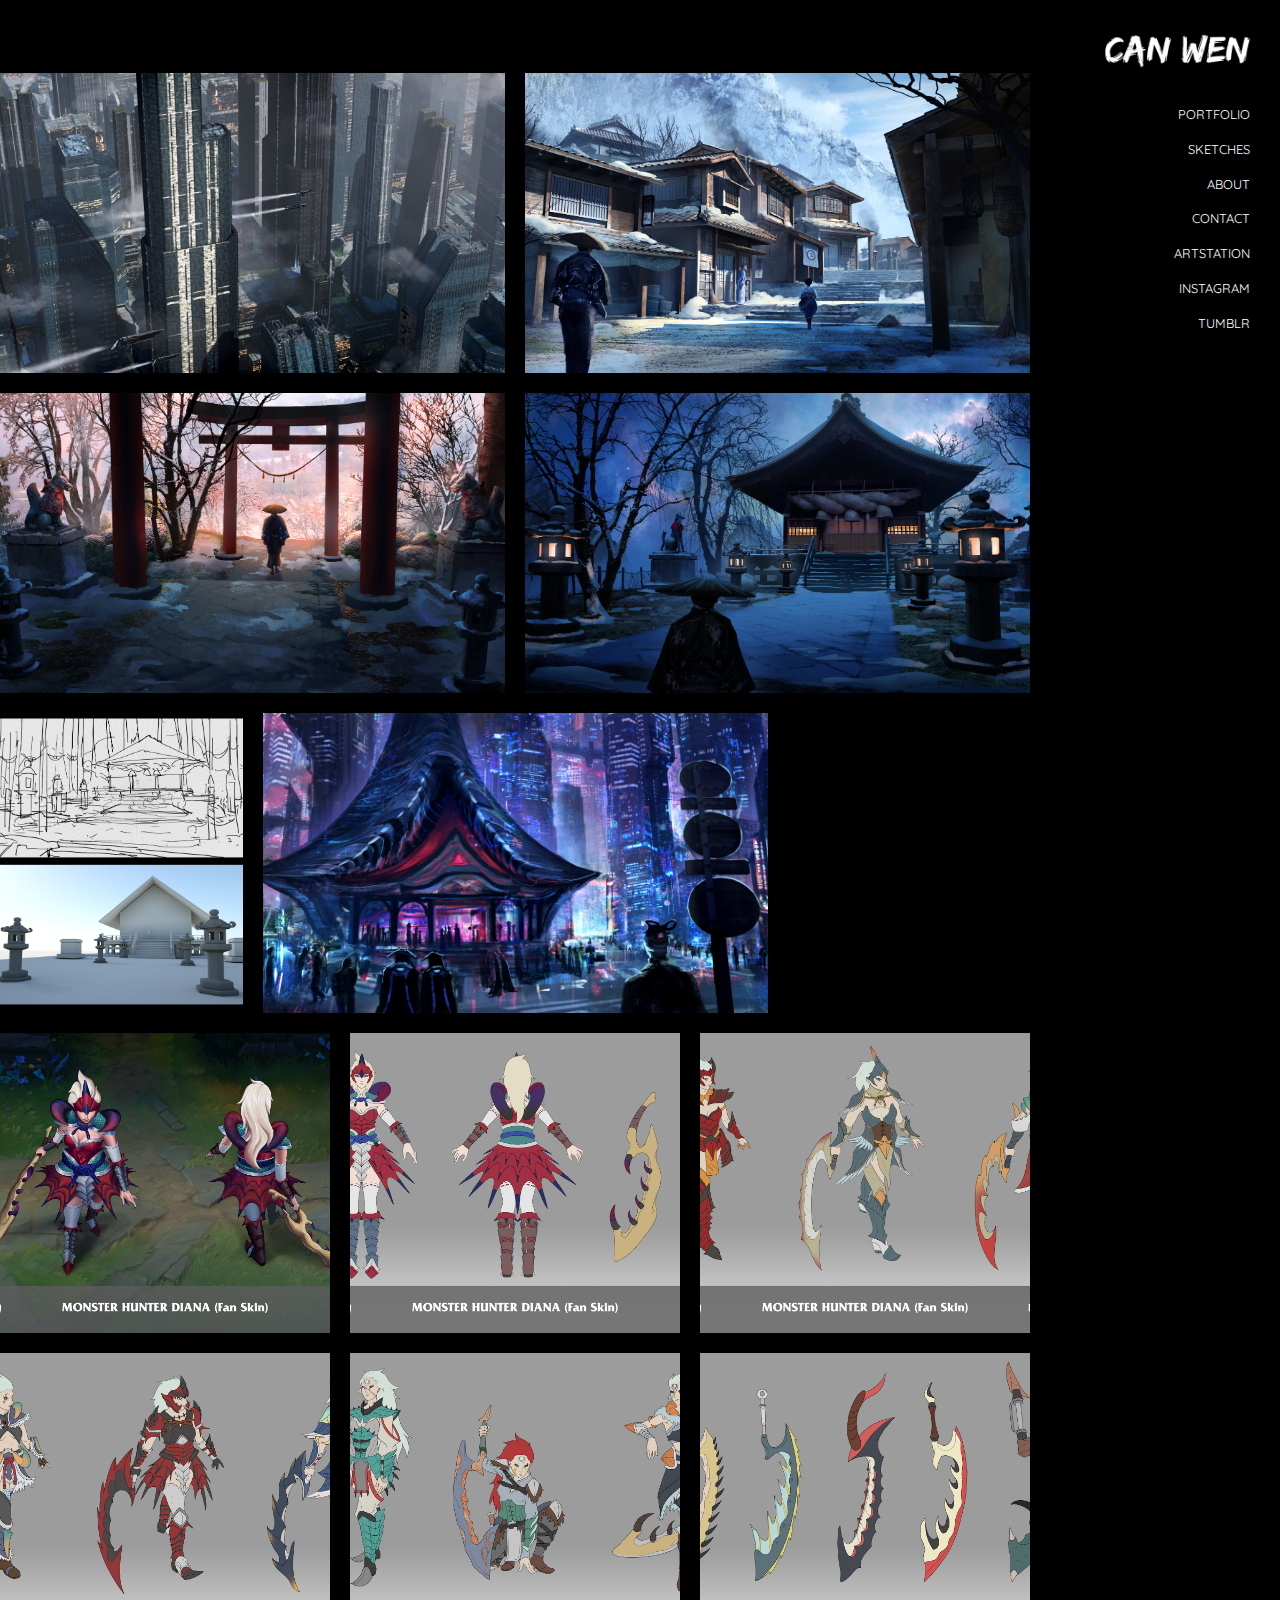
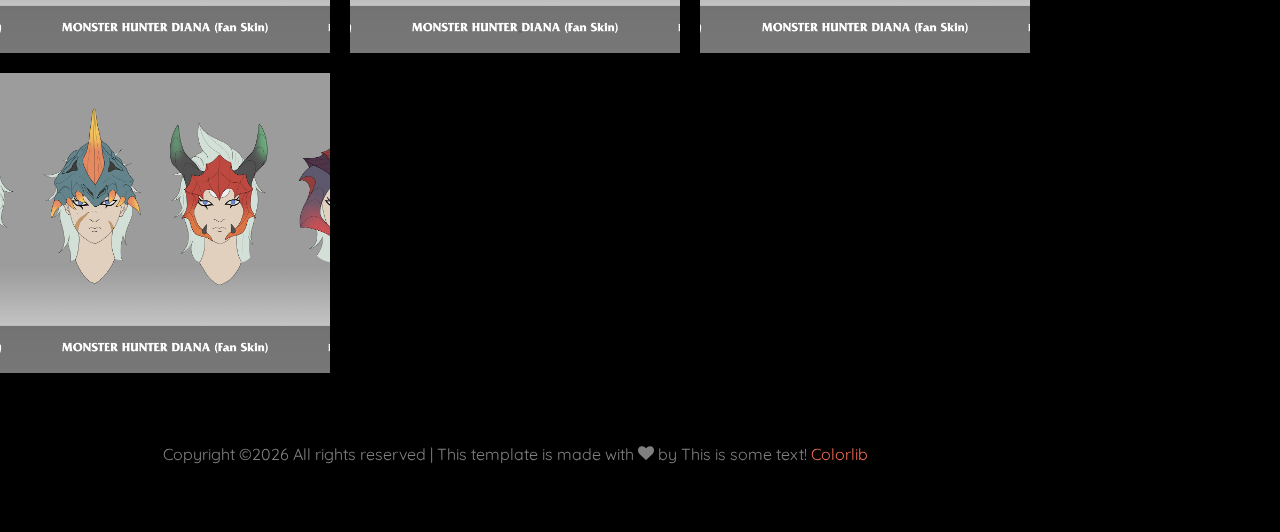
==== commit a8d05bf1: "." ====
--- a/index.html
+++ b/index.html
@@ -104,7 +104,7 @@
           </a>
         </div>
 
-<<<<<<< HEAD
+
         <div class="col-6 col-md-6 col-lg-6">
           <a href="images1/5.jpg" class="d-block photo-item" data-fancybox="gallery">
             <img src="images1/5.jpg" alt="Image" class="img-fluid">
@@ -120,172 +120,6 @@
           </a>
         </div>
 
-=======
-		<div class="container-fluid pt70 pb70">
-			<div id="fh5co-projects-feed" class="fh5co-projects-feed clearfix masonry">
-				
-               
-                <div class="fh5co-project masonry-brick">
-					
-                        <a href="images/32.jpg" data-lightbox="gallery" data-title="<i>Viking Tryndamere (Fanart)</i> <br>personal</br>"><img src="images/32.jpg"  width="100%"></a>
-                </div>
-                
-                   <div class="fh5co-project masonry-brick">
-					
-                        <a href="images/33.jpg" data-lightbox="gallery" data-title="<i>Gang Lineup</i> <br>personal</br>"><img src="images/33.jpg"  width="100%"></a>
-                </div>
-                
-                <div class="fh5co-project masonry-brick">
-					
-                        <a href="images/34.jpg" data-lightbox="gallery" data-title="<i>A Chill Afternoon</i> <br>personal</br>"><img src="images/34.jpg"  width="100%"></a>
-                </div>
-                
-                <div class="fh5co-project masonry-brick">
-					
-                        <a href="images/31.jpg" data-lightbox="gallery" data-title="<i>Pillars</i> <br>personal</br>"><img src="images/31.jpg"  width="100%"></a>
-                </div>
-                
-                <div class="fh5co-project masonry-brick">
-					
-                        <a href="images/30.jpg" data-lightbox="gallery" data-title="<i>untitled</i> <br>personal</br>"><img src="images/30.jpg"  width="100%"></a>
-                </div>
-                
-                <div class="fh5co-project masonry-brick">
-					
-                        <a href="images/29.jpg" data-lightbox="gallery" data-title="<i>Sci fi city</i> <br>personal</br>"><img src="images/29.jpg"  width="100%"></a>
-                </div>
-                
-                
-                <div class="fh5co-project masonry-brick">
-					
-                        <a href="images/24.jpg" data-lightbox="gallery" data-title="<i>Sister Friede (Fan art)</i> <br>personal</br>"><img src="images/24.jpg"  width="100%"></a>
-                </div>
-                
-                <div class="fh5co-project masonry-brick">
-					
-                        <a href="images/28.jpg" data-lightbox="gallery" data-title="<i>Hunter character designs</i> <br>personal</br>"><img src="images/28.jpg"  width="100%"></a>
-                </div>
-                
-                <div class="fh5co-project masonry-brick">
-					
-                        <a href="images/27.jpg" data-lightbox="gallery" data-title="<i>Door to the unknown</i> <br>personal</br>"><img src="images/27.jpg"  width="100%"></a>
-                </div>
-                
-                <div class="fh5co-project masonry-brick">
-					
-                        <a href="images/26.jpg" data-lightbox="gallery" data-title="<i>Cheesasaurus rex 2</i> <br>personal</br>"><img src="images/26.jpg"  width="100%"></a>
-                </div>
-                
-                <div class="fh5co-project masonry-brick">
-					
-                        <a href="images/25.jpg" data-lightbox="gallery" data-title="<i>Cheesasaurus rex Redesign</i> <br>personal</br>"><img src="images/25.jpg"  width="100%"></a>
-                </div>
-                
-                
-                <div class="fh5co-project masonry-brick">
-					
-                        <a href="images/23.jpg" data-lightbox="gallery" data-title="<i>Ready</i> <br>personal</br>"><img src="images/23.jpg"  width="100%"></a>
-                </div>
-                
-                <div class="fh5co-project masonry-brick">
-					
-                        <a href="images/22.jpg" data-lightbox="gallery" data-title="<i>Saber Alter (Fanart)</i> <br>personal</br>"><img src="images/22.jpg"  width="100%"></a>
-                </div>
-                
-                <div class="fh5co-project masonry-brick">
-					
-                        <a href="images/20.jpg" data-lightbox="gallery" data-title="<i>Little Mermaid Poster</i> <br>personal</br>"><img src="images/20.jpg"  width="100%"></a>
-				
-                </div>
-                <div class="fh5co-project masonry-brick">
-					
-                        <a href="images/21.jpg" data-lightbox="gallery" data-title="<i>Unfinished cityscape</i> <br>personal</br>"><img src="images/21.jpg"  width="100%"></a>
-				
-                </div>
-                <div class="fh5co-project masonry-brick">
-						
-                        <a href="images/19.jpg" data-lightbox="gallery" data-title="<i>A Good Day's Work</i> <br>personal</br>"><img src="images/19.jpg"  width="100%"></a>
-
-                </div>    
-				<div class="fh5co-project masonry-brick">
-					
-				        <a href="images/2.jpg" data-lightbox="gallery" data-title="<i>A Lonely Festival</i> <br>personal</br>"><img src="images/2.jpg"  width="100%"></a>
-					
-				</div>
-				<div class="fh5co-project masonry-brick">
-					
-                        <a href="images/3.jpg" data-lightbox="gallery" data-title="<i>Red Canyon Fashion</i> <br>personal</br>"><img src="images/3.jpg"  width="100%"></a>
-				
-                </div>
-				<div class="fh5co-project masonry-brick">
-					
-                        <a href="images/4.jpg" data-lightbox="gallery" data-title="<i>Captured</i> <br>personal</br>"><img src="images/4.jpg"  width="100%"></a>
-				
-                </div>
-				<div class="fh5co-project masonry-brick">
-					
-                        <a href="images/6.jpg" data-lightbox="gallery" data-title="<i>Squirrel</i> <br>personal</br>"><img src="images/6.jpg"  width="100%"></a>
-                    
-				</div>
-				<div class="fh5co-project masonry-brick">
-					   
-                        <a href="images/7.jpg" data-lightbox="gallery" data-title="<i>Stranger Things</i> <br>personal</br>"><img src="images/7.jpg"  width="100%"></a>
-                    
-				</div>
-				<div class="fh5co-project masonry-brick">
-					
-                        <a href="images/8.jpg" data-lightbox="gallery" data-title="<i>Forest</i> <br>personal</br>"><img src="images/8.jpg"  width="100%"></a>
-				
-                </div>
-				<div class="fh5co-project masonry-brick">
-					
-                        <a href="images/9.jpg" data-lightbox="gallery" data-title="<i>Dr.Strange</i> <br>personal</br>"><img src="images/9.jpg"  width="100%"></a>
-                    
-				</div>
-				<div class="fh5co-project masonry-brick">
-					   
-                        <a href="images/11.jpg" data-lightbox="gallery" data-title="<i>Motherly Love</i> <br>personal</br>"><img src="images/11.jpg"  width="100%"></a>
-                    
-				</div>
-				<div class="fh5co-project masonry-brick">
-					
-                        <a href="images/12.jpg" data-lightbox="gallery" data-title="<i>Hanzo</i> <br>personal</br>"><img src="images/12.jpg"  width="100%"></a>
-                    
-				</div>
-				<div class="fh5co-project masonry-brick">
-					
-                        <a href="images/13.jpg" data-lightbox="gallery" data-title="<i>Ottoman Inspired Room</i> <br>personal</br>"><img src="images/13.jpg"  width="100%"></a>
-                    
-				</div>
-				<div class="fh5co-project masonry-brick">
-					
-                        <a href="images/14.jpg" data-lightbox="gallery" data-title="<i>Elise</i> <br>personal</br>"><img src="images/14.jpg"  width="100%"></a>
-                        	
-				</div>
-				<div class="fh5co-project masonry-brick">
-					
-                        <a href="images/15.jpg" data-lightbox="gallery" data-title="<i>Udyr</i> <br>personal</br>"><img src="images/15.jpg"  width="100%"></a>
-                    
-				</div>
-				<div class="fh5co-project masonry-brick">
-					   
-                        <a href="images/16.jpg" data-lightbox="gallery" data-title="<i>Moving On</i> <br>personal</br>"><img src="images/16.jpg"  width="100%"></a>
-				
-                </div>
-				<div class="fh5co-project masonry-brick">
-					
-                        <a href="images/17.jpg" data-lightbox="gallery" data-title="<i>Temple Lake</i> <br>personal</br>"><img src="images/17.jpg"  width="100%"></a>
-                    
-				</div>
-				<div class="fh5co-project masonry-brick">
-					   
-                        <a href="images/18.jpg" data-lightbox="gallery" data-title="<i>The Glory of Mustard</i> <br>personal</br>"><img src="images/18.jpg"  width="100%"></a>
-            
-			     </div>
-			<!--END .fh5co-projects-feed-->
-		</div>
-		<!-- END .container-fluid -->
->>>>>>> origin/master
 
         <div class="col-6 col-md-6 col-lg-4">
           <a href="images1/6.1.jpg" class="d-block photo-item" data-fancybox="gallery">
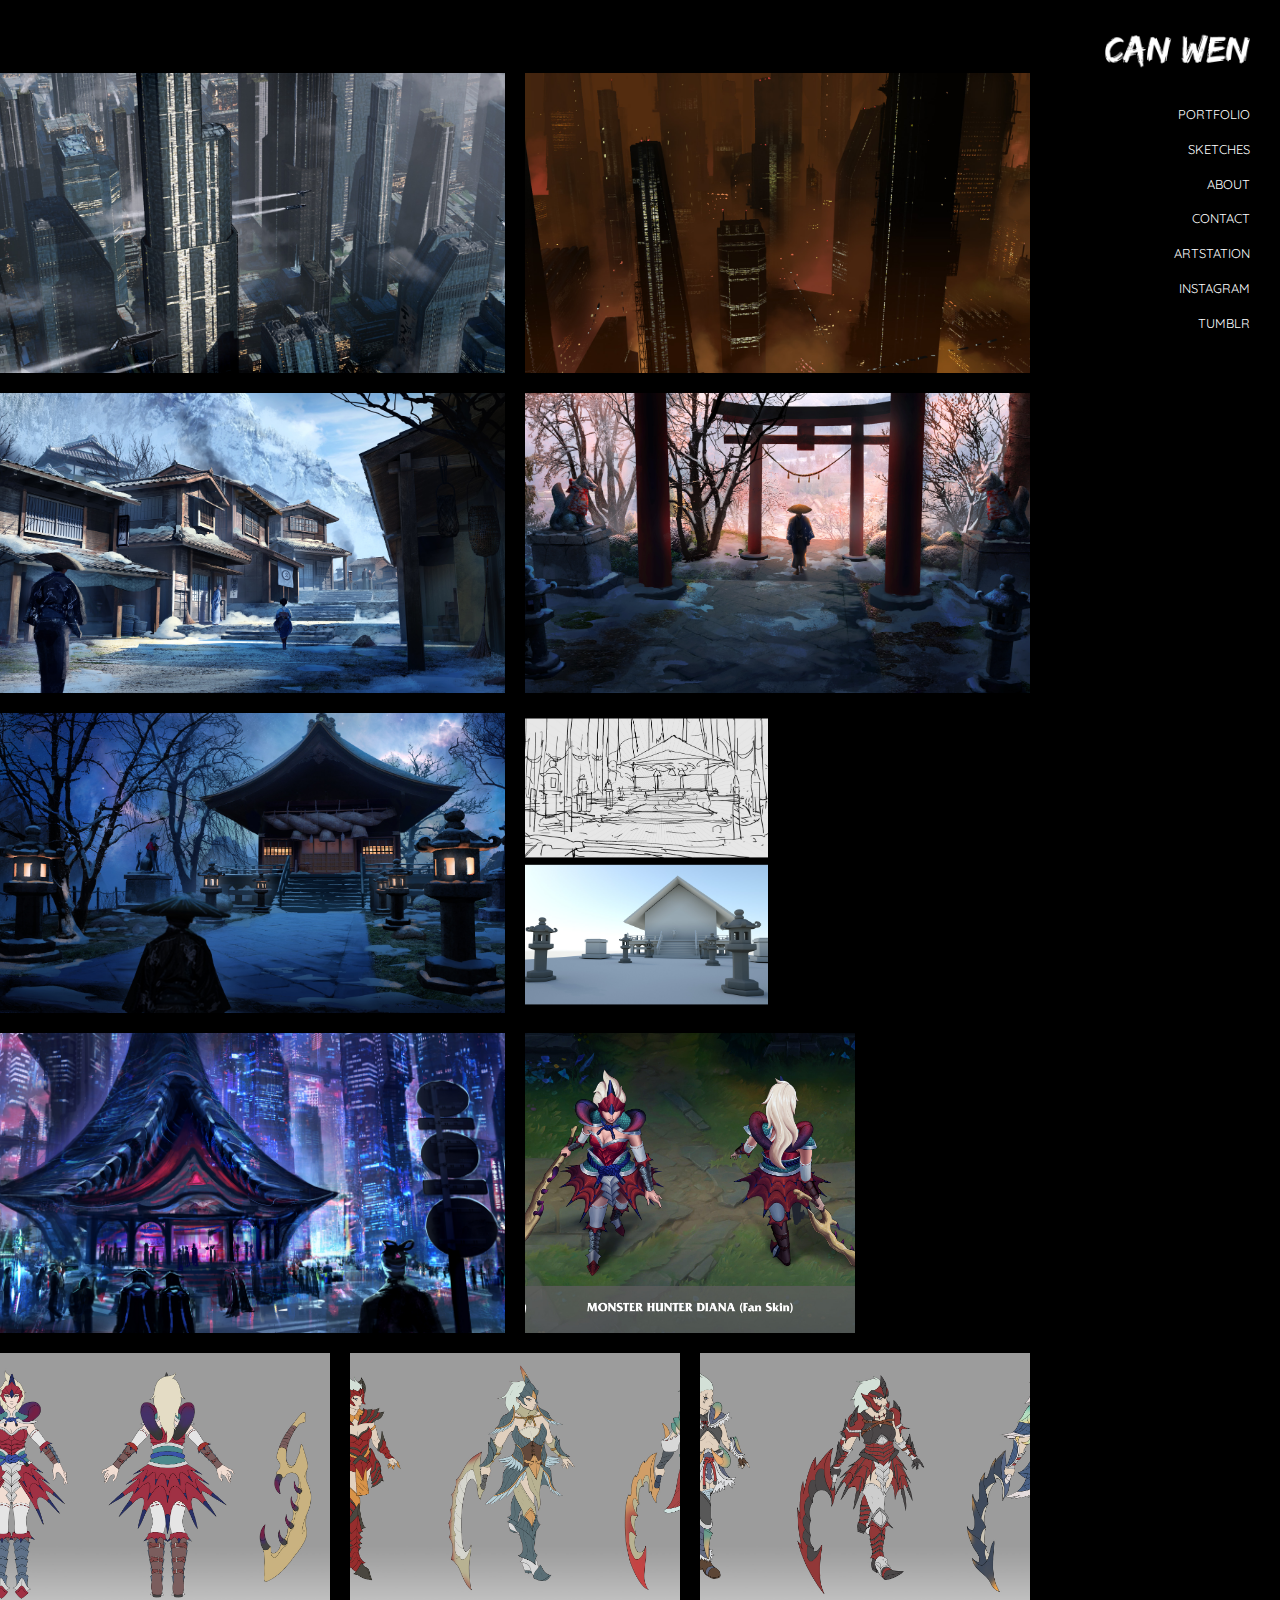
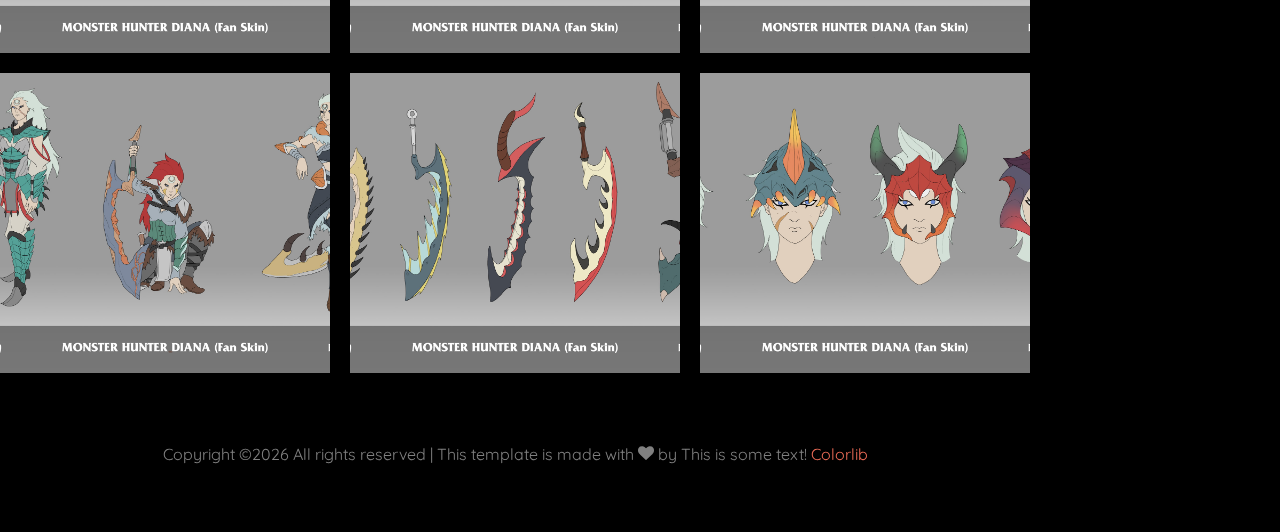
==== commit cd5dda9a: "." ====
--- a/index.html
+++ b/index.html
@@ -50,7 +50,7 @@
         <li><a href="index.html">Portfolio</a></li>
         <li><a href="sketches.html">Sketches</a></li>
         <li><a href="bio.html">About</a></li>
-        <li><a href="contact.html">Contact</a></li>
+        <li><a href="mailto:canwenart@gmail.com">Contact</a></li>
         <li><a href="https://www.artstation.com/darrison" target="_blank">Artstation</a></li>
         <li><a href="https://www.instagram.com/canwenart/" target="_blank">Instagram</a></li>
         <li><a href="https://canwenart.tumblr.com/" target="_blank">Tumblr</a></li>
@@ -71,6 +71,13 @@
         <div class="col-6 col-md-6 col-lg-6">
           <a href="images1/1.jpg" class="d-block photo-item" data-fancybox="gallery">
             <img src="images1/1.jpg" alt="Image" class="img-fluid">
+            <div class="photo-text-more">
+            </div>
+          </a>
+        </div>
+        <div class="col-6 col-md-6 col-lg-6">
+          <a href="images1/7.jpg" class="d-block photo-item" data-fancybox="gallery">
+            <img src="images1/7.jpg" alt="Image" class="img-fluid">
             <div class="photo-text-more">
             </div>
           </a>
